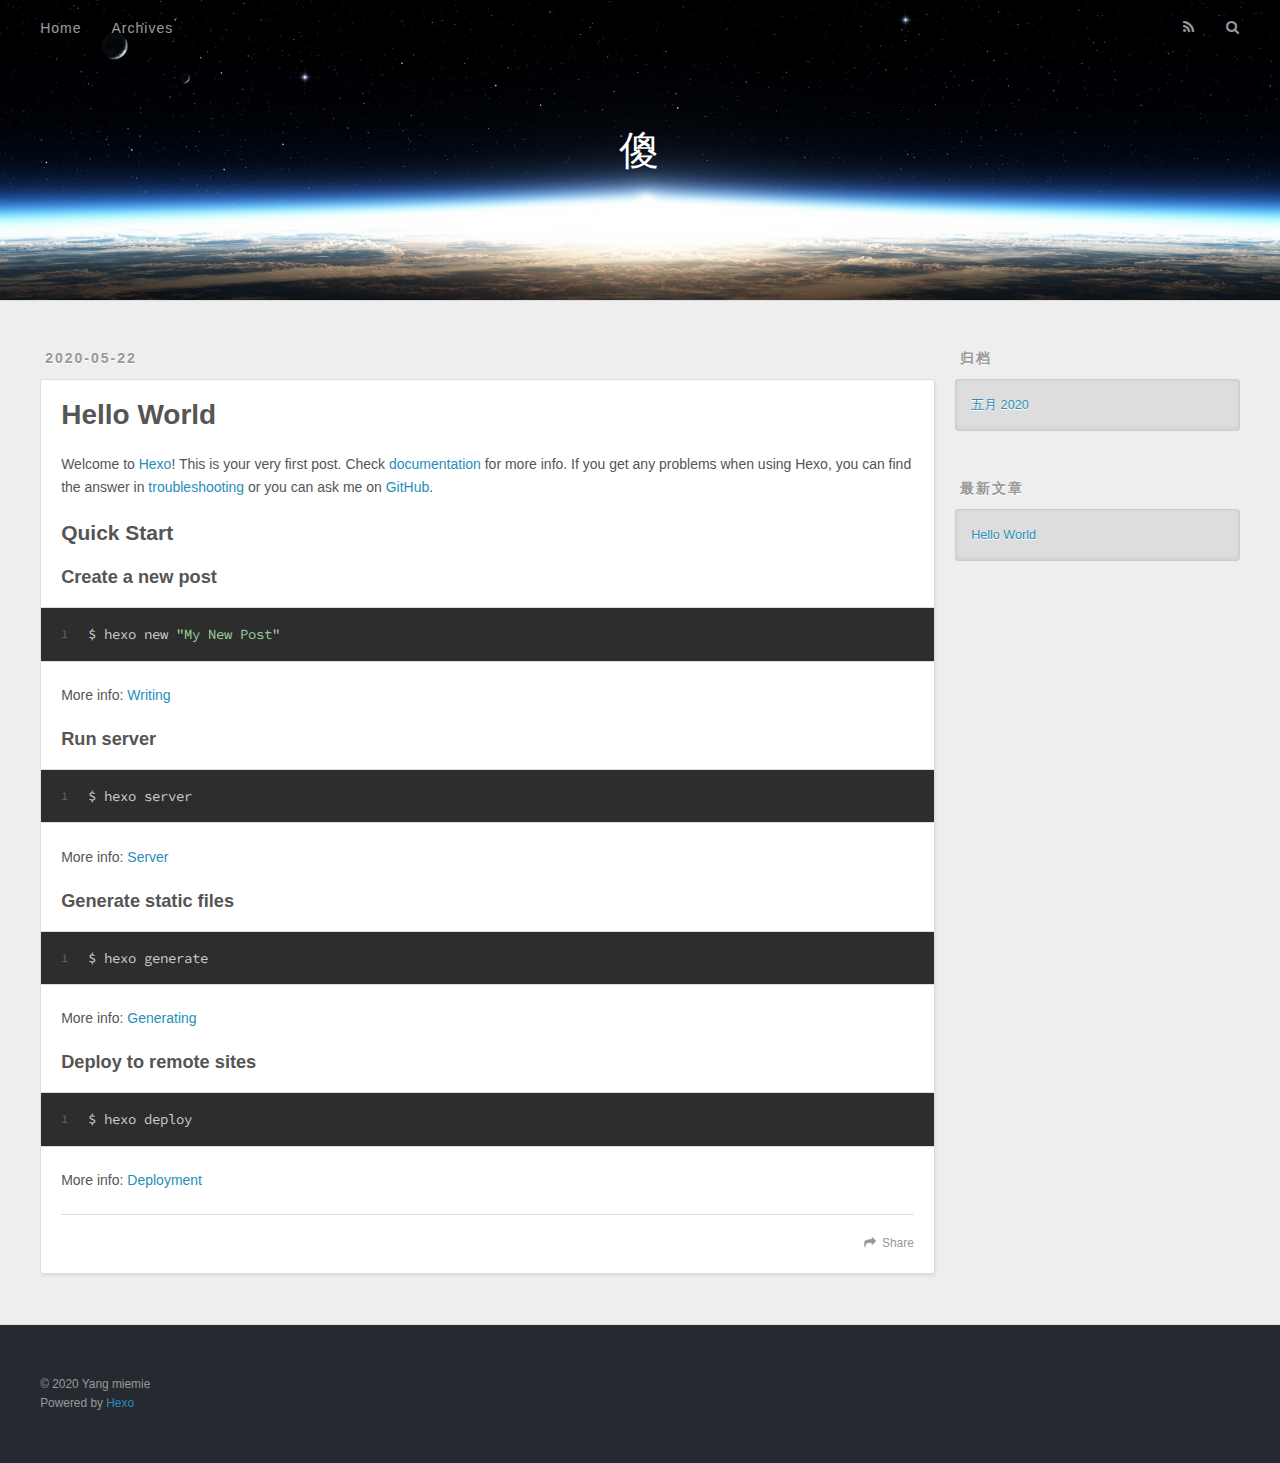
==== index.html @ d93b1b53 "Site updated: 2020-05-22 13:51:31" ====
<!DOCTYPE html>
<html>
<head>
  <meta charset="utf-8">
  

  
  <title>傻</title>
  <meta name="viewport" content="width=device-width, initial-scale=1, maximum-scale=1">
  <meta property="og:type" content="website">
<meta property="og:title" content="傻">
<meta property="og:url" content="http://yoursite.com/index.html">
<meta property="og:site_name" content="傻">
<meta property="og:locale" content="zh_CN">
<meta property="article:author" content="Yang miemie">
<meta name="twitter:card" content="summary">
  
    <link rel="alternate" href="/atom.xml" title="傻" type="application/atom+xml">
  
  
    <link rel="icon" href="/favicon.png">
  
  
    <link href="//fonts.googleapis.com/css?family=Source+Code+Pro" rel="stylesheet" type="text/css">
  
  
<link rel="stylesheet" href="/css/style.css">

<meta name="generator" content="Hexo 4.2.1"></head>

<body>
  <div id="container">
    <div id="wrap">
      <header id="header">
  <div id="banner"></div>
  <div id="header-outer" class="outer">
    <div id="header-title" class="inner">
      <h1 id="logo-wrap">
        <a href="/" id="logo">傻</a>
      </h1>
      
    </div>
    <div id="header-inner" class="inner">
      <nav id="main-nav">
        <a id="main-nav-toggle" class="nav-icon"></a>
        
          <a class="main-nav-link" href="/">Home</a>
        
          <a class="main-nav-link" href="/archives">Archives</a>
        
      </nav>
      <nav id="sub-nav">
        
          <a id="nav-rss-link" class="nav-icon" href="/atom.xml" title="RSS Feed"></a>
        
        <a id="nav-search-btn" class="nav-icon" title="搜索"></a>
      </nav>
      <div id="search-form-wrap">
        <form action="//google.com/search" method="get" accept-charset="UTF-8" class="search-form"><input type="search" name="q" class="search-form-input" placeholder="Search"><button type="submit" class="search-form-submit">&#xF002;</button><input type="hidden" name="sitesearch" value="http://yoursite.com"></form>
      </div>
    </div>
  </div>
</header>
      <div class="outer">
        <section id="main">
  
    <article id="post-hello-world" class="article article-type-post" itemscope itemprop="blogPost">
  <div class="article-meta">
    <a href="/2020/05/22/hello-world/" class="article-date">
  <time datetime="2020-05-22T03:23:15.752Z" itemprop="datePublished">2020-05-22</time>
</a>
    
  </div>
  <div class="article-inner">
    
    
      <header class="article-header">
        
  
    <h1 itemprop="name">
      <a class="article-title" href="/2020/05/22/hello-world/">Hello World</a>
    </h1>
  

      </header>
    
    <div class="article-entry" itemprop="articleBody">
      
        <p>Welcome to <a href="https://hexo.io/" target="_blank" rel="noopener">Hexo</a>! This is your very first post. Check <a href="https://hexo.io/docs/" target="_blank" rel="noopener">documentation</a> for more info. If you get any problems when using Hexo, you can find the answer in <a href="https://hexo.io/docs/troubleshooting.html" target="_blank" rel="noopener">troubleshooting</a> or you can ask me on <a href="https://github.com/hexojs/hexo/issues" target="_blank" rel="noopener">GitHub</a>.</p>
<h2 id="Quick-Start"><a href="#Quick-Start" class="headerlink" title="Quick Start"></a>Quick Start</h2><h3 id="Create-a-new-post"><a href="#Create-a-new-post" class="headerlink" title="Create a new post"></a>Create a new post</h3><figure class="highlight bash"><table><tr><td class="gutter"><pre><span class="line">1</span><br></pre></td><td class="code"><pre><span class="line">$ hexo new <span class="string">"My New Post"</span></span><br></pre></td></tr></table></figure>

<p>More info: <a href="https://hexo.io/docs/writing.html" target="_blank" rel="noopener">Writing</a></p>
<h3 id="Run-server"><a href="#Run-server" class="headerlink" title="Run server"></a>Run server</h3><figure class="highlight bash"><table><tr><td class="gutter"><pre><span class="line">1</span><br></pre></td><td class="code"><pre><span class="line">$ hexo server</span><br></pre></td></tr></table></figure>

<p>More info: <a href="https://hexo.io/docs/server.html" target="_blank" rel="noopener">Server</a></p>
<h3 id="Generate-static-files"><a href="#Generate-static-files" class="headerlink" title="Generate static files"></a>Generate static files</h3><figure class="highlight bash"><table><tr><td class="gutter"><pre><span class="line">1</span><br></pre></td><td class="code"><pre><span class="line">$ hexo generate</span><br></pre></td></tr></table></figure>

<p>More info: <a href="https://hexo.io/docs/generating.html" target="_blank" rel="noopener">Generating</a></p>
<h3 id="Deploy-to-remote-sites"><a href="#Deploy-to-remote-sites" class="headerlink" title="Deploy to remote sites"></a>Deploy to remote sites</h3><figure class="highlight bash"><table><tr><td class="gutter"><pre><span class="line">1</span><br></pre></td><td class="code"><pre><span class="line">$ hexo deploy</span><br></pre></td></tr></table></figure>

<p>More info: <a href="https://hexo.io/docs/one-command-deployment.html" target="_blank" rel="noopener">Deployment</a></p>

      
    </div>
    <footer class="article-footer">
      <a data-url="http://yoursite.com/2020/05/22/hello-world/" data-id="ckahsbbuy0000k4vd7rcf2i6j" class="article-share-link">Share</a>
      
      
    </footer>
  </div>
  
</article>


  


</section>
        
          <aside id="sidebar">
  
    

  
    

  
    
  
    
  <div class="widget-wrap">
    <h3 class="widget-title">归档</h3>
    <div class="widget">
      <ul class="archive-list"><li class="archive-list-item"><a class="archive-list-link" href="/archives/2020/05/">五月 2020</a></li></ul>
    </div>
  </div>


  
    
  <div class="widget-wrap">
    <h3 class="widget-title">最新文章</h3>
    <div class="widget">
      <ul>
        
          <li>
            <a href="/2020/05/22/hello-world/">Hello World</a>
          </li>
        
      </ul>
    </div>
  </div>

  
</aside>
        
      </div>
      <footer id="footer">
  
  <div class="outer">
    <div id="footer-info" class="inner">
      &copy; 2020 Yang miemie<br>
      Powered by <a href="http://hexo.io/" target="_blank">Hexo</a>
    </div>
  </div>
</footer>
    </div>
    <nav id="mobile-nav">
  
    <a href="/" class="mobile-nav-link">Home</a>
  
    <a href="/archives" class="mobile-nav-link">Archives</a>
  
</nav>
    

<script src="//ajax.googleapis.com/ajax/libs/jquery/2.0.3/jquery.min.js"></script>


  
<link rel="stylesheet" href="/fancybox/jquery.fancybox.css">

  
<script src="/fancybox/jquery.fancybox.pack.js"></script>




<script src="/js/script.js"></script>




  </div>
</body>
</html>
---- css/style.css ----
body {
  width: 100%;
}
body:before,
body:after {
  content: "";
  display: table;
}
body:after {
  clear: both;
}
html,
body,
div,
span,
applet,
object,
iframe,
h1,
h2,
h3,
h4,
h5,
h6,
p,
blockquote,
pre,
a,
abbr,
acronym,
address,
big,
cite,
code,
del,
dfn,
em,
img,
ins,
kbd,
q,
s,
samp,
small,
strike,
strong,
sub,
sup,
tt,
var,
dl,
dt,
dd,
ol,
ul,
li,
fieldset,
form,
label,
legend,
table,
caption,
tbody,
tfoot,
thead,
tr,
th,
td {
  margin: 0;
  padding: 0;
  border: 0;
  outline: 0;
  font-weight: inherit;
  font-style: inherit;
  font-family: inherit;
  font-size: 100%;
  vertical-align: baseline;
}
body {
  line-height: 1;
  color: #000;
  background: #fff;
}
ol,
ul {
  list-style: none;
}
table {
  border-collapse: separate;
  border-spacing: 0;
  vertical-align: middle;
}
caption,
th,
td {
  text-align: left;
  font-weight: normal;
  vertical-align: middle;
}
a img {
  border: none;
}
input,
button {
  margin: 0;
  padding: 0;
}
input::-moz-focus-inner,
button::-moz-focus-inner {
  border: 0;
  padding: 0;
}
@font-face {
  font-family: FontAwesome;
  font-style: normal;
  font-weight: normal;
  src: url("fonts/fontawesome-webfont.eot?v=#4.0.3");
  src: url("fonts/fontawesome-webfont.eot?#iefix&v=#4.0.3") format("embedded-opentype"), url("fonts/fontawesome-webfont.woff?v=#4.0.3") format("woff"), url("fonts/fontawesome-webfont.ttf?v=#4.0.3") format("truetype"), url("fonts/fontawesome-webfont.svg#fontawesomeregular?v=#4.0.3") format("svg");
}
html,
body,
#container {
  height: 100%;
}
body {
  background: #eee;
  font: 14px -apple-system, BlinkMacSystemFont, "Segoe UI", "Roboto", "Oxygen", "Ubuntu", "Cantarell", "Fira Sans", "Droid Sans", "Helvetica Neue", sans-serif;
  -webkit-text-size-adjust: 100%;
}
.outer {
  max-width: 1220px;
  margin: 0 auto;
  padding: 0 20px;
}
.outer:before,
.outer:after {
  content: "";
  display: table;
}
.outer:after {
  clear: both;
}
.inner {
  display: inline;
  float: left;
  width: 98.33333333333333%;
  margin: 0 0.833333333333333%;
}
.left,
.alignleft {
  float: left;
}
.right,
.alignright {
  float: right;
}
.clear {
  clear: both;
}
#container {
  position: relative;
}
.mobile-nav-on {
  overflow: hidden;
}
#wrap {
  height: 100%;
  width: 100%;
  position: absolute;
  top: 0;
  left: 0;
  -webkit-transition: 0.2s ease-out;
  -moz-transition: 0.2s ease-out;
  -ms-transition: 0.2s ease-out;
  transition: 0.2s ease-out;
  z-index: 1;
  background: #eee;
}
.mobile-nav-on #wrap {
  left: 280px;
}
@media screen and (min-width: 768px) {
  #main {
    display: inline;
    float: left;
    width: 73.33333333333333%;
    margin: 0 0.833333333333333%;
  }
}
.article-date,
.article-category-link,
.archive-year,
.widget-title {
  text-decoration: none;
  text-transform: uppercase;
  letter-spacing: 2px;
  color: #999;
  margin-bottom: 1em;
  margin-left: 5px;
  line-height: 1em;
  text-shadow: 0 1px #fff;
  font-weight: bold;
}
.article-inner,
.archive-article-inner {
  background: #fff;
  -webkit-box-shadow: 1px 2px 3px #ddd;
  box-shadow: 1px 2px 3px #ddd;
  border: 1px solid #ddd;
  border-radius: 3px;
}
.article-entry h1,
.widget h1 {
  font-size: 2em;
}
.article-entry h2,
.widget h2 {
  font-size: 1.5em;
}
.article-entry h3,
.widget h3 {
  font-size: 1.3em;
}
.article-entry h4,
.widget h4 {
  font-size: 1.2em;
}
.article-entry h5,
.widget h5 {
  font-size: 1em;
}
.article-entry h6,
.widget h6 {
  font-size: 1em;
  color: #999;
}
.article-entry hr,
.widget hr {
  border: 1px dashed #ddd;
}
.article-entry strong,
.widget strong {
  font-weight: bold;
}
.article-entry em,
.widget em,
.article-entry cite,
.widget cite {
  font-style: italic;
}
.article-entry sup,
.widget sup,
.article-entry sub,
.widget sub {
  font-size: 0.75em;
  line-height: 0;
  position: relative;
  vertical-align: baseline;
}
.article-entry sup,
.widget sup {
  top: -0.5em;
}
.article-entry sub,
.widget sub {
  bottom: -0.2em;
}
.article-entry small,
.widget small {
  font-size: 0.85em;
}
.article-entry acronym,
.widget acronym,
.article-entry abbr,
.widget abbr {
  border-bottom: 1px dotted;
}
.article-entry ul,
.widget ul,
.article-entry ol,
.widget ol,
.article-entry dl,
.widget dl {
  margin: 0 20px;
  line-height: 1.6em;
}
.article-entry ul ul,
.widget ul ul,
.article-entry ol ul,
.widget ol ul,
.article-entry ul ol,
.widget ul ol,
.article-entry ol ol,
.widget ol ol {
  margin-top: 0;
  margin-bottom: 0;
}
.article-entry ul,
.widget ul {
  list-style: disc;
}
.article-entry ol,
.widget ol {
  list-style: decimal;
}
.article-entry dt,
.widget dt {
  font-weight: bold;
}
#header {
  height: 300px;
  position: relative;
  border-bottom: 1px solid #ddd;
}
#header:before,
#header:after {
  content: "";
  position: absolute;
  left: 0;
  right: 0;
  height: 40px;
}
#header:before {
  top: 0;
  background: -webkit-linear-gradient(rgba(0,0,0,0.2), transparent);
  background: -moz-linear-gradient(rgba(0,0,0,0.2), transparent);
  background: -ms-linear-gradient(rgba(0,0,0,0.2), transparent);
  background: linear-gradient(rgba(0,0,0,0.2), transparent);
}
#header:after {
  bottom: 0;
  background: -webkit-linear-gradient(transparent, rgba(0,0,0,0.2));
  background: -moz-linear-gradient(transparent, rgba(0,0,0,0.2));
  background: -ms-linear-gradient(transparent, rgba(0,0,0,0.2));
  background: linear-gradient(transparent, rgba(0,0,0,0.2));
}
#header-outer {
  height: 100%;
  position: relative;
}
#header-inner {
  position: relative;
  overflow: hidden;
}
#banner {
  position: absolute;
  top: 0;
  left: 0;
  width: 100%;
  height: 100%;
  background: url("images/banner.jpg") center #000;
  -webkit-background-size: cover;
  -moz-background-size: cover;
  background-size: cover;
  z-index: -1;
}
#header-title {
  text-align: center;
  height: 40px;
  position: absolute;
  top: 50%;
  left: 0;
  margin-top: -20px;
}
#logo,
#subtitle {
  text-decoration: none;
  color: #fff;
  font-weight: 300;
  text-shadow: 0 1px 4px rgba(0,0,0,0.3);
}
#logo {
  font-size: 40px;
  line-height: 40px;
  letter-spacing: 2px;
}
#subtitle {
  font-size: 16px;
  line-height: 16px;
  letter-spacing: 1px;
}
#subtitle-wrap {
  margin-top: 16px;
}
#main-nav {
  float: left;
  margin-left: -15px;
}
.nav-icon,
.main-nav-link {
  float: left;
  color: #fff;
  opacity: 0.6;
  text-decoration: none;
  text-shadow: 0 1px rgba(0,0,0,0.2);
  -webkit-transition: opacity 0.2s;
  -moz-transition: opacity 0.2s;
  -ms-transition: opacity 0.2s;
  transition: opacity 0.2s;
  display: block;
  padding: 20px 15px;
}
.nav-icon:hover,
.main-nav-link:hover {
  opacity: 1;
}
.nav-icon {
  font-family: FontAwesome;
  text-align: center;
  font-size: 14px;
  width: 14px;
  height: 14px;
  padding: 20px 15px;
  position: relative;
  cursor: pointer;
}
.main-nav-link {
  font-weight: 300;
  letter-spacing: 1px;
}
@media screen and (max-width: 479px) {
  .main-nav-link {
    display: none;
  }
}
#main-nav-toggle {
  display: none;
}
#main-nav-toggle:before {
  content: "\f0c9";
}
@media screen and (max-width: 479px) {
  #main-nav-toggle {
    display: block;
  }
}
#sub-nav {
  float: right;
  margin-right: -15px;
}
#nav-rss-link:before {
  content: "\f09e";
}
#nav-search-btn:before {
  content: "\f002";
}
#search-form-wrap {
  position: absolute;
  top: 15px;
  width: 150px;
  height: 30px;
  right: -150px;
  opacity: 0;
  -webkit-transition: 0.2s ease-out;
  -moz-transition: 0.2s ease-out;
  -ms-transition: 0.2s ease-out;
  transition: 0.2s ease-out;
}
#search-form-wrap.on {
  opacity: 1;
  right: 0;
}
@media screen and (max-width: 479px) {
  #search-form-wrap {
    width: 100%;
    right: -100%;
  }
}
.search-form {
  position: absolute;
  top: 0;
  left: 0;
  right: 0;
  background: #fff;
  padding: 5px 15px;
  border-radius: 15px;
  -webkit-box-shadow: 0 0 10px rgba(0,0,0,0.3);
  box-shadow: 0 0 10px rgba(0,0,0,0.3);
}
.search-form-input {
  border: none;
  background: none;
  color: #555;
  width: 100%;
  font: 13px -apple-system, BlinkMacSystemFont, "Segoe UI", "Roboto", "Oxygen", "Ubuntu", "Cantarell", "Fira Sans", "Droid Sans", "Helvetica Neue", sans-serif;
  outline: none;
}
.search-form-input::-webkit-search-results-decoration,
.search-form-input::-webkit-search-cancel-button {
  -webkit-appearance: none;
}
.search-form-submit {
  position: absolute;
  top: 50%;
  right: 10px;
  margin-top: -7px;
  font: 13px FontAwesome;
  border: none;
  background: none;
  color: #bbb;
  cursor: pointer;
}
.search-form-submit:hover,
.search-form-submit:focus {
  color: #777;
}
.article {
  margin: 50px 0;
}
.article-inner {
  overflow: hidden;
}
.article-meta:before,
.article-meta:after {
  content: "";
  display: table;
}
.article-meta:after {
  clear: both;
}
.article-date {
  float: left;
}
.article-category {
  float: left;
  line-height: 1em;
  color: #ccc;
  text-shadow: 0 1px #fff;
  margin-left: 8px;
}
.article-category:before {
  content: "\2022";
}
.article-category-link {
  margin: 0 12px 1em;
}
.article-header {
  padding: 20px 20px 0;
}
.article-title {
  text-decoration: none;
  font-size: 2em;
  font-weight: bold;
  color: #555;
  line-height: 1.1em;
  -webkit-transition: color 0.2s;
  -moz-transition: color 0.2s;
  -ms-transition: color 0.2s;
  transition: color 0.2s;
}
a.article-title:hover {
  color: #258fb8;
}
.article-entry {
  color: #555;
  padding: 0 20px;
}
.article-entry:before,
.article-entry:after {
  content: "";
  display: table;
}
.article-entry:after {
  clear: both;
}
.article-entry p,
.article-entry table {
  line-height: 1.6em;
  margin: 1.6em 0;
}
.article-entry h1,
.article-entry h2,
.article-entry h3,
.article-entry h4,
.article-entry h5,
.article-entry h6 {
  font-weight: bold;
}
.article-entry h1,
.article-entry h2,
.article-entry h3,
.article-entry h4,
.article-entry h5,
.article-entry h6 {
  line-height: 1.1em;
  margin: 1.1em 0;
}
.article-entry a {
  color: #258fb8;
  text-decoration: none;
}
.article-entry a:hover {
  text-decoration: underline;
}
.article-entry ul,
.article-entry ol,
.article-entry dl {
  margin-top: 1.6em;
  margin-bottom: 1.6em;
}
.article-entry img,
.article-entry video {
  max-width: 100%;
  height: auto;
  display: block;
  margin: auto;
}
.article-entry iframe {
  border: none;
}
.article-entry table {
  width: 100%;
  border-collapse: collapse;
  border-spacing: 0;
}
.article-entry th {
  font-weight: bold;
  border-bottom: 3px solid #ddd;
  padding-bottom: 0.5em;
}
.article-entry td {
  border-bottom: 1px solid #ddd;
  padding: 10px 0;
}
.article-entry blockquote {
  font-family: Georgia, "Times New Roman", serif;
  font-size: 1.4em;
  margin: 1.6em 20px;
  text-align: center;
}
.article-entry blockquote footer {
  font-size: 14px;
  margin: 1.6em 0;
  font-family: -apple-system, BlinkMacSystemFont, "Segoe UI", "Roboto", "Oxygen", "Ubuntu", "Cantarell", "Fira Sans", "Droid Sans", "Helvetica Neue", sans-serif;
}
.article-entry blockquote footer cite:before {
  content: "—";
  padding: 0 0.5em;
}
.article-entry .pullquote {
  text-align: left;
  width: 45%;
  margin: 0;
}
.article-entry .pullquote.left {
  margin-left: 0.5em;
  margin-right: 1em;
}
.article-entry .pullquote.right {
  margin-right: 0.5em;
  margin-left: 1em;
}
.article-entry .caption {
  color: #999;
  display: block;
  font-size: 0.9em;
  margin-top: 0.5em;
  position: relative;
  text-align: center;
}
.article-entry .video-container {
  position: relative;
  padding-top: 56.25%;
  height: 0;
  overflow: hidden;
}
.article-entry .video-container iframe,
.article-entry .video-container object,
.article-entry .video-container embed {
  position: absolute;
  top: 0;
  left: 0;
  width: 100%;
  height: 100%;
  margin-top: 0;
}
.article-more-link a {
  display: inline-block;
  line-height: 1em;
  padding: 6px 15px;
  border-radius: 15px;
  background: #eee;
  color: #999;
  text-shadow: 0 1px #fff;
  text-decoration: none;
}
.article-more-link a:hover {
  background: #258fb8;
  color: #fff;
  text-decoration: none;
  text-shadow: 0 1px #1e7293;
}
.article-footer {
  font-size: 0.85em;
  line-height: 1.6em;
  border-top: 1px solid #ddd;
  padding-top: 1.6em;
  margin: 0 20px 20px;
}
.article-footer:before,
.article-footer:after {
  content: "";
  display: table;
}
.article-footer:after {
  clear: both;
}
.article-footer a {
  color: #999;
  text-decoration: none;
}
.article-footer a:hover {
  color: #555;
}
.article-tag-list-item {
  float: left;
  margin-right: 10px;
}
.article-tag-list-link:before {
  content: "#";
}
.article-comment-link {
  float: right;
}
.article-comment-link:before {
  content: "\f075";
  font-family: FontAwesome;
  padding-right: 8px;
}
.article-share-link {
  cursor: pointer;
  float: right;
  margin-left: 20px;
}
.article-share-link:before {
  content: "\f064";
  font-family: FontAwesome;
  padding-right: 6px;
}
#article-nav {
  position: relative;
}
#article-nav:before,
#article-nav:after {
  content: "";
  display: table;
}
#article-nav:after {
  clear: both;
}
@media screen and (min-width: 768px) {
  #article-nav {
    margin: 50px 0;
  }
  #article-nav:before {
    width: 8px;
    height: 8px;
    position: absolute;
    top: 50%;
    left: 50%;
    margin-top: -4px;
    margin-left: -4px;
    content: "";
    border-radius: 50%;
    background: #ddd;
    -webkit-box-shadow: 0 1px 2px #fff;
    box-shadow: 0 1px 2px #fff;
  }
}
.article-nav-link-wrap {
  text-decoration: none;
  text-shadow: 0 1px #fff;
  color: #999;
  -webkit-box-sizing: border-box;
  -moz-box-sizing: border-box;
  box-sizing: border-box;
  margin-top: 50px;
  text-align: center;
  display: block;
}
.article-nav-link-wrap:hover {
  color: #555;
}
@media screen and (min-width: 768px) {
  .article-nav-link-wrap {
    width: 50%;
    margin-top: 0;
  }
}
@media screen and (min-width: 768px) {
  #article-nav-newer {
    float: left;
    text-align: right;
    padding-right: 20px;
  }
}
@media screen and (min-width: 768px) {
  #article-nav-older {
    float: right;
    text-align: left;
    padding-left: 20px;
  }
}
.article-nav-caption {
  text-transform: uppercase;
  letter-spacing: 2px;
  color: #ddd;
  line-height: 1em;
  font-weight: bold;
}
#article-nav-newer .article-nav-caption {
  margin-right: -2px;
}
.article-nav-title {
  font-size: 0.85em;
  line-height: 1.6em;
  margin-top: 0.5em;
}
.article-share-box {
  position: absolute;
  display: none;
  background: #fff;
  -webkit-box-shadow: 1px 2px 10px rgba(0,0,0,0.2);
  box-shadow: 1px 2px 10px rgba(0,0,0,0.2);
  border-radius: 3px;
  margin-left: -145px;
  overflow: hidden;
  z-index: 1;
}
.article-share-box.on {
  display: block;
}
.article-share-input {
  width: 100%;
  background: none;
  -webkit-box-sizing: border-box;
  -moz-box-sizing: border-box;
  box-sizing: border-box;
  font: 14px -apple-system, BlinkMacSystemFont, "Segoe UI", "Roboto", "Oxygen", "Ubuntu", "Cantarell", "Fira Sans", "Droid Sans", "Helvetica Neue", sans-serif;
  padding: 0 15px;
  color: #555;
  outline: none;
  border: 1px solid #ddd;
  border-radius: 3px 3px 0 0;
  height: 36px;
  line-height: 36px;
}
.article-share-links {
  background: #eee;
}
.article-share-links:before,
.article-share-links:after {
  content: "";
  display: table;
}
.article-share-links:after {
  clear: both;
}
.article-share-twitter,
.article-share-facebook,
.article-share-pinterest,
.article-share-google {
  width: 50px;
  height: 36px;
  display: block;
  float: left;
  position: relative;
  color: #999;
  text-shadow: 0 1px #fff;
}
.article-share-twitter:before,
.article-share-facebook:before,
.article-share-pinterest:before,
.article-share-google:before {
  font-size: 20px;
  font-family: FontAwesome;
  width: 20px;
  height: 20px;
  position: absolute;
  top: 50%;
  left: 50%;
  margin-top: -10px;
  margin-left: -10px;
  text-align: center;
}
.article-share-twitter:hover,
.article-share-facebook:hover,
.article-share-pinterest:hover,
.article-share-google:hover {
  color: #fff;
}
.article-share-twitter:before {
  content: "\f099";
}
.article-share-twitter:hover {
  background: #00aced;
  text-shadow: 0 1px #008abe;
}
.article-share-facebook:before {
  content: "\f09a";
}
.article-share-facebook:hover {
  background: #3b5998;
  text-shadow: 0 1px #2f477a;
}
.article-share-pinterest:before {
  content: "\f0d2";
}
.article-share-pinterest:hover {
  background: #cb2027;
  text-shadow: 0 1px #a21a1f;
}
.article-share-google:before {
  content: "\f0d5";
}
.article-share-google:hover {
  background: #dd4b39;
  text-shadow: 0 1px #be3221;
}
.article-gallery {
  background: #000;
  position: relative;
}
.article-gallery-photos {
  position: relative;
  overflow: hidden;
}
.article-gallery-img {
  display: none;
  max-width: 100%;
}
.article-gallery-img:first-child {
  display: block;
}
.article-gallery-img.loaded {
  position: absolute;
  display: block;
}
.article-gallery-img img {
  display: block;
  max-width: 100%;
  margin: 0 auto;
}
#comments {
  background: #fff;
  -webkit-box-shadow: 1px 2px 3px #ddd;
  box-shadow: 1px 2px 3px #ddd;
  padding: 20px;
  border: 1px solid #ddd;
  border-radius: 3px;
  margin: 50px 0;
}
#comments a {
  color: #258fb8;
}
.archives-wrap {
  margin: 50px 0;
}
.archives:before,
.archives:after {
  content: "";
  display: table;
}
.archives:after {
  clear: both;
}
.archive-year-wrap {
  margin-bottom: 1em;
}
.archives {
  -webkit-column-gap: 10px;
  -moz-column-gap: 10px;
  column-gap: 10px;
}
@media screen and (min-width: 480px) and (max-width: 767px) {
  .archives {
    -webkit-column-count: 2;
    -moz-column-count: 2;
    column-count: 2;
  }
}
@media screen and (min-width: 768px) {
  .archives {
    -webkit-column-count: 3;
    -moz-column-count: 3;
    column-count: 3;
  }
}
.archive-article {
  -webkit-column-break-inside: avoid;
  page-break-inside: avoid;
  overflow: hidden;
  break-inside: avoid-column;
}
.archive-article-inner {
  padding: 10px;
  margin-bottom: 15px;
}
.archive-article-title {
  text-decoration: none;
  font-weight: bold;
  color: #555;
  -webkit-transition: color 0.2s;
  -moz-transition: color 0.2s;
  -ms-transition: color 0.2s;
  transition: color 0.2s;
  line-height: 1.6em;
}
.archive-article-title:hover {
  color: #258fb8;
}
.archive-article-footer {
  margin-top: 1em;
}
.archive-article-date {
  color: #999;
  text-decoration: none;
  font-size: 0.85em;
  line-height: 1em;
  margin-bottom: 0.5em;
  display: block;
}
#page-nav {
  margin: 50px auto;
  background: #fff;
  -webkit-box-shadow: 1px 2px 3px #ddd;
  box-shadow: 1px 2px 3px #ddd;
  border: 1px solid #ddd;
  border-radius: 3px;
  text-align: center;
  color: #999;
  overflow: hidden;
}
#page-nav:before,
#page-nav:after {
  content: "";
  display: table;
}
#page-nav:after {
  clear: both;
}
#page-nav a,
#page-nav span {
  padding: 10px 20px;
  line-height: 1;
  height: 2ex;
}
#page-nav a {
  color: #999;
  text-decoration: none;
}
#page-nav a:hover {
  background: #999;
  color: #fff;
}
#page-nav .prev {
  float: left;
}
#page-nav .next {
  float: right;
}
#page-nav .page-number {
  display: inline-block;
}
@media screen and (max-width: 479px) {
  #page-nav .page-number {
    display: none;
  }
}
#page-nav .current {
  color: #555;
  font-weight: bold;
}
#page-nav .space {
  color: #ddd;
}
#footer {
  background: #262a30;
  padding: 50px 0;
  border-top: 1px solid #ddd;
  color: #999;
}
#footer a {
  color: #258fb8;
  text-decoration: none;
}
#footer a:hover {
  text-decoration: underline;
}
#footer-info {
  line-height: 1.6em;
  font-size: 0.85em;
}
.article-entry pre,
.article-entry .highlight {
  background: #2d2d2d;
  margin: 0 -20px;
  padding: 15px 20px;
  border-style: solid;
  border-color: #ddd;
  border-width: 1px 0;
  overflow: auto;
  color: #ccc;
  line-height: 22.400000000000002px;
}
.article-entry .highlight .gutter pre,
.article-entry .gist .gist-file .gist-data .line-numbers {
  color: #666;
  font-size: 0.85em;
}
.article-entry pre,
.article-entry code {
  font-family: "Source Code Pro", Consolas, Monaco, Menlo, Consolas, monospace;
}
.article-entry code {
  background: #eee;
  text-shadow: 0 1px #fff;
  padding: 0 0.3em;
}
.article-entry pre code {
  background: none;
  text-shadow: none;
  padding: 0;
}
.article-entry .highlight pre {
  border: none;
  margin: 0;
  padding: 0;
}
.article-entry .highlight table {
  margin: 0;
  width: auto;
}
.article-entry .highlight td {
  border: none;
  padding: 0;
}
.article-entry .highlight figcaption {
  font-size: 0.85em;
  color: #999;
  line-height: 1em;
  margin-bottom: 1em;
}
.article-entry .highlight figcaption:before,
.article-entry .highlight figcaption:after {
  content: "";
  display: table;
}
.article-entry .highlight figcaption:after {
  clear: both;
}
.article-entry .highlight figcaption a {
  float: right;
}
.article-entry .highlight .gutter pre {
  text-align: right;
  padding-right: 20px;
}
.article-entry .highlight .line {
  height: 22.400000000000002px;
}
.article-entry .highlight .line.marked {
  background: #515151;
}
.article-entry .gist {
  margin: 0 -20px;
  border-style: solid;
  border-color: #ddd;
  border-width: 1px 0;
  background: #2d2d2d;
  padding: 15px 20px 15px 0;
}
.article-entry .gist .gist-file {
  border: none;
  font-family: "Source Code Pro", Consolas, Monaco, Menlo, Consolas, monospace;
  margin: 0;
}
.article-entry .gist .gist-file .gist-data {
  background: none;
  border: none;
}
.article-entry .gist .gist-file .gist-data .line-numbers {
  background: none;
  border: none;
  padding: 0 20px 0 0;
}
.article-entry .gist .gist-file .gist-data .line-data {
  padding: 0 !important;
}
.article-entry .gist .gist-file .highlight {
  margin: 0;
  padding: 0;
  border: none;
}
.article-entry .gist .gist-file .gist-meta {
  background: #2d2d2d;
  color: #999;
  font: 0.85em -apple-system, BlinkMacSystemFont, "Segoe UI", "Roboto", "Oxygen", "Ubuntu", "Cantarell", "Fira Sans", "Droid Sans", "Helvetica Neue", sans-serif;
  text-shadow: 0 0;
  padding: 0;
  margin-top: 1em;
  margin-left: 20px;
}
.article-entry .gist .gist-file .gist-meta a {
  color: #258fb8;
  font-weight: normal;
}
.article-entry .gist .gist-file .gist-meta a:hover {
  text-decoration: underline;
}
pre .comment,
pre .title {
  color: #999;
}
pre .variable,
pre .attribute,
pre .tag,
pre .regexp,
pre .ruby .constant,
pre .xml .tag .title,
pre .xml .pi,
pre .xml .doctype,
pre .html .doctype,
pre .css .id,
pre .css .class,
pre .css .pseudo {
  color: #f2777a;
}
pre .number,
pre .preprocessor,
pre .built_in,
pre .literal,
pre .params,
pre .constant {
  color: #f99157;
}
pre .class,
pre .ruby .class .title,
pre .css .rules .attribute {
  color: #9c9;
}
pre .string,
pre .value,
pre .inheritance,
pre .header,
pre .ruby .symbol,
pre .xml .cdata {
  color: #9c9;
}
pre .css .hexcolor {
  color: #6cc;
}
pre .function,
pre .python .decorator,
pre .python .title,
pre .ruby .function .title,
pre .ruby .title .keyword,
pre .perl .sub,
pre .javascript .title,
pre .coffeescript .title {
  color: #69c;
}
pre .keyword,
pre .javascript .function {
  color: #c9c;
}
@media screen and (max-width: 479px) {
  #mobile-nav {
    position: absolute;
    top: 0;
    left: 0;
    width: 280px;
    height: 100%;
    background: #191919;
    border-right: 1px solid #fff;
  }
}
@media screen and (max-width: 479px) {
  .mobile-nav-link {
    display: block;
    color: #999;
    text-decoration: none;
    padding: 15px 20px;
    font-weight: bold;
  }
  .mobile-nav-link:hover {
    color: #fff;
  }
}
@media screen and (min-width: 768px) {
  #sidebar {
    display: inline;
    float: left;
    width: 23.333333333333332%;
    margin: 0 0.833333333333333%;
  }
}
.widget-wrap {
  margin: 50px 0;
}
.widget {
  color: #777;
  text-shadow: 0 1px #fff;
  background: #ddd;
  -webkit-box-shadow: 0 -1px 4px #ccc inset;
  box-shadow: 0 -1px 4px #ccc inset;
  border: 1px solid #ccc;
  padding: 15px;
  border-radius: 3px;
}
.widget a {
  color: #258fb8;
  text-decoration: none;
}
.widget a:hover {
  text-decoration: underline;
}
.widget ul ul,
.widget ol ul,
.widget dl ul,
.widget ul ol,
.widget ol ol,
.widget dl ol,
.widget ul dl,
.widget ol dl,
.widget dl dl {
  margin-left: 15px;
  list-style: disc;
}
.widget {
  line-height: 1.6em;
  word-wrap: break-word;
  font-size: 0.9em;
}
.widget ul,
.widget ol {
  list-style: none;
  margin: 0;
}
.widget ul ul,
.widget ol ul,
.widget ul ol,
.widget ol ol {
  margin: 0 20px;
}
.widget ul ul,
.widget ol ul {
  list-style: disc;
}
.widget ul ol,
.widget ol ol {
  list-style: decimal;
}
.category-list-count,
.tag-list-count,
.archive-list-count {
  padding-left: 5px;
  color: #999;
  font-size: 0.85em;
}
.category-list-count:before,
.tag-list-count:before,
.archive-list-count:before {
  content: "(";
}
.category-list-count:after,
.tag-list-count:after,
.archive-list-count:after {
  content: ")";
}
.tagcloud a {
  margin-right: 5px;
  display: inline-block;
}
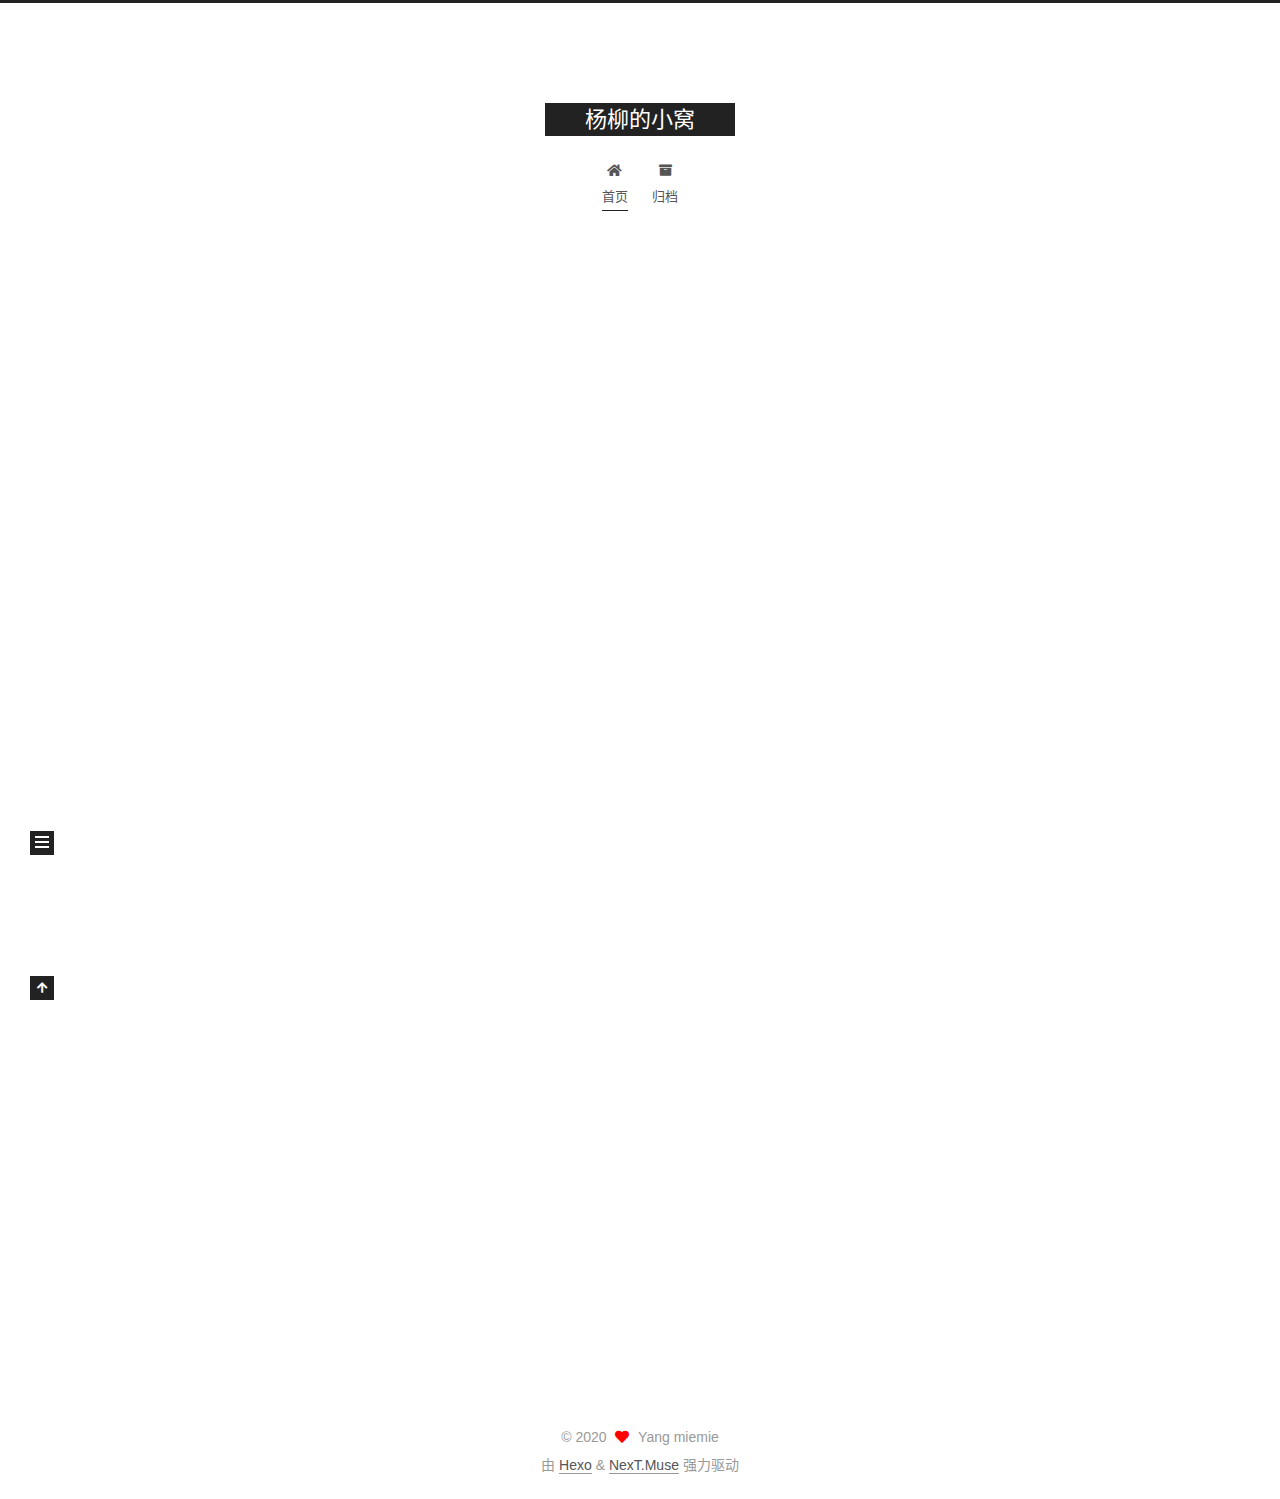
==== commit 0d769707: "Site updated: 2020-05-22 17:26:17" ====
--- a/index.html
+++ b/index.html
@@ -1,196 +1,369 @@
 <!DOCTYPE html>
-<html>
+<html lang="zh-CN">
 <head>
-  <meta charset="utf-8">
-  
-
-  
-  <title>傻</title>
-  <meta name="viewport" content="width=device-width, initial-scale=1, maximum-scale=1">
+  <meta charset="UTF-8">
+<meta name="viewport" content="width=device-width, initial-scale=1, maximum-scale=2">
+<meta name="theme-color" content="#222">
+<meta name="generator" content="Hexo 4.2.1">
+  <link rel="apple-touch-icon" sizes="180x180" href="/images/apple-touch-icon-next.png">
+  <link rel="icon" type="image/png" sizes="32x32" href="/images/favicon-32x32-next.png">
+  <link rel="icon" type="image/png" sizes="16x16" href="/images/favicon-16x16-next.png">
+  <link rel="mask-icon" href="/images/logo.svg" color="#222">
+
+<link rel="stylesheet" href="/css/main.css">
+
+
+<link rel="stylesheet" href="/lib/font-awesome/css/all.min.css">
+
+<script id="hexo-configurations">
+    var NexT = window.NexT || {};
+    var CONFIG = {"hostname":"yoursite.com","root":"/","scheme":"Muse","version":"7.8.0","exturl":false,"sidebar":{"position":"left","display":"post","padding":18,"offset":12,"onmobile":false},"copycode":{"enable":false,"show_result":false,"style":null},"back2top":{"enable":true,"sidebar":false,"scrollpercent":false},"bookmark":{"enable":false,"color":"#222","save":"auto"},"fancybox":false,"mediumzoom":false,"lazyload":false,"pangu":false,"comments":{"style":"tabs","active":null,"storage":true,"lazyload":false,"nav":null},"algolia":{"hits":{"per_page":10},"labels":{"input_placeholder":"Search for Posts","hits_empty":"We didn't find any results for the search: ${query}","hits_stats":"${hits} results found in ${time} ms"}},"localsearch":{"enable":false,"trigger":"auto","top_n_per_article":1,"unescape":false,"preload":false},"motion":{"enable":true,"async":false,"transition":{"post_block":"fadeIn","post_header":"slideDownIn","post_body":"slideDownIn","coll_header":"slideLeftIn","sidebar":"slideUpIn"}}};
+  </script>
+
   <meta property="og:type" content="website">
-<meta property="og:title" content="傻">
+<meta property="og:title" content="杨柳的小窝">
 <meta property="og:url" content="http://yoursite.com/index.html">
-<meta property="og:site_name" content="傻">
+<meta property="og:site_name" content="杨柳的小窝">
 <meta property="og:locale" content="zh_CN">
 <meta property="article:author" content="Yang miemie">
 <meta name="twitter:card" content="summary">
-  
-    <link rel="alternate" href="/atom.xml" title="傻" type="application/atom+xml">
-  
-  
-    <link rel="icon" href="/favicon.png">
-  
-  
-    <link href="//fonts.googleapis.com/css?family=Source+Code+Pro" rel="stylesheet" type="text/css">
-  
-  
-<link rel="stylesheet" href="/css/style.css">
-
-<meta name="generator" content="Hexo 4.2.1"></head>
-
-<body>
-  <div id="container">
-    <div id="wrap">
-      <header id="header">
-  <div id="banner"></div>
-  <div id="header-outer" class="outer">
-    <div id="header-title" class="inner">
-      <h1 id="logo-wrap">
-        <a href="/" id="logo">傻</a>
-      </h1>
+
+<link rel="canonical" href="http://yoursite.com/">
+
+
+<script id="page-configurations">
+  // https://hexo.io/docs/variables.html
+  CONFIG.page = {
+    sidebar: "",
+    isHome : true,
+    isPost : false,
+    lang   : 'zh-CN'
+  };
+</script>
+
+  <title>杨柳的小窝</title>
+  
+
+
+
+
+
+
+  <noscript>
+  <style>
+  .use-motion .brand,
+  .use-motion .menu-item,
+  .sidebar-inner,
+  .use-motion .post-block,
+  .use-motion .pagination,
+  .use-motion .comments,
+  .use-motion .post-header,
+  .use-motion .post-body,
+  .use-motion .collection-header { opacity: initial; }
+
+  .use-motion .site-title,
+  .use-motion .site-subtitle {
+    opacity: initial;
+    top: initial;
+  }
+
+  .use-motion .logo-line-before i { left: initial; }
+  .use-motion .logo-line-after i { right: initial; }
+  </style>
+</noscript>
+
+</head>
+
+<body itemscope itemtype="http://schema.org/WebPage">
+  <div class="container use-motion">
+    <div class="headband"></div>
+
+    <header class="header" itemscope itemtype="http://schema.org/WPHeader">
+      <div class="header-inner"><div class="site-brand-container">
+  <div class="site-nav-toggle">
+    <div class="toggle" aria-label="切换导航栏">
+      <span class="toggle-line toggle-line-first"></span>
+      <span class="toggle-line toggle-line-middle"></span>
+      <span class="toggle-line toggle-line-last"></span>
+    </div>
+  </div>
+
+  <div class="site-meta">
+
+    <a href="/" class="brand" rel="start">
+      <span class="logo-line-before"><i></i></span>
+      <h1 class="site-title">杨柳的小窝</h1>
+      <span class="logo-line-after"><i></i></span>
+    </a>
+  </div>
+
+  <div class="site-nav-right">
+    <div class="toggle popup-trigger">
+    </div>
+  </div>
+</div>
+
+
+
+
+<nav class="site-nav">
+  <ul id="menu" class="main-menu menu">
+        <li class="menu-item menu-item-home">
+
+    <a href="/" rel="section"><i class="fa fa-home fa-fw"></i>首页</a>
+
+  </li>
+        <li class="menu-item menu-item-archives">
+
+    <a href="/archives/" rel="section"><i class="fa fa-archive fa-fw"></i>归档</a>
+
+  </li>
+  </ul>
+</nav>
+
+
+
+
+</div>
+    </header>
+
+    
+  <div class="back-to-top">
+    <i class="fa fa-arrow-up"></i>
+    <span>0%</span>
+  </div>
+
+
+    <main class="main">
+      <div class="main-inner">
+        <div class="content-wrap">
+          
+
+          <div class="content index posts-expand">
+            
+      
+  
+  
+  <article itemscope itemtype="http://schema.org/Article" class="post-block" lang="zh-CN">
+    <link itemprop="mainEntityOfPage" href="http://yoursite.com/2020/05/22/hello-world/">
+
+    <span hidden itemprop="author" itemscope itemtype="http://schema.org/Person">
+      <meta itemprop="image" content="/images/avatar.gif">
+      <meta itemprop="name" content="Yang miemie">
+      <meta itemprop="description" content="">
+    </span>
+
+    <span hidden itemprop="publisher" itemscope itemtype="http://schema.org/Organization">
+      <meta itemprop="name" content="杨柳的小窝">
+    </span>
+      <header class="post-header">
+        <h2 class="post-title" itemprop="name headline">
+          
+            <a href="/2020/05/22/hello-world/" class="post-title-link" itemprop="url">Hello World</a>
+        </h2>
+
+        <div class="post-meta">
+            <span class="post-meta-item">
+              <span class="post-meta-item-icon">
+                <i class="far fa-calendar"></i>
+              </span>
+              <span class="post-meta-item-text">发表于</span>
+
+              <time title="创建时间：2020-05-22 11:23:15" itemprop="dateCreated datePublished" datetime="2020-05-22T11:23:15+08:00">2020-05-22</time>
+            </span>
+
+          
+
+        </div>
+      </header>
+
+    
+    
+    
+    <div class="post-body" itemprop="articleBody">
+
+      
+          <p>Welcome to <a href="https://hexo.io/" target="_blank" rel="noopener">Hexo</a>! This is your very first post. Check <a href="https://hexo.io/docs/" target="_blank" rel="noopener">documentation</a> for more info. If you get any problems when using Hexo, you can find the answer in <a href="https://hexo.io/docs/troubleshooting.html" target="_blank" rel="noopener">troubleshooting</a> or you can ask me on <a href="https://github.com/hexojs/hexo/issues" target="_blank" rel="noopener">GitHub</a>.</p>
+<h2 id="Quick-Start"><a href="#Quick-Start" class="headerlink" title="Quick Start"></a>Quick Start</h2><h3 id="Create-a-new-post"><a href="#Create-a-new-post" class="headerlink" title="Create a new post"></a>Create a new post</h3><figure class="highlight bash"><table><tr><td class="gutter"><pre><span class="line">1</span><br></pre></td><td class="code"><pre><span class="line">$ hexo new <span class="string">"My New Post"</span></span><br></pre></td></tr></table></figure>
+
+<p>More info: <a href="https://hexo.io/docs/writing.html" target="_blank" rel="noopener">Writing</a></p>
+<h3 id="Run-server"><a href="#Run-server" class="headerlink" title="Run server"></a>Run server</h3><figure class="highlight bash"><table><tr><td class="gutter"><pre><span class="line">1</span><br></pre></td><td class="code"><pre><span class="line">$ hexo server</span><br></pre></td></tr></table></figure>
+
+<p>More info: <a href="https://hexo.io/docs/server.html" target="_blank" rel="noopener">Server</a></p>
+<h3 id="Generate-static-files"><a href="#Generate-static-files" class="headerlink" title="Generate static files"></a>Generate static files</h3><figure class="highlight bash"><table><tr><td class="gutter"><pre><span class="line">1</span><br></pre></td><td class="code"><pre><span class="line">$ hexo generate</span><br></pre></td></tr></table></figure>
+
+<p>More info: <a href="https://hexo.io/docs/generating.html" target="_blank" rel="noopener">Generating</a></p>
+<h3 id="Deploy-to-remote-sites"><a href="#Deploy-to-remote-sites" class="headerlink" title="Deploy to remote sites"></a>Deploy to remote sites</h3><figure class="highlight bash"><table><tr><td class="gutter"><pre><span class="line">1</span><br></pre></td><td class="code"><pre><span class="line">$ hexo deploy</span><br></pre></td></tr></table></figure>
+
+<p>More info: <a href="https://hexo.io/docs/one-command-deployment.html" target="_blank" rel="noopener">Deployment</a></p>
+
       
     </div>
-    <div id="header-inner" class="inner">
-      <nav id="main-nav">
-        <a id="main-nav-toggle" class="nav-icon"></a>
+
+    
+    
+    
+      <footer class="post-footer">
+        <div class="post-eof"></div>
+      </footer>
+  </article>
+  
+  
+  
+
+
+  
+
+
+
+          </div>
+          
+
+<script>
+  window.addEventListener('tabs:register', () => {
+    let { activeClass } = CONFIG.comments;
+    if (CONFIG.comments.storage) {
+      activeClass = localStorage.getItem('comments_active') || activeClass;
+    }
+    if (activeClass) {
+      let activeTab = document.querySelector(`a[href="#comment-${activeClass}"]`);
+      if (activeTab) {
+        activeTab.click();
+      }
+    }
+  });
+  if (CONFIG.comments.storage) {
+    window.addEventListener('tabs:click', event => {
+      if (!event.target.matches('.tabs-comment .tab-content .tab-pane')) return;
+      let commentClass = event.target.classList[1];
+      localStorage.setItem('comments_active', commentClass);
+    });
+  }
+</script>
+
+        </div>
+          
+  
+  <div class="toggle sidebar-toggle">
+    <span class="toggle-line toggle-line-first"></span>
+    <span class="toggle-line toggle-line-middle"></span>
+    <span class="toggle-line toggle-line-last"></span>
+  </div>
+
+  <aside class="sidebar">
+    <div class="sidebar-inner">
+
+      <ul class="sidebar-nav motion-element">
+        <li class="sidebar-nav-toc">
+          文章目录
+        </li>
+        <li class="sidebar-nav-overview">
+          站点概览
+        </li>
+      </ul>
+
+      <!--noindex-->
+      <div class="post-toc-wrap sidebar-panel">
+      </div>
+      <!--/noindex-->
+
+      <div class="site-overview-wrap sidebar-panel">
+        <div class="site-author motion-element" itemprop="author" itemscope itemtype="http://schema.org/Person">
+  <p class="site-author-name" itemprop="name">Yang miemie</p>
+  <div class="site-description" itemprop="description"></div>
+</div>
+<div class="site-state-wrap motion-element">
+  <nav class="site-state">
+      <div class="site-state-item site-state-posts">
+          <a href="/archives/">
         
-          <a class="main-nav-link" href="/">Home</a>
+          <span class="site-state-item-count">1</span>
+          <span class="site-state-item-name">日志</span>
+        </a>
+      </div>
+  </nav>
+</div>
+
+
+
+      </div>
+
+    </div>
+  </aside>
+  <div id="sidebar-dimmer"></div>
+
+
+      </div>
+    </main>
+
+    <footer class="footer">
+      <div class="footer-inner">
         
-          <a class="main-nav-link" href="/archives">Archives</a>
+
         
-      </nav>
-      <nav id="sub-nav">
+
+<div class="copyright">
+  
+  &copy; 
+  <span itemprop="copyrightYear">2020</span>
+  <span class="with-love">
+    <i class="fa fa-heart"></i>
+  </span>
+  <span class="author" itemprop="copyrightHolder">Yang miemie</span>
+</div>
+  <div class="powered-by">由 <a href="https://hexo.io/" class="theme-link" rel="noopener" target="_blank">Hexo</a> & <a href="https://muse.theme-next.org/" class="theme-link" rel="noopener" target="_blank">NexT.Muse</a> 强力驱动
+  </div>
+
         
-          <a id="nav-rss-link" class="nav-icon" href="/atom.xml" title="RSS Feed"></a>
-        
-        <a id="nav-search-btn" class="nav-icon" title="搜索"></a>
-      </nav>
-      <div id="search-form-wrap">
-        <form action="//google.com/search" method="get" accept-charset="UTF-8" class="search-form"><input type="search" name="q" class="search-form-input" placeholder="Search"><button type="submit" class="search-form-submit">&#xF002;</button><input type="hidden" name="sitesearch" value="http://yoursite.com"></form>
-      </div>
-    </div>
-  </div>
-</header>
-      <div class="outer">
-        <section id="main">
-  
-    <article id="post-hello-world" class="article article-type-post" itemscope itemprop="blogPost">
-  <div class="article-meta">
-    <a href="/2020/05/22/hello-world/" class="article-date">
-  <time datetime="2020-05-22T03:23:15.752Z" itemprop="datePublished">2020-05-22</time>
-</a>
-    
-  </div>
-  <div class="article-inner">
-    
-    
-      <header class="article-header">
-        
-  
-    <h1 itemprop="name">
-      <a class="article-title" href="/2020/05/22/hello-world/">Hello World</a>
-    </h1>
-  
-
-      </header>
-    
-    <div class="article-entry" itemprop="articleBody">
-      
-        <p>Welcome to <a href="https://hexo.io/" target="_blank" rel="noopener">Hexo</a>! This is your very first post. Check <a href="https://hexo.io/docs/" target="_blank" rel="noopener">documentation</a> for more info. If you get any problems when using Hexo, you can find the answer in <a href="https://hexo.io/docs/troubleshooting.html" target="_blank" rel="noopener">troubleshooting</a> or you can ask me on <a href="https://github.com/hexojs/hexo/issues" target="_blank" rel="noopener">GitHub</a>.</p>
-<h2 id="Quick-Start"><a href="#Quick-Start" class="headerlink" title="Quick Start"></a>Quick Start</h2><h3 id="Create-a-new-post"><a href="#Create-a-new-post" class="headerlink" title="Create a new post"></a>Create a new post</h3><figure class="highlight bash"><table><tr><td class="gutter"><pre><span class="line">1</span><br></pre></td><td class="code"><pre><span class="line">$ hexo new <span class="string">"My New Post"</span></span><br></pre></td></tr></table></figure>
-
-<p>More info: <a href="https://hexo.io/docs/writing.html" target="_blank" rel="noopener">Writing</a></p>
-<h3 id="Run-server"><a href="#Run-server" class="headerlink" title="Run server"></a>Run server</h3><figure class="highlight bash"><table><tr><td class="gutter"><pre><span class="line">1</span><br></pre></td><td class="code"><pre><span class="line">$ hexo server</span><br></pre></td></tr></table></figure>
-
-<p>More info: <a href="https://hexo.io/docs/server.html" target="_blank" rel="noopener">Server</a></p>
-<h3 id="Generate-static-files"><a href="#Generate-static-files" class="headerlink" title="Generate static files"></a>Generate static files</h3><figure class="highlight bash"><table><tr><td class="gutter"><pre><span class="line">1</span><br></pre></td><td class="code"><pre><span class="line">$ hexo generate</span><br></pre></td></tr></table></figure>
-
-<p>More info: <a href="https://hexo.io/docs/generating.html" target="_blank" rel="noopener">Generating</a></p>
-<h3 id="Deploy-to-remote-sites"><a href="#Deploy-to-remote-sites" class="headerlink" title="Deploy to remote sites"></a>Deploy to remote sites</h3><figure class="highlight bash"><table><tr><td class="gutter"><pre><span class="line">1</span><br></pre></td><td class="code"><pre><span class="line">$ hexo deploy</span><br></pre></td></tr></table></figure>
-
-<p>More info: <a href="https://hexo.io/docs/one-command-deployment.html" target="_blank" rel="noopener">Deployment</a></p>
-
-      
-    </div>
-    <footer class="article-footer">
-      <a data-url="http://yoursite.com/2020/05/22/hello-world/" data-id="ckahsbbuy0000k4vd7rcf2i6j" class="article-share-link">Share</a>
-      
-      
+
+
+
+
+
+
+
+
+      </div>
     </footer>
   </div>
-  
-</article>
-
-
-  
-
-
-</section>
-        
-          <aside id="sidebar">
-  
-    
-
-  
-    
-
-  
-    
-  
-    
-  <div class="widget-wrap">
-    <h3 class="widget-title">归档</h3>
-    <div class="widget">
-      <ul class="archive-list"><li class="archive-list-item"><a class="archive-list-link" href="/archives/2020/05/">五月 2020</a></li></ul>
-    </div>
-  </div>
-
-
-  
-    
-  <div class="widget-wrap">
-    <h3 class="widget-title">最新文章</h3>
-    <div class="widget">
-      <ul>
-        
-          <li>
-            <a href="/2020/05/22/hello-world/">Hello World</a>
-          </li>
-        
-      </ul>
-    </div>
-  </div>
-
-  
-</aside>
-        
-      </div>
-      <footer id="footer">
-  
-  <div class="outer">
-    <div id="footer-info" class="inner">
-      &copy; 2020 Yang miemie<br>
-      Powered by <a href="http://hexo.io/" target="_blank">Hexo</a>
-    </div>
-  </div>
-</footer>
-    </div>
-    <nav id="mobile-nav">
-  
-    <a href="/" class="mobile-nav-link">Home</a>
-  
-    <a href="/archives" class="mobile-nav-link">Archives</a>
-  
-</nav>
-    
-
-<script src="//ajax.googleapis.com/ajax/libs/jquery/2.0.3/jquery.min.js"></script>
-
-
-  
-<link rel="stylesheet" href="/fancybox/jquery.fancybox.css">
-
-  
-<script src="/fancybox/jquery.fancybox.pack.js"></script>
-
-
-
-
-<script src="/js/script.js"></script>
-
-
-
-
-  </div>
+
+  
+  <script src="/lib/anime.min.js"></script>
+  <script src="/lib/velocity/velocity.min.js"></script>
+  <script src="/lib/velocity/velocity.ui.min.js"></script>
+
+<script src="/js/utils.js"></script>
+
+<script src="/js/motion.js"></script>
+
+
+<script src="/js/schemes/muse.js"></script>
+
+
+<script src="/js/next-boot.js"></script>
+
+
+
+
+  
+
+
+
+
+
+
+
+
+
+
+
+
+
+
+
+  
+
+  
+
 </body>
-</html>+</html>
--- a/css/main.css
+++ b/css/main.css
@@ -0,0 +1,2291 @@
+:root {
+  --body-bg-color: #fff;
+  --content-bg-color: #fff;
+  --card-bg-color: #f5f5f5;
+  --text-color: #555;
+  --blockquote-color: #666;
+  --link-color: #555;
+  --link-hover-color: #222;
+  --brand-color: #fff;
+  --brand-hover-color: #fff;
+  --table-row-odd-bg-color: #f9f9f9;
+  --table-row-hover-bg-color: #f5f5f5;
+  --menu-item-bg-color: #f5f5f5;
+  --btn-default-bg: #222;
+  --btn-default-color: #fff;
+  --btn-default-border-color: #222;
+  --btn-default-hover-bg: #fff;
+  --btn-default-hover-color: #222;
+  --btn-default-hover-border-color: #222;
+}
+html {
+  line-height: 1.15; /* 1 */
+  -webkit-text-size-adjust: 100%; /* 2 */
+}
+body {
+  margin: 0;
+}
+main {
+  display: block;
+}
+h1 {
+  font-size: 2em;
+  margin: 0.67em 0;
+}
+hr {
+  box-sizing: content-box; /* 1 */
+  height: 0; /* 1 */
+  overflow: visible; /* 2 */
+}
+pre {
+  font-family: monospace, monospace; /* 1 */
+  font-size: 1em; /* 2 */
+}
+a {
+  background: transparent;
+}
+abbr[title] {
+  border-bottom: none; /* 1 */
+  text-decoration: underline; /* 2 */
+  text-decoration: underline dotted; /* 2 */
+}
+b,
+strong {
+  font-weight: bolder;
+}
+code,
+kbd,
+samp {
+  font-family: monospace, monospace; /* 1 */
+  font-size: 1em; /* 2 */
+}
+small {
+  font-size: 80%;
+}
+sub,
+sup {
+  font-size: 75%;
+  line-height: 0;
+  position: relative;
+  vertical-align: baseline;
+}
+sub {
+  bottom: -0.25em;
+}
+sup {
+  top: -0.5em;
+}
+img {
+  border-style: none;
+}
+button,
+input,
+optgroup,
+select,
+textarea {
+  font-family: inherit; /* 1 */
+  font-size: 100%; /* 1 */
+  line-height: 1.15; /* 1 */
+  margin: 0; /* 2 */
+}
+button,
+input {
+/* 1 */
+  overflow: visible;
+}
+button,
+select {
+/* 1 */
+  text-transform: none;
+}
+button,
+[type='button'],
+[type='reset'],
+[type='submit'] {
+  -webkit-appearance: button;
+}
+button::-moz-focus-inner,
+[type='button']::-moz-focus-inner,
+[type='reset']::-moz-focus-inner,
+[type='submit']::-moz-focus-inner {
+  border-style: none;
+  padding: 0;
+}
+button:-moz-focusring,
+[type='button']:-moz-focusring,
+[type='reset']:-moz-focusring,
+[type='submit']:-moz-focusring {
+  outline: 1px dotted ButtonText;
+}
+fieldset {
+  padding: 0.35em 0.75em 0.625em;
+}
+legend {
+  box-sizing: border-box; /* 1 */
+  color: inherit; /* 2 */
+  display: table; /* 1 */
+  max-width: 100%; /* 1 */
+  padding: 0; /* 3 */
+  white-space: normal; /* 1 */
+}
+progress {
+  vertical-align: baseline;
+}
+textarea {
+  overflow: auto;
+}
+[type='checkbox'],
+[type='radio'] {
+  box-sizing: border-box; /* 1 */
+  padding: 0; /* 2 */
+}
+[type='number']::-webkit-inner-spin-button,
+[type='number']::-webkit-outer-spin-button {
+  height: auto;
+}
+[type='search'] {
+  outline-offset: -2px; /* 2 */
+  -webkit-appearance: textfield; /* 1 */
+}
+[type='search']::-webkit-search-decoration {
+  -webkit-appearance: none;
+}
+::-webkit-file-upload-button {
+  font: inherit; /* 2 */
+  -webkit-appearance: button; /* 1 */
+}
+details {
+  display: block;
+}
+summary {
+  display: list-item;
+}
+template {
+  display: none;
+}
+[hidden] {
+  display: none;
+}
+::selection {
+  background: #262a30;
+  color: #eee;
+}
+html,
+body {
+  height: 100%;
+}
+body {
+  background: var(--body-bg-color);
+  color: var(--text-color);
+  font-family: 'Lato', "PingFang SC", "Microsoft YaHei", sans-serif;
+  font-size: 1em;
+  line-height: 2;
+}
+@media (max-width: 991px) {
+  body {
+    padding-left: 0 !important;
+    padding-right: 0 !important;
+  }
+}
+h1,
+h2,
+h3,
+h4,
+h5,
+h6 {
+  font-family: 'Lato', "PingFang SC", "Microsoft YaHei", sans-serif;
+  font-weight: bold;
+  line-height: 1.5;
+  margin: 20px 0 15px;
+}
+h1 {
+  font-size: 1.5em;
+}
+h2 {
+  font-size: 1.375em;
+}
+h3 {
+  font-size: 1.25em;
+}
+h4 {
+  font-size: 1.125em;
+}
+h5 {
+  font-size: 1em;
+}
+h6 {
+  font-size: 0.875em;
+}
+p {
+  margin: 0 0 20px 0;
+}
+a,
+span.exturl {
+  border-bottom: 1px solid #999;
+  color: var(--link-color);
+  outline: 0;
+  text-decoration: none;
+  overflow-wrap: break-word;
+  word-wrap: break-word;
+  cursor: pointer;
+}
+a:hover,
+span.exturl:hover {
+  border-bottom-color: var(--link-hover-color);
+  color: var(--link-hover-color);
+}
+iframe,
+img,
+video {
+  display: block;
+  margin-left: auto;
+  margin-right: auto;
+  max-width: 100%;
+}
+hr {
+  background-image: repeating-linear-gradient(-45deg, #ddd, #ddd 4px, transparent 4px, transparent 8px);
+  border: 0;
+  height: 3px;
+  margin: 40px 0;
+}
+blockquote {
+  border-left: 4px solid #ddd;
+  color: var(--blockquote-color);
+  margin: 0;
+  padding: 0 15px;
+}
+blockquote cite::before {
+  content: '-';
+  padding: 0 5px;
+}
+dt {
+  font-weight: bold;
+}
+dd {
+  margin: 0;
+  padding: 0;
+}
+kbd {
+  background-color: #f5f5f5;
+  background-image: linear-gradient(#eee, #fff, #eee);
+  border: 1px solid #ccc;
+  border-radius: 0.2em;
+  box-shadow: 0.1em 0.1em 0.2em rgba(0,0,0,0.1);
+  color: #555;
+  font-family: inherit;
+  padding: 0.1em 0.3em;
+  white-space: nowrap;
+}
+.table-container {
+  overflow: auto;
+}
+table {
+  border-collapse: collapse;
+  border-spacing: 0;
+  font-size: 0.875em;
+  margin: 0 0 20px 0;
+  width: 100%;
+}
+tbody tr:nth-of-type(odd) {
+  background: var(--table-row-odd-bg-color);
+}
+tbody tr:hover {
+  background: var(--table-row-hover-bg-color);
+}
+caption,
+th,
+td {
+  font-weight: normal;
+  padding: 8px;
+  vertical-align: middle;
+}
+th,
+td {
+  border: 1px solid #ddd;
+  border-bottom: 3px solid #ddd;
+}
+th {
+  font-weight: 700;
+  padding-bottom: 10px;
+}
+td {
+  border-bottom-width: 1px;
+}
+.btn {
+  background: var(--btn-default-bg);
+  border: 2px solid var(--btn-default-border-color);
+  border-radius: 0;
+  color: var(--btn-default-color);
+  display: inline-block;
+  font-size: 0.875em;
+  line-height: 2;
+  padding: 0 20px;
+  text-decoration: none;
+  transition-property: background-color;
+  transition-delay: 0s;
+  transition-duration: 0.2s;
+  transition-timing-function: ease-in-out;
+}
+.btn:hover {
+  background: var(--btn-default-hover-bg);
+  border-color: var(--btn-default-hover-border-color);
+  color: var(--btn-default-hover-color);
+}
+.btn + .btn {
+  margin: 0 0 8px 8px;
+}
+.btn .fa-fw {
+  text-align: left;
+  width: 1.285714285714286em;
+}
+.toggle {
+  line-height: 0;
+}
+.toggle .toggle-line {
+  background: #fff;
+  display: inline-block;
+  height: 2px;
+  left: 0;
+  position: relative;
+  top: 0;
+  transition: all 0.4s;
+  vertical-align: top;
+  width: 100%;
+}
+.toggle .toggle-line:not(:first-child) {
+  margin-top: 3px;
+}
+.toggle.toggle-arrow .toggle-line-first {
+  left: 50%;
+  top: 2px;
+  transform: rotate(45deg);
+  width: 50%;
+}
+.toggle.toggle-arrow .toggle-line-middle {
+  left: 2px;
+  width: 90%;
+}
+.toggle.toggle-arrow .toggle-line-last {
+  left: 50%;
+  top: -2px;
+  transform: rotate(-45deg);
+  width: 50%;
+}
+.toggle.toggle-close .toggle-line-first {
+  transform: rotate(-45deg);
+  top: 5px;
+}
+.toggle.toggle-close .toggle-line-middle {
+  opacity: 0;
+}
+.toggle.toggle-close .toggle-line-last {
+  transform: rotate(45deg);
+  top: -5px;
+}
+.highlight,
+pre {
+  background: #f7f7f7;
+  color: #4d4d4c;
+  line-height: 1.6;
+  margin: 0 auto 20px;
+}
+pre,
+code {
+  font-family: consolas, Menlo, monospace, "PingFang SC", "Microsoft YaHei";
+}
+code {
+  background: #eee;
+  border-radius: 3px;
+  color: #555;
+  padding: 2px 4px;
+  overflow-wrap: break-word;
+  word-wrap: break-word;
+}
+.highlight *::selection {
+  background: #d6d6d6;
+}
+.highlight pre {
+  border: 0;
+  margin: 0;
+  padding: 10px 0;
+}
+.highlight table {
+  border: 0;
+  margin: 0;
+  width: auto;
+}
+.highlight td {
+  border: 0;
+  padding: 0;
+}
+.highlight figcaption {
+  background: #eff2f3;
+  color: #4d4d4c;
+  display: flex;
+  font-size: 0.875em;
+  justify-content: space-between;
+  line-height: 1.2;
+  padding: 0.5em;
+}
+.highlight figcaption a {
+  color: #4d4d4c;
+}
+.highlight figcaption a:hover {
+  border-bottom-color: #4d4d4c;
+}
+.highlight .gutter {
+  -moz-user-select: none;
+  -ms-user-select: none;
+  -webkit-user-select: none;
+  user-select: none;
+}
+.highlight .gutter pre {
+  background: #eff2f3;
+  color: #869194;
+  padding-left: 10px;
+  padding-right: 10px;
+  text-align: right;
+}
+.highlight .code pre {
+  background: #f7f7f7;
+  padding-left: 10px;
+  width: 100%;
+}
+.gist table {
+  width: auto;
+}
+.gist table td {
+  border: 0;
+}
+pre {
+  overflow: auto;
+  padding: 10px;
+}
+pre code {
+  background: none;
+  color: #4d4d4c;
+  font-size: 0.875em;
+  padding: 0;
+  text-shadow: none;
+}
+pre .deletion {
+  background: #fdd;
+}
+pre .addition {
+  background: #dfd;
+}
+pre .meta {
+  color: #eab700;
+  -moz-user-select: none;
+  -ms-user-select: none;
+  -webkit-user-select: none;
+  user-select: none;
+}
+pre .comment {
+  color: #8e908c;
+}
+pre .variable,
+pre .attribute,
+pre .tag,
+pre .name,
+pre .regexp,
+pre .ruby .constant,
+pre .xml .tag .title,
+pre .xml .pi,
+pre .xml .doctype,
+pre .html .doctype,
+pre .css .id,
+pre .css .class,
+pre .css .pseudo {
+  color: #c82829;
+}
+pre .number,
+pre .preprocessor,
+pre .built_in,
+pre .builtin-name,
+pre .literal,
+pre .params,
+pre .constant,
+pre .command {
+  color: #f5871f;
+}
+pre .ruby .class .title,
+pre .css .rules .attribute,
+pre .string,
+pre .symbol,
+pre .value,
+pre .inheritance,
+pre .header,
+pre .ruby .symbol,
+pre .xml .cdata,
+pre .special,
+pre .formula {
+  color: #718c00;
+}
+pre .title,
+pre .css .hexcolor {
+  color: #3e999f;
+}
+pre .function,
+pre .python .decorator,
+pre .python .title,
+pre .ruby .function .title,
+pre .ruby .title .keyword,
+pre .perl .sub,
+pre .javascript .title,
+pre .coffeescript .title {
+  color: #4271ae;
+}
+pre .keyword,
+pre .javascript .function {
+  color: #8959a8;
+}
+.blockquote-center {
+  border-left: none;
+  margin: 40px 0;
+  padding: 0;
+  position: relative;
+  text-align: center;
+}
+.blockquote-center .fa {
+  display: block;
+  opacity: 0.6;
+  position: absolute;
+  width: 100%;
+}
+.blockquote-center .fa-quote-left {
+  border-top: 1px solid #ccc;
+  text-align: left;
+  top: -20px;
+}
+.blockquote-center .fa-quote-right {
+  border-bottom: 1px solid #ccc;
+  text-align: right;
+  bottom: -20px;
+}
+.blockquote-center p,
+.blockquote-center div {
+  text-align: center;
+}
+.post-body .group-picture img {
+  margin: 0 auto;
+  padding: 0 3px;
+}
+.group-picture-row {
+  margin-bottom: 6px;
+  overflow: hidden;
+}
+.group-picture-column {
+  float: left;
+  margin-bottom: 10px;
+}
+.post-body .label {
+  color: #555;
+  display: inline;
+  padding: 0 2px;
+}
+.post-body .label.default {
+  background: #f0f0f0;
+}
+.post-body .label.primary {
+  background: #efe6f7;
+}
+.post-body .label.info {
+  background: #e5f2f8;
+}
+.post-body .label.success {
+  background: #e7f4e9;
+}
+.post-body .label.warning {
+  background: #fcf6e1;
+}
+.post-body .label.danger {
+  background: #fae8eb;
+}
+.post-body .tabs {
+  margin-bottom: 20px;
+}
+.post-body .tabs,
+.tabs-comment {
+  display: block;
+  padding-top: 10px;
+  position: relative;
+}
+.post-body .tabs ul.nav-tabs,
+.tabs-comment ul.nav-tabs {
+  display: flex;
+  flex-wrap: wrap;
+  margin: 0;
+  margin-bottom: -1px;
+  padding: 0;
+}
+@media (max-width: 413px) {
+  .post-body .tabs ul.nav-tabs,
+  .tabs-comment ul.nav-tabs {
+    display: block;
+    margin-bottom: 5px;
+  }
+}
+.post-body .tabs ul.nav-tabs li.tab,
+.tabs-comment ul.nav-tabs li.tab {
+  border-bottom: 1px solid #ddd;
+  border-left: 1px solid transparent;
+  border-right: 1px solid transparent;
+  border-top: 3px solid transparent;
+  flex-grow: 1;
+  list-style-type: none;
+  border-radius: 0 0 0 0;
+}
+@media (max-width: 413px) {
+  .post-body .tabs ul.nav-tabs li.tab,
+  .tabs-comment ul.nav-tabs li.tab {
+    border-bottom: 1px solid transparent;
+    border-left: 3px solid transparent;
+    border-right: 1px solid transparent;
+    border-top: 1px solid transparent;
+  }
+}
+@media (max-width: 413px) {
+  .post-body .tabs ul.nav-tabs li.tab,
+  .tabs-comment ul.nav-tabs li.tab {
+    border-radius: 0;
+  }
+}
+.post-body .tabs ul.nav-tabs li.tab a,
+.tabs-comment ul.nav-tabs li.tab a {
+  border-bottom: initial;
+  display: block;
+  line-height: 1.8;
+  outline: 0;
+  padding: 0.25em 0.75em;
+  text-align: center;
+  transition-delay: 0s;
+  transition-duration: 0.2s;
+  transition-timing-function: ease-out;
+}
+.post-body .tabs ul.nav-tabs li.tab a i,
+.tabs-comment ul.nav-tabs li.tab a i {
+  width: 1.285714285714286em;
+}
+.post-body .tabs ul.nav-tabs li.tab.active,
+.tabs-comment ul.nav-tabs li.tab.active {
+  border-bottom: 1px solid transparent;
+  border-left: 1px solid #ddd;
+  border-right: 1px solid #ddd;
+  border-top: 3px solid #fc6423;
+}
+@media (max-width: 413px) {
+  .post-body .tabs ul.nav-tabs li.tab.active,
+  .tabs-comment ul.nav-tabs li.tab.active {
+    border-bottom: 1px solid #ddd;
+    border-left: 3px solid #fc6423;
+    border-right: 1px solid #ddd;
+    border-top: 1px solid #ddd;
+  }
+}
+.post-body .tabs ul.nav-tabs li.tab.active a,
+.tabs-comment ul.nav-tabs li.tab.active a {
+  color: var(--link-color);
+  cursor: default;
+}
+.post-body .tabs .tab-content .tab-pane,
+.tabs-comment .tab-content .tab-pane {
+  border: 1px solid #ddd;
+  border-top: 0;
+  padding: 20px 20px 0 20px;
+  border-radius: 0;
+}
+.post-body .tabs .tab-content .tab-pane:not(.active),
+.tabs-comment .tab-content .tab-pane:not(.active) {
+  display: none;
+}
+.post-body .tabs .tab-content .tab-pane.active,
+.tabs-comment .tab-content .tab-pane.active {
+  display: block;
+}
+.post-body .tabs .tab-content .tab-pane.active:nth-of-type(1),
+.tabs-comment .tab-content .tab-pane.active:nth-of-type(1) {
+  border-radius: 0 0 0 0;
+}
+@media (max-width: 413px) {
+  .post-body .tabs .tab-content .tab-pane.active:nth-of-type(1),
+  .tabs-comment .tab-content .tab-pane.active:nth-of-type(1) {
+    border-radius: 0;
+  }
+}
+.post-body .note {
+  border-radius: 3px;
+  margin-bottom: 20px;
+  padding: 1em;
+  position: relative;
+  border: 1px solid #eee;
+  border-left-width: 5px;
+}
+.post-body .note h2,
+.post-body .note h3,
+.post-body .note h4,
+.post-body .note h5,
+.post-body .note h6 {
+  margin-top: 0;
+  border-bottom: initial;
+  margin-bottom: 0;
+  padding-top: 0;
+}
+.post-body .note p:first-child,
+.post-body .note ul:first-child,
+.post-body .note ol:first-child,
+.post-body .note table:first-child,
+.post-body .note pre:first-child,
+.post-body .note blockquote:first-child,
+.post-body .note img:first-child {
+  margin-top: 0;
+}
+.post-body .note p:last-child,
+.post-body .note ul:last-child,
+.post-body .note ol:last-child,
+.post-body .note table:last-child,
+.post-body .note pre:last-child,
+.post-body .note blockquote:last-child,
+.post-body .note img:last-child {
+  margin-bottom: 0;
+}
+.post-body .note.default {
+  border-left-color: #777;
+}
+.post-body .note.default h2,
+.post-body .note.default h3,
+.post-body .note.default h4,
+.post-body .note.default h5,
+.post-body .note.default h6 {
+  color: #777;
+}
+.post-body .note.primary {
+  border-left-color: #6f42c1;
+}
+.post-body .note.primary h2,
+.post-body .note.primary h3,
+.post-body .note.primary h4,
+.post-body .note.primary h5,
+.post-body .note.primary h6 {
+  color: #6f42c1;
+}
+.post-body .note.info {
+  border-left-color: #428bca;
+}
+.post-body .note.info h2,
+.post-body .note.info h3,
+.post-body .note.info h4,
+.post-body .note.info h5,
+.post-body .note.info h6 {
+  color: #428bca;
+}
+.post-body .note.success {
+  border-left-color: #5cb85c;
+}
+.post-body .note.success h2,
+.post-body .note.success h3,
+.post-body .note.success h4,
+.post-body .note.success h5,
+.post-body .note.success h6 {
+  color: #5cb85c;
+}
+.post-body .note.warning {
+  border-left-color: #f0ad4e;
+}
+.post-body .note.warning h2,
+.post-body .note.warning h3,
+.post-body .note.warning h4,
+.post-body .note.warning h5,
+.post-body .note.warning h6 {
+  color: #f0ad4e;
+}
+.post-body .note.danger {
+  border-left-color: #d9534f;
+}
+.post-body .note.danger h2,
+.post-body .note.danger h3,
+.post-body .note.danger h4,
+.post-body .note.danger h5,
+.post-body .note.danger h6 {
+  color: #d9534f;
+}
+.pagination .prev,
+.pagination .next,
+.pagination .page-number,
+.pagination .space {
+  display: inline-block;
+  margin: 0 10px;
+  padding: 0 11px;
+  position: relative;
+  top: -1px;
+}
+@media (max-width: 767px) {
+  .pagination .prev,
+  .pagination .next,
+  .pagination .page-number,
+  .pagination .space {
+    margin: 0 5px;
+  }
+}
+.pagination {
+  border-top: 1px solid #eee;
+  margin: 120px 0 0;
+  text-align: center;
+}
+.pagination .prev,
+.pagination .next,
+.pagination .page-number {
+  border-bottom: 0;
+  border-top: 1px solid #eee;
+  transition-property: border-color;
+  transition-delay: 0s;
+  transition-duration: 0.2s;
+  transition-timing-function: ease-in-out;
+}
+.pagination .prev:hover,
+.pagination .next:hover,
+.pagination .page-number:hover {
+  border-top-color: #222;
+}
+.pagination .space {
+  margin: 0;
+  padding: 0;
+}
+.pagination .prev {
+  margin-left: 0;
+}
+.pagination .next {
+  margin-right: 0;
+}
+.pagination .page-number.current {
+  background: #ccc;
+  border-top-color: #ccc;
+  color: #fff;
+}
+@media (max-width: 767px) {
+  .pagination {
+    border-top: none;
+  }
+  .pagination .prev,
+  .pagination .next,
+  .pagination .page-number {
+    border-bottom: 1px solid #eee;
+    border-top: 0;
+    margin-bottom: 10px;
+    padding: 0 10px;
+  }
+  .pagination .prev:hover,
+  .pagination .next:hover,
+  .pagination .page-number:hover {
+    border-bottom-color: #222;
+  }
+}
+.comments {
+  margin-top: 60px;
+  overflow: hidden;
+}
+.comment-button-group {
+  display: flex;
+  flex-wrap: wrap-reverse;
+  justify-content: center;
+  margin: 1em 0;
+}
+.comment-button-group .comment-button {
+  margin: 0.1em 0.2em;
+}
+.comment-button-group .comment-button.active {
+  background: var(--btn-default-hover-bg);
+  border-color: var(--btn-default-hover-border-color);
+  color: var(--btn-default-hover-color);
+}
+.comment-position {
+  display: none;
+}
+.comment-position.active {
+  display: block;
+}
+.tabs-comment {
+  background: var(--content-bg-color);
+  margin-top: 4em;
+  padding-top: 0;
+}
+.tabs-comment .comments {
+  border: 0;
+  box-shadow: none;
+  margin-top: 0;
+  padding-top: 0;
+}
+.container {
+  min-height: 100%;
+  position: relative;
+}
+.main-inner {
+  margin: 0 auto;
+  width: 700px;
+}
+@media (min-width: 1200px) {
+  .main-inner {
+    width: 800px;
+  }
+}
+@media (min-width: 1600px) {
+  .main-inner {
+    width: 900px;
+  }
+}
+@media (max-width: 767px) {
+  .content-wrap {
+    padding: 0 20px;
+  }
+}
+.header {
+  background: transparent;
+}
+.header-inner {
+  margin: 0 auto;
+  width: 700px;
+}
+@media (min-width: 1200px) {
+  .header-inner {
+    width: 800px;
+  }
+}
+@media (min-width: 1600px) {
+  .header-inner {
+    width: 900px;
+  }
+}
+.site-brand-container {
+  display: flex;
+  flex-shrink: 0;
+  padding: 0 10px;
+}
+.headband {
+  background: #222;
+  height: 3px;
+}
+.site-meta {
+  flex-grow: 1;
+  text-align: center;
+}
+@media (max-width: 767px) {
+  .site-meta {
+    text-align: center;
+  }
+}
+.brand {
+  border-bottom: none;
+  color: var(--brand-color);
+  display: inline-block;
+  line-height: 1.375em;
+  padding: 0 40px;
+  position: relative;
+}
+.brand:hover {
+  color: var(--brand-hover-color);
+}
+.site-title {
+  font-family: 'Lato', "PingFang SC", "Microsoft YaHei", sans-serif;
+  font-size: 1.375em;
+  font-weight: normal;
+  margin: 0;
+}
+.site-subtitle {
+  color: #999;
+  font-size: 0.8125em;
+  margin: 10px 0;
+}
+.use-motion .brand {
+  opacity: 0;
+}
+.use-motion .site-title,
+.use-motion .site-subtitle,
+.use-motion .custom-logo-image {
+  opacity: 0;
+  position: relative;
+  top: -10px;
+}
+.site-nav-toggle,
+.site-nav-right {
+  display: none;
+}
+@media (max-width: 767px) {
+  .site-nav-toggle,
+  .site-nav-right {
+    display: flex;
+    flex-direction: column;
+    justify-content: center;
+  }
+}
+.site-nav-toggle .toggle,
+.site-nav-right .toggle {
+  color: var(--text-color);
+  padding: 10px;
+  width: 22px;
+}
+.site-nav-toggle .toggle .toggle-line,
+.site-nav-right .toggle .toggle-line {
+  background: var(--text-color);
+  border-radius: 1px;
+}
+.site-nav {
+  display: block;
+}
+@media (max-width: 767px) {
+  .site-nav {
+    clear: both;
+    display: none;
+  }
+}
+.site-nav.site-nav-on {
+  display: block;
+}
+.menu {
+  margin-top: 20px;
+  padding-left: 0;
+  text-align: center;
+}
+.menu-item {
+  display: inline-block;
+  list-style: none;
+  margin: 0 10px;
+}
+@media (max-width: 767px) {
+  .menu-item {
+    display: block;
+    margin-top: 10px;
+  }
+  .menu-item.menu-item-search {
+    display: none;
+  }
+}
+.menu-item a,
+.menu-item span.exturl {
+  border-bottom: 0;
+  display: block;
+  font-size: 0.8125em;
+  transition-property: border-color;
+  transition-delay: 0s;
+  transition-duration: 0.2s;
+  transition-timing-function: ease-in-out;
+}
+@media (hover: none) {
+  .menu-item a:hover,
+  .menu-item span.exturl:hover {
+    border-bottom-color: transparent !important;
+  }
+}
+.menu-item .fa,
+.menu-item .fab,
+.menu-item .far,
+.menu-item .fas {
+  margin-right: 8px;
+}
+.menu-item .badge {
+  display: inline-block;
+  font-weight: bold;
+  line-height: 1;
+  margin-left: 0.35em;
+  margin-top: 0.35em;
+  text-align: center;
+  white-space: nowrap;
+}
+@media (max-width: 767px) {
+  .menu-item .badge {
+    float: right;
+    margin-left: 0;
+  }
+}
+.menu-item-active a,
+.menu .menu-item a:hover,
+.menu .menu-item span.exturl:hover {
+  background: var(--menu-item-bg-color);
+}
+.use-motion .menu-item {
+  opacity: 0;
+}
+.sidebar {
+  background: #222;
+  bottom: 0;
+  box-shadow: inset 0 2px 6px #000;
+  position: fixed;
+  top: 0;
+}
+@media (max-width: 991px) {
+  .sidebar {
+    display: none;
+  }
+}
+.sidebar-inner {
+  color: #999;
+  padding: 18px 10px;
+  text-align: center;
+}
+.cc-license {
+  margin-top: 10px;
+  text-align: center;
+}
+.cc-license .cc-opacity {
+  border-bottom: none;
+  opacity: 0.7;
+}
+.cc-license .cc-opacity:hover {
+  opacity: 0.9;
+}
+.cc-license img {
+  display: inline-block;
+}
+.site-author-image {
+  border: 2px solid #333;
+  display: block;
+  margin: 0 auto;
+  max-width: 96px;
+  padding: 2px;
+}
+.site-author-name {
+  color: #f5f5f5;
+  font-weight: normal;
+  margin: 5px 0 0;
+  text-align: center;
+}
+.site-description {
+  color: #999;
+  font-size: 1em;
+  margin-top: 5px;
+  text-align: center;
+}
+.links-of-author {
+  margin-top: 15px;
+}
+.links-of-author a,
+.links-of-author span.exturl {
+  border-bottom-color: #555;
+  display: inline-block;
+  font-size: 0.8125em;
+  margin-bottom: 10px;
+  margin-right: 10px;
+  vertical-align: middle;
+}
+.links-of-author a::before,
+.links-of-author span.exturl::before {
+  background: #33260d;
+  border-radius: 50%;
+  content: ' ';
+  display: inline-block;
+  height: 4px;
+  margin-right: 3px;
+  vertical-align: middle;
+  width: 4px;
+}
+.sidebar-button {
+  margin-top: 15px;
+}
+.sidebar-button a {
+  border: 1px solid #fc6423;
+  border-radius: 4px;
+  color: #fc6423;
+  display: inline-block;
+  padding: 0 15px;
+}
+.sidebar-button a .fa,
+.sidebar-button a .fab,
+.sidebar-button a .far,
+.sidebar-button a .fas {
+  margin-right: 5px;
+}
+.sidebar-button a:hover {
+  background: #fc6423;
+  border: 1px solid #fc6423;
+  color: #fff;
+}
+.sidebar-button a:hover .fa,
+.sidebar-button a:hover .fab,
+.sidebar-button a:hover .far,
+.sidebar-button a:hover .fas {
+  color: #fff;
+}
+.links-of-blogroll {
+  font-size: 0.8125em;
+  margin-top: 10px;
+}
+.links-of-blogroll-title {
+  font-size: 0.875em;
+  font-weight: 600;
+  margin-top: 0;
+}
+.links-of-blogroll-list {
+  list-style: none;
+  margin: 0;
+  padding: 0;
+}
+#sidebar-dimmer {
+  display: none;
+}
+@media (max-width: 767px) {
+  #sidebar-dimmer {
+    background: #000;
+    display: block;
+    height: 100%;
+    left: 100%;
+    opacity: 0;
+    position: fixed;
+    top: 0;
+    width: 100%;
+    z-index: 1100;
+  }
+  .sidebar-active + #sidebar-dimmer {
+    opacity: 0.7;
+    transform: translateX(-100%);
+    transition: opacity 0.5s;
+  }
+}
+.sidebar-nav {
+  margin: 0;
+  padding-bottom: 20px;
+  padding-left: 0;
+}
+.sidebar-nav li {
+  border-bottom: 1px solid transparent;
+  color: #666;
+  cursor: pointer;
+  display: inline-block;
+  font-size: 0.875em;
+}
+.sidebar-nav li.sidebar-nav-overview {
+  margin-left: 10px;
+}
+.sidebar-nav li:hover {
+  color: #f5f5f5;
+}
+.sidebar-nav .sidebar-nav-active {
+  border-bottom-color: #87daff;
+  color: #87daff;
+}
+.sidebar-nav .sidebar-nav-active:hover {
+  color: #87daff;
+}
+.sidebar-panel {
+  display: none;
+  overflow-x: hidden;
+  overflow-y: auto;
+}
+.sidebar-panel-active {
+  display: block;
+}
+.sidebar-toggle {
+  background: #222;
+  bottom: 45px;
+  cursor: pointer;
+  height: 14px;
+  left: 30px;
+  padding: 5px;
+  position: fixed;
+  width: 14px;
+  z-index: 1300;
+}
+@media (max-width: 991px) {
+  .sidebar-toggle {
+    left: 20px;
+    opacity: 0.8;
+    display: none;
+  }
+}
+.sidebar-toggle:hover .toggle-line {
+  background: #87daff;
+}
+.post-toc {
+  font-size: 0.875em;
+}
+.post-toc ol {
+  list-style: none;
+  margin: 0;
+  padding: 0 2px 5px 10px;
+  text-align: left;
+}
+.post-toc ol > ol {
+  padding-left: 0;
+}
+.post-toc ol a {
+  transition-property: all;
+  transition-delay: 0s;
+  transition-duration: 0.2s;
+  transition-timing-function: ease-in-out;
+}
+.post-toc .nav-item {
+  line-height: 1.8;
+  overflow: hidden;
+  text-overflow: ellipsis;
+  white-space: nowrap;
+}
+.post-toc .nav .nav-child {
+  display: none;
+}
+.post-toc .nav .active > .nav-child {
+  display: block;
+}
+.post-toc .nav .active-current > .nav-child {
+  display: block;
+}
+.post-toc .nav .active-current > .nav-child > .nav-item {
+  display: block;
+}
+.post-toc .nav .active > a {
+  border-bottom-color: #87daff;
+  color: #87daff;
+}
+.post-toc .nav .active-current > a {
+  color: #87daff;
+}
+.post-toc .nav .active-current > a:hover {
+  color: #87daff;
+}
+.site-state {
+  display: flex;
+  justify-content: center;
+  line-height: 1.4;
+  margin-top: 10px;
+  overflow: hidden;
+  text-align: center;
+  white-space: nowrap;
+}
+.site-state-item {
+  padding: 0 15px;
+}
+.site-state-item:not(:first-child) {
+  border-left: 1px solid #333;
+}
+.site-state-item a {
+  border-bottom: none;
+}
+.site-state-item-count {
+  display: block;
+  font-size: 1.25em;
+  font-weight: 600;
+  text-align: center;
+}
+.site-state-item-name {
+  color: inherit;
+  font-size: 0.875em;
+}
+.footer {
+  color: #999;
+  font-size: 0.875em;
+  padding: 20px 0;
+}
+.footer.footer-fixed {
+  bottom: 0;
+  left: 0;
+  position: absolute;
+  right: 0;
+}
+.footer-inner {
+  box-sizing: border-box;
+  margin: 0 auto;
+  text-align: center;
+  width: 700px;
+}
+@media (min-width: 1200px) {
+  .footer-inner {
+    width: 800px;
+  }
+}
+@media (min-width: 1600px) {
+  .footer-inner {
+    width: 900px;
+  }
+}
+.languages {
+  display: inline-block;
+  font-size: 1.125em;
+  position: relative;
+}
+.languages .lang-select-label span {
+  margin: 0 0.5em;
+}
+.languages .lang-select {
+  height: 100%;
+  left: 0;
+  opacity: 0;
+  position: absolute;
+  top: 0;
+  width: 100%;
+}
+.with-love {
+  color: #ff0000;
+  display: inline-block;
+  margin: 0 5px;
+}
+.powered-by,
+.theme-info {
+  display: inline-block;
+}
+@-moz-keyframes iconAnimate {
+  0%, 100% {
+    transform: scale(1);
+  }
+  10%, 30% {
+    transform: scale(0.9);
+  }
+  20%, 40%, 60%, 80% {
+    transform: scale(1.1);
+  }
+  50%, 70% {
+    transform: scale(1.1);
+  }
+}
+@-webkit-keyframes iconAnimate {
+  0%, 100% {
+    transform: scale(1);
+  }
+  10%, 30% {
+    transform: scale(0.9);
+  }
+  20%, 40%, 60%, 80% {
+    transform: scale(1.1);
+  }
+  50%, 70% {
+    transform: scale(1.1);
+  }
+}
+@-o-keyframes iconAnimate {
+  0%, 100% {
+    transform: scale(1);
+  }
+  10%, 30% {
+    transform: scale(0.9);
+  }
+  20%, 40%, 60%, 80% {
+    transform: scale(1.1);
+  }
+  50%, 70% {
+    transform: scale(1.1);
+  }
+}
+@keyframes iconAnimate {
+  0%, 100% {
+    transform: scale(1);
+  }
+  10%, 30% {
+    transform: scale(0.9);
+  }
+  20%, 40%, 60%, 80% {
+    transform: scale(1.1);
+  }
+  50%, 70% {
+    transform: scale(1.1);
+  }
+}
+.back-to-top {
+  font-size: 12px;
+  text-align: center;
+  transition-delay: 0s;
+  transition-duration: 0.2s;
+  transition-timing-function: ease-in-out;
+}
+.back-to-top {
+  background: #222;
+  bottom: -100px;
+  box-sizing: border-box;
+  color: #fff;
+  cursor: pointer;
+  left: 30px;
+  opacity: 1;
+  padding: 0 6px;
+  position: fixed;
+  transition-property: bottom;
+  z-index: 1300;
+  width: 24px;
+}
+.back-to-top span {
+  display: none;
+}
+.back-to-top:hover {
+  color: #87daff;
+}
+.back-to-top.back-to-top-on {
+  bottom: 19px;
+}
+@media (max-width: 991px) {
+  .back-to-top {
+    left: 20px;
+    opacity: 0.8;
+  }
+}
+.post-body {
+  font-family: 'Lato', "PingFang SC", "Microsoft YaHei", sans-serif;
+  overflow-wrap: break-word;
+  word-wrap: break-word;
+}
+@media (min-width: 1200px) {
+  .post-body {
+    font-size: 1.125em;
+  }
+}
+.post-body .exturl .fa {
+  font-size: 0.875em;
+  margin-left: 4px;
+}
+.post-body .image-caption,
+.post-body .figure .caption {
+  color: #999;
+  font-size: 0.875em;
+  font-weight: bold;
+  line-height: 1;
+  margin: -20px auto 15px;
+  text-align: center;
+}
+.post-sticky-flag {
+  display: inline-block;
+  transform: rotate(30deg);
+}
+.post-button {
+  margin-top: 40px;
+  text-align: center;
+}
+.use-motion .post-block,
+.use-motion .pagination,
+.use-motion .comments {
+  opacity: 0;
+}
+.use-motion .post-header {
+  opacity: 0;
+}
+.use-motion .post-body {
+  opacity: 0;
+}
+.use-motion .collection-header {
+  opacity: 0;
+}
+.posts-collapse {
+  margin-left: 35px;
+  position: relative;
+}
+@media (max-width: 767px) {
+  .posts-collapse {
+    margin-left: 0px;
+    margin-right: 0px;
+  }
+}
+.posts-collapse .collection-title {
+  font-size: 1.125em;
+  position: relative;
+}
+.posts-collapse .collection-title::before {
+  background: #999;
+  border: 1px solid #fff;
+  border-radius: 50%;
+  content: ' ';
+  height: 10px;
+  left: 0;
+  margin-left: -6px;
+  margin-top: -4px;
+  position: absolute;
+  top: 50%;
+  width: 10px;
+}
+.posts-collapse .collection-year {
+  font-size: 1.5em;
+  font-weight: bold;
+  margin: 60px 0;
+  position: relative;
+}
+.posts-collapse .collection-year::before {
+  background: #bbb;
+  border-radius: 50%;
+  content: ' ';
+  height: 8px;
+  left: 0;
+  margin-left: -4px;
+  margin-top: -4px;
+  position: absolute;
+  top: 50%;
+  width: 8px;
+}
+.posts-collapse .collection-header {
+  display: block;
+  margin: 0 0 0 20px;
+}
+.posts-collapse .collection-header small {
+  color: #bbb;
+  margin-left: 5px;
+}
+.posts-collapse .post-header {
+  border-bottom: 1px dashed #ccc;
+  margin: 30px 0;
+  padding-left: 15px;
+  position: relative;
+  transition-property: border;
+  transition-delay: 0s;
+  transition-duration: 0.2s;
+  transition-timing-function: ease-in-out;
+}
+.posts-collapse .post-header::before {
+  background: #bbb;
+  border: 1px solid #fff;
+  border-radius: 50%;
+  content: ' ';
+  height: 6px;
+  left: 0;
+  margin-left: -4px;
+  position: absolute;
+  top: 0.75em;
+  transition-property: background;
+  width: 6px;
+  transition-delay: 0s;
+  transition-duration: 0.2s;
+  transition-timing-function: ease-in-out;
+}
+.posts-collapse .post-header:hover {
+  border-bottom-color: #666;
+}
+.posts-collapse .post-header:hover::before {
+  background: #222;
+}
+.posts-collapse .post-meta {
+  display: inline;
+  font-size: 0.75em;
+  margin-right: 10px;
+}
+.posts-collapse .post-title {
+  display: inline;
+}
+.posts-collapse .post-title a,
+.posts-collapse .post-title span.exturl {
+  border-bottom: none;
+  color: var(--link-color);
+}
+.posts-collapse .post-title .fa-external-link-alt {
+  font-size: 0.875em;
+  margin-left: 5px;
+}
+.posts-collapse::before {
+  background: #f5f5f5;
+  content: ' ';
+  height: 100%;
+  left: 0;
+  margin-left: -2px;
+  position: absolute;
+  top: 1.25em;
+  width: 4px;
+}
+.post-eof {
+  background: #ccc;
+  height: 1px;
+  margin: 80px auto 60px;
+  text-align: center;
+  width: 8%;
+}
+.post-block:last-of-type .post-eof {
+  display: none;
+}
+.content {
+  padding-top: 40px;
+}
+@media (min-width: 992px) {
+  .post-body {
+    text-align: justify;
+  }
+}
+@media (max-width: 991px) {
+  .post-body {
+    text-align: justify;
+  }
+}
+.post-body h1,
+.post-body h2,
+.post-body h3,
+.post-body h4,
+.post-body h5,
+.post-body h6 {
+  padding-top: 10px;
+}
+.post-body h1 .header-anchor,
+.post-body h2 .header-anchor,
+.post-body h3 .header-anchor,
+.post-body h4 .header-anchor,
+.post-body h5 .header-anchor,
+.post-body h6 .header-anchor {
+  border-bottom-style: none;
+  color: #ccc;
+  float: right;
+  margin-left: 10px;
+  visibility: hidden;
+}
+.post-body h1 .header-anchor:hover,
+.post-body h2 .header-anchor:hover,
+.post-body h3 .header-anchor:hover,
+.post-body h4 .header-anchor:hover,
+.post-body h5 .header-anchor:hover,
+.post-body h6 .header-anchor:hover {
+  color: inherit;
+}
+.post-body h1:hover .header-anchor,
+.post-body h2:hover .header-anchor,
+.post-body h3:hover .header-anchor,
+.post-body h4:hover .header-anchor,
+.post-body h5:hover .header-anchor,
+.post-body h6:hover .header-anchor {
+  visibility: visible;
+}
+.post-body iframe,
+.post-body img,
+.post-body video {
+  margin-bottom: 20px;
+}
+.post-body .video-container {
+  height: 0;
+  margin-bottom: 20px;
+  overflow: hidden;
+  padding-top: 75%;
+  position: relative;
+  width: 100%;
+}
+.post-body .video-container iframe,
+.post-body .video-container object,
+.post-body .video-container embed {
+  height: 100%;
+  left: 0;
+  margin: 0;
+  position: absolute;
+  top: 0;
+  width: 100%;
+}
+.post-gallery {
+  align-items: center;
+  display: grid;
+  grid-gap: 10px;
+  grid-template-columns: 1fr 1fr 1fr;
+  margin-bottom: 20px;
+}
+@media (max-width: 767px) {
+  .post-gallery {
+    grid-template-columns: 1fr 1fr;
+  }
+}
+.post-gallery a {
+  border: 0;
+}
+.post-gallery img {
+  margin: 0;
+}
+.posts-expand .post-header {
+  font-size: 1.125em;
+}
+.posts-expand .post-title {
+  font-size: 1.5em;
+  font-weight: normal;
+  margin: initial;
+  text-align: center;
+  overflow-wrap: break-word;
+  word-wrap: break-word;
+}
+.posts-expand .post-title-link {
+  border-bottom: none;
+  color: var(--link-color);
+  display: inline-block;
+  position: relative;
+  vertical-align: top;
+}
+.posts-expand .post-title-link::before {
+  background: var(--link-color);
+  bottom: 0;
+  content: '';
+  height: 2px;
+  left: 0;
+  position: absolute;
+  transform: scaleX(0);
+  visibility: hidden;
+  width: 100%;
+  transition-delay: 0s;
+  transition-duration: 0.2s;
+  transition-timing-function: ease-in-out;
+}
+.posts-expand .post-title-link:hover::before {
+  transform: scaleX(1);
+  visibility: visible;
+}
+.posts-expand .post-title-link .fa-external-link-alt {
+  font-size: 0.875em;
+  margin-left: 5px;
+}
+.posts-expand .post-meta {
+  color: #999;
+  font-family: 'Lato', "PingFang SC", "Microsoft YaHei", sans-serif;
+  font-size: 0.75em;
+  margin: 3px 0 60px 0;
+  text-align: center;
+}
+.posts-expand .post-meta .post-description {
+  font-size: 0.875em;
+  margin-top: 2px;
+}
+.posts-expand .post-meta time {
+  border-bottom: 1px dashed #999;
+  cursor: pointer;
+}
+.post-meta .post-meta-item + .post-meta-item::before {
+  content: '|';
+  margin: 0 0.5em;
+}
+.post-meta-divider {
+  margin: 0 0.5em;
+}
+.post-meta-item-icon {
+  margin-right: 3px;
+}
+@media (max-width: 991px) {
+  .post-meta-item-icon {
+    display: inline-block;
+  }
+}
+@media (max-width: 991px) {
+  .post-meta-item-text {
+    display: none;
+  }
+}
+.post-nav {
+  border-top: 1px solid #eee;
+  display: flex;
+  justify-content: space-between;
+  margin-top: 15px;
+  padding: 10px 5px 0;
+}
+.post-nav-item {
+  flex: 1;
+}
+.post-nav-item a {
+  border-bottom: none;
+  display: block;
+  font-size: 0.875em;
+  line-height: 1.6;
+  position: relative;
+}
+.post-nav-item a:active {
+  top: 2px;
+}
+.post-nav-item .fa {
+  font-size: 0.75em;
+}
+.post-nav-item:first-child {
+  margin-right: 15px;
+}
+.post-nav-item:first-child .fa {
+  margin-right: 5px;
+}
+.post-nav-item:last-child {
+  margin-left: 15px;
+  text-align: right;
+}
+.post-nav-item:last-child .fa {
+  margin-left: 5px;
+}
+.rtl.post-body p,
+.rtl.post-body a,
+.rtl.post-body h1,
+.rtl.post-body h2,
+.rtl.post-body h3,
+.rtl.post-body h4,
+.rtl.post-body h5,
+.rtl.post-body h6,
+.rtl.post-body li,
+.rtl.post-body ul,
+.rtl.post-body ol {
+  direction: rtl;
+  font-family: UKIJ Ekran;
+}
+.rtl.post-title {
+  font-family: UKIJ Ekran;
+}
+.post-tags {
+  margin-top: 40px;
+  text-align: center;
+}
+.post-tags a {
+  display: inline-block;
+  font-size: 0.8125em;
+}
+.post-tags a:not(:last-child) {
+  margin-right: 10px;
+}
+.post-widgets {
+  border-top: 1px solid #eee;
+  margin-top: 15px;
+  text-align: center;
+}
+.wp_rating {
+  height: 20px;
+  line-height: 20px;
+  margin-top: 10px;
+  padding-top: 6px;
+  text-align: center;
+}
+.social-like {
+  display: flex;
+  font-size: 0.875em;
+  justify-content: center;
+  text-align: center;
+}
+.reward-container {
+  margin: 20px auto;
+  padding: 10px 0;
+  text-align: center;
+  width: 90%;
+}
+.reward-container button {
+  background: transparent;
+  border: 1px solid #fc6423;
+  border-radius: 0;
+  color: #fc6423;
+  cursor: pointer;
+  line-height: 2;
+  outline: 0;
+  padding: 0 15px;
+  vertical-align: text-top;
+}
+.reward-container button:hover {
+  background: #fc6423;
+  border: 1px solid transparent;
+  color: #fa9366;
+}
+#qr {
+  padding-top: 20px;
+}
+#qr a {
+  border: 0;
+}
+#qr img {
+  display: inline-block;
+  margin: 0.8em 2em 0 2em;
+  max-width: 100%;
+  width: 180px;
+}
+#qr p {
+  text-align: center;
+}
+.category-all-page .category-all-title {
+  text-align: center;
+}
+.category-all-page .category-all {
+  margin-top: 20px;
+}
+.category-all-page .category-list {
+  list-style: none;
+  margin: 0;
+  padding: 0;
+}
+.category-all-page .category-list-item {
+  margin: 5px 10px;
+}
+.category-all-page .category-list-count {
+  color: #bbb;
+}
+.category-all-page .category-list-count::before {
+  content: ' (';
+  display: inline;
+}
+.category-all-page .category-list-count::after {
+  content: ') ';
+  display: inline;
+}
+.category-all-page .category-list-child {
+  padding-left: 10px;
+}
+.event-list {
+  padding: 0;
+}
+.event-list hr {
+  background: #222;
+  margin: 20px 0 45px 0;
+}
+.event-list hr::after {
+  background: #222;
+  color: #fff;
+  content: 'NOW';
+  display: inline-block;
+  font-weight: bold;
+  padding: 0 5px;
+  text-align: right;
+}
+.event-list .event {
+  background: #222;
+  margin: 20px 0;
+  min-height: 40px;
+  padding: 15px 0 15px 10px;
+}
+.event-list .event .event-summary {
+  color: #fff;
+  margin: 0;
+  padding-bottom: 3px;
+}
+.event-list .event .event-summary::before {
+  animation: dot-flash 1s alternate infinite ease-in-out;
+  color: #fff;
+  content: '\f111';
+  display: inline-block;
+  font-size: 10px;
+  margin-right: 25px;
+  vertical-align: middle;
+  font-family: 'Font Awesome 5 Free';
+  font-weight: 900;
+}
+.event-list .event .event-relative-time {
+  color: #bbb;
+  display: inline-block;
+  font-size: 12px;
+  font-weight: normal;
+  padding-left: 12px;
+}
+.event-list .event .event-details {
+  color: #fff;
+  display: block;
+  line-height: 18px;
+  margin-left: 56px;
+  padding-bottom: 6px;
+  padding-top: 3px;
+  text-indent: -24px;
+}
+.event-list .event .event-details::before {
+  color: #fff;
+  display: inline-block;
+  margin-right: 9px;
+  text-align: center;
+  text-indent: 0;
+  width: 14px;
+  font-family: 'Font Awesome 5 Free';
+  font-weight: 900;
+}
+.event-list .event .event-details.event-location::before {
+  content: '\f041';
+}
+.event-list .event .event-details.event-duration::before {
+  content: '\f017';
+}
+.event-list .event-past {
+  background: #f5f5f5;
+}
+.event-list .event-past .event-summary,
+.event-list .event-past .event-details {
+  color: #bbb;
+  opacity: 0.9;
+}
+.event-list .event-past .event-summary::before,
+.event-list .event-past .event-details::before {
+  animation: none;
+  color: #bbb;
+}
+@-moz-keyframes dot-flash {
+  from {
+    opacity: 1;
+    transform: scale(1);
+  }
+  to {
+    opacity: 0;
+    transform: scale(0.8);
+  }
+}
+@-webkit-keyframes dot-flash {
+  from {
+    opacity: 1;
+    transform: scale(1);
+  }
+  to {
+    opacity: 0;
+    transform: scale(0.8);
+  }
+}
+@-o-keyframes dot-flash {
+  from {
+    opacity: 1;
+    transform: scale(1);
+  }
+  to {
+    opacity: 0;
+    transform: scale(0.8);
+  }
+}
+@keyframes dot-flash {
+  from {
+    opacity: 1;
+    transform: scale(1);
+  }
+  to {
+    opacity: 0;
+    transform: scale(0.8);
+  }
+}
+ul.breadcrumb {
+  font-size: 0.75em;
+  list-style: none;
+  margin: 1em 0;
+  padding: 0 2em;
+  text-align: center;
+}
+ul.breadcrumb li {
+  display: inline;
+}
+ul.breadcrumb li + li::before {
+  content: '/\00a0';
+  font-weight: normal;
+  padding: 0.5em;
+}
+ul.breadcrumb li + li:last-child {
+  font-weight: bold;
+}
+.tag-cloud {
+  text-align: center;
+}
+.tag-cloud a {
+  display: inline-block;
+  margin: 10px;
+}
+.tag-cloud a:hover {
+  color: var(--link-hover-color) !important;
+}
+@media (max-width: 767px) {
+  .header-inner,
+  .main-inner,
+  .footer-inner {
+    width: auto;
+  }
+}
+.header-inner {
+  padding-top: 100px;
+}
+@media (max-width: 767px) {
+  .header-inner {
+    padding-top: 50px;
+  }
+}
+.main-inner {
+  padding-bottom: 60px;
+}
+.content {
+  padding-top: 70px;
+}
+@media (max-width: 767px) {
+  .content {
+    padding-top: 35px;
+  }
+}
+embed {
+  display: block;
+  margin: 0 auto 25px auto;
+}
+.custom-logo .site-meta-headline {
+  text-align: center;
+}
+.custom-logo .site-title {
+  color: #222;
+  margin: 10px auto 0;
+}
+.custom-logo .site-title a {
+  border: 0;
+}
+.custom-logo-image {
+  background: #fff;
+  margin: 0 auto;
+  max-width: 150px;
+  padding: 5px;
+}
+.brand {
+  background: var(--btn-default-bg);
+}
+@media (max-width: 767px) {
+  .site-nav {
+    border-bottom: 1px solid #ddd;
+    border-top: 1px solid #ddd;
+    left: 0;
+    margin: 0;
+    padding: 0;
+    width: 100%;
+  }
+}
+@media (max-width: 767px) {
+  .menu {
+    text-align: left;
+  }
+}
+.menu-item-active a,
+.menu .menu-item a:hover,
+.menu .menu-item span.exturl:hover {
+  background: transparent;
+  border-bottom: 1px solid var(--link-hover-color) !important;
+}
+@media (max-width: 767px) {
+  .menu-item-active a,
+  .menu .menu-item a:hover,
+  .menu .menu-item span.exturl:hover {
+    border-bottom: 1px dotted #ddd !important;
+  }
+}
+@media (max-width: 767px) {
+  .menu .menu-item {
+    margin: 0 10px;
+  }
+}
+.menu .menu-item a,
+.menu .menu-item span.exturl {
+  border-bottom: 1px solid transparent;
+}
+@media (max-width: 767px) {
+  .menu .menu-item a,
+  .menu .menu-item span.exturl {
+    padding: 5px 10px;
+  }
+}
+@media (min-width: 768px) {
+  .menu .menu-item .fa,
+  .menu .menu-item .fab,
+  .menu .menu-item .far,
+  .menu .menu-item .fas {
+    display: block;
+    line-height: 2;
+    margin-right: 0;
+    width: 100%;
+  }
+}
+.menu .menu-item .badge {
+  background: #eee;
+  padding: 1px 4px;
+}
+.sub-menu {
+  margin: 10px 0;
+}
+.sub-menu .menu-item {
+  display: inline-block;
+}
+.sidebar {
+  left: -320px;
+}
+.sidebar.sidebar-active {
+  left: 0;
+}
+.sidebar {
+  width: 320px;
+  z-index: 1200;
+  transition-delay: 0s;
+  transition-duration: 0.2s;
+  transition-timing-function: ease-out;
+}
+.sidebar a,
+.sidebar span.exturl {
+  border-bottom-color: #555;
+  color: #999;
+}
+.sidebar a:hover,
+.sidebar span.exturl:hover {
+  border-bottom-color: #eee;
+  color: #eee;
+}
+.links-of-blogroll-item {
+  padding: 2px 10px;
+}
+.links-of-blogroll-item a,
+.links-of-blogroll-item span.exturl {
+  box-sizing: border-box;
+  display: inline-block;
+  max-width: 280px;
+  overflow: hidden;
+  text-overflow: ellipsis;
+  white-space: nowrap;
+}
--- a/lib/font-awesome/css/all.min.css
+++ b/lib/font-awesome/css/all.min.css
@@ -0,0 +1,5 @@
+/*!
+ * Font Awesome Free 5.13.0 by @fontawesome - https://fontawesome.com
+ * License - https://fontawesome.com/license/free (Icons: CC BY 4.0, Fonts: SIL OFL 1.1, Code: MIT License)
+ */
+.fa,.fab,.fad,.fal,.far,.fas{-moz-osx-font-smoothing:grayscale;-webkit-font-smoothing:antialiased;display:inline-block;font-style:normal;font-variant:normal;text-rendering:auto;line-height:1}.fa-lg{font-size:1.33333em;line-height:.75em;vertical-align:-.0667em}.fa-xs{font-size:.75em}.fa-sm{font-size:.875em}.fa-1x{font-size:1em}.fa-2x{font-size:2em}.fa-3x{font-size:3em}.fa-4x{font-size:4em}.fa-5x{font-size:5em}.fa-6x{font-size:6em}.fa-7x{font-size:7em}.fa-8x{font-size:8em}.fa-9x{font-size:9em}.fa-10x{font-size:10em}.fa-fw{text-align:center;width:1.25em}.fa-ul{list-style-type:none;margin-left:2.5em;padding-left:0}.fa-ul>li{position:relative}.fa-li{left:-2em;position:absolute;text-align:center;width:2em;line-height:inherit}.fa-border{border:.08em solid #eee;border-radius:.1em;padding:.2em .25em .15em}.fa-pull-left{float:left}.fa-pull-right{float:right}.fa.fa-pull-left,.fab.fa-pull-left,.fal.fa-pull-left,.far.fa-pull-left,.fas.fa-pull-left{margin-right:.3em}.fa.fa-pull-right,.fab.fa-pull-right,.fal.fa-pull-right,.far.fa-pull-right,.fas.fa-pull-right{margin-left:.3em}.fa-spin{-webkit-animation:fa-spin 2s linear infinite;animation:fa-spin 2s linear infinite}.fa-pulse{-webkit-animation:fa-spin 1s steps(8) infinite;animation:fa-spin 1s steps(8) infinite}@-webkit-keyframes fa-spin{0%{-webkit-transform:rotate(0deg);transform:rotate(0deg)}to{-webkit-transform:rotate(1turn);transform:rotate(1turn)}}@keyframes fa-spin{0%{-webkit-transform:rotate(0deg);transform:rotate(0deg)}to{-webkit-transform:rotate(1turn);transform:rotate(1turn)}}.fa-rotate-90{-ms-filter:"progid:DXImageTransform.Microsoft.BasicImage(rotation=1)";-webkit-transform:rotate(90deg);transform:rotate(90deg)}.fa-rotate-180{-ms-filter:"progid:DXImageTransform.Microsoft.BasicImage(rotation=2)";-webkit-transform:rotate(180deg);transform:rotate(180deg)}.fa-rotate-270{-ms-filter:"progid:DXImageTransform.Microsoft.BasicImage(rotation=3)";-webkit-transform:rotate(270deg);transform:rotate(270deg)}.fa-flip-horizontal{-ms-filter:"progid:DXImageTransform.Microsoft.BasicImage(rotation=0, mirror=1)";-webkit-transform:scaleX(-1);transform:scaleX(-1)}.fa-flip-vertical{-webkit-transform:scaleY(-1);transform:scaleY(-1)}.fa-flip-both,.fa-flip-horizontal.fa-flip-vertical,.fa-flip-vertical{-ms-filter:"progid:DXImageTransform.Microsoft.BasicImage(rotation=2, mirror=1)"}.fa-flip-both,.fa-flip-horizontal.fa-flip-vertical{-webkit-transform:scale(-1);transform:scale(-1)}:root .fa-flip-both,:root .fa-flip-horizontal,:root .fa-flip-vertical,:root .fa-rotate-90,:root .fa-rotate-180,:root .fa-rotate-270{-webkit-filter:none;filter:none}.fa-stack{display:inline-block;height:2em;line-height:2em;position:relative;vertical-align:middle;width:2.5em}.fa-stack-1x,.fa-stack-2x{left:0;position:absolute;text-align:center;width:100%}.fa-stack-1x{line-height:inherit}.fa-stack-2x{font-size:2em}.fa-inverse{color:#fff}.fa-500px:before{content:"\f26e"}.fa-accessible-icon:before{content:"\f368"}.fa-accusoft:before{content:"\f369"}.fa-acquisitions-incorporated:before{content:"\f6af"}.fa-ad:before{content:"\f641"}.fa-address-book:before{content:"\f2b9"}.fa-address-card:before{content:"\f2bb"}.fa-adjust:before{content:"\f042"}.fa-adn:before{content:"\f170"}.fa-adobe:before{content:"\f778"}.fa-adversal:before{content:"\f36a"}.fa-affiliatetheme:before{content:"\f36b"}.fa-air-freshener:before{content:"\f5d0"}.fa-airbnb:before{content:"\f834"}.fa-algolia:before{content:"\f36c"}.fa-align-center:before{content:"\f037"}.fa-align-justify:before{content:"\f039"}.fa-align-left:before{content:"\f036"}.fa-align-right:before{content:"\f038"}.fa-alipay:before{content:"\f642"}.fa-allergies:before{content:"\f461"}.fa-amazon:before{content:"\f270"}.fa-amazon-pay:before{content:"\f42c"}.fa-ambulance:before{content:"\f0f9"}.fa-american-sign-language-interpreting:before{content:"\f2a3"}.fa-amilia:before{content:"\f36d"}.fa-anchor:before{content:"\f13d"}.fa-android:before{content:"\f17b"}.fa-angellist:before{content:"\f209"}.fa-angle-double-down:before{content:"\f103"}.fa-angle-double-left:before{content:"\f100"}.fa-angle-double-right:before{content:"\f101"}.fa-angle-double-up:before{content:"\f102"}.fa-angle-down:before{content:"\f107"}.fa-angle-left:before{content:"\f104"}.fa-angle-right:before{content:"\f105"}.fa-angle-up:before{content:"\f106"}.fa-angry:before{content:"\f556"}.fa-angrycreative:before{content:"\f36e"}.fa-angular:before{content:"\f420"}.fa-ankh:before{content:"\f644"}.fa-app-store:before{content:"\f36f"}.fa-app-store-ios:before{content:"\f370"}.fa-apper:before{content:"\f371"}.fa-apple:before{content:"\f179"}.fa-apple-alt:before{content:"\f5d1"}.fa-apple-pay:before{content:"\f415"}.fa-archive:before{content:"\f187"}.fa-archway:before{content:"\f557"}.fa-arrow-alt-circle-down:before{content:"\f358"}.fa-arrow-alt-circle-left:before{content:"\f359"}.fa-arrow-alt-circle-right:before{content:"\f35a"}.fa-arrow-alt-circle-up:before{content:"\f35b"}.fa-arrow-circle-down:before{content:"\f0ab"}.fa-arrow-circle-left:before{content:"\f0a8"}.fa-arrow-circle-right:before{content:"\f0a9"}.fa-arrow-circle-up:before{content:"\f0aa"}.fa-arrow-down:before{content:"\f063"}.fa-arrow-left:before{content:"\f060"}.fa-arrow-right:before{content:"\f061"}.fa-arrow-up:before{content:"\f062"}.fa-arrows-alt:before{content:"\f0b2"}.fa-arrows-alt-h:before{content:"\f337"}.fa-arrows-alt-v:before{content:"\f338"}.fa-artstation:before{content:"\f77a"}.fa-assistive-listening-systems:before{content:"\f2a2"}.fa-asterisk:before{content:"\f069"}.fa-asymmetrik:before{content:"\f372"}.fa-at:before{content:"\f1fa"}.fa-atlas:before{content:"\f558"}.fa-atlassian:before{content:"\f77b"}.fa-atom:before{content:"\f5d2"}.fa-audible:before{content:"\f373"}.fa-audio-description:before{content:"\f29e"}.fa-autoprefixer:before{content:"\f41c"}.fa-avianex:before{content:"\f374"}.fa-aviato:before{content:"\f421"}.fa-award:before{content:"\f559"}.fa-aws:before{content:"\f375"}.fa-baby:before{content:"\f77c"}.fa-baby-carriage:before{content:"\f77d"}.fa-backspace:before{content:"\f55a"}.fa-backward:before{content:"\f04a"}.fa-bacon:before{content:"\f7e5"}.fa-bahai:before{content:"\f666"}.fa-balance-scale:before{content:"\f24e"}.fa-balance-scale-left:before{content:"\f515"}.fa-balance-scale-right:before{content:"\f516"}.fa-ban:before{content:"\f05e"}.fa-band-aid:before{content:"\f462"}.fa-bandcamp:before{content:"\f2d5"}.fa-barcode:before{content:"\f02a"}.fa-bars:before{content:"\f0c9"}.fa-baseball-ball:before{content:"\f433"}.fa-basketball-ball:before{content:"\f434"}.fa-bath:before{content:"\f2cd"}.fa-battery-empty:before{content:"\f244"}.fa-battery-full:before{content:"\f240"}.fa-battery-half:before{content:"\f242"}.fa-battery-quarter:before{content:"\f243"}.fa-battery-three-quarters:before{content:"\f241"}.fa-battle-net:before{content:"\f835"}.fa-bed:before{content:"\f236"}.fa-beer:before{content:"\f0fc"}.fa-behance:before{content:"\f1b4"}.fa-behance-square:before{content:"\f1b5"}.fa-bell:before{content:"\f0f3"}.fa-bell-slash:before{content:"\f1f6"}.fa-bezier-curve:before{content:"\f55b"}.fa-bible:before{content:"\f647"}.fa-bicycle:before{content:"\f206"}.fa-biking:before{content:"\f84a"}.fa-bimobject:before{content:"\f378"}.fa-binoculars:before{content:"\f1e5"}.fa-biohazard:before{content:"\f780"}.fa-birthday-cake:before{content:"\f1fd"}.fa-bitbucket:before{content:"\f171"}.fa-bitcoin:before{content:"\f379"}.fa-bity:before{content:"\f37a"}.fa-black-tie:before{content:"\f27e"}.fa-blackberry:before{content:"\f37b"}.fa-blender:before{content:"\f517"}.fa-blender-phone:before{content:"\f6b6"}.fa-blind:before{content:"\f29d"}.fa-blog:before{content:"\f781"}.fa-blogger:before{content:"\f37c"}.fa-blogger-b:before{content:"\f37d"}.fa-bluetooth:before{content:"\f293"}.fa-bluetooth-b:before{content:"\f294"}.fa-bold:before{content:"\f032"}.fa-bolt:before{content:"\f0e7"}.fa-bomb:before{content:"\f1e2"}.fa-bone:before{content:"\f5d7"}.fa-bong:before{content:"\f55c"}.fa-book:before{content:"\f02d"}.fa-book-dead:before{content:"\f6b7"}.fa-book-medical:before{content:"\f7e6"}.fa-book-open:before{content:"\f518"}.fa-book-reader:before{content:"\f5da"}.fa-bookmark:before{content:"\f02e"}.fa-bootstrap:before{content:"\f836"}.fa-border-all:before{content:"\f84c"}.fa-border-none:before{content:"\f850"}.fa-border-style:before{content:"\f853"}.fa-bowling-ball:before{content:"\f436"}.fa-box:before{content:"\f466"}.fa-box-open:before{content:"\f49e"}.fa-box-tissue:before{content:"\f95b"}.fa-boxes:before{content:"\f468"}.fa-braille:before{content:"\f2a1"}.fa-brain:before{content:"\f5dc"}.fa-bread-slice:before{content:"\f7ec"}.fa-briefcase:before{content:"\f0b1"}.fa-briefcase-medical:before{content:"\f469"}.fa-broadcast-tower:before{content:"\f519"}.fa-broom:before{content:"\f51a"}.fa-brush:before{content:"\f55d"}.fa-btc:before{content:"\f15a"}.fa-buffer:before{content:"\f837"}.fa-bug:before{content:"\f188"}.fa-building:before{content:"\f1ad"}.fa-bullhorn:before{content:"\f0a1"}.fa-bullseye:before{content:"\f140"}.fa-burn:before{content:"\f46a"}.fa-buromobelexperte:before{content:"\f37f"}.fa-bus:before{content:"\f207"}.fa-bus-alt:before{content:"\f55e"}.fa-business-time:before{content:"\f64a"}.fa-buy-n-large:before{content:"\f8a6"}.fa-buysellads:before{content:"\f20d"}.fa-calculator:before{content:"\f1ec"}.fa-calendar:before{content:"\f133"}.fa-calendar-alt:before{content:"\f073"}.fa-calendar-check:before{content:"\f274"}.fa-calendar-day:before{content:"\f783"}.fa-calendar-minus:before{content:"\f272"}.fa-calendar-plus:before{content:"\f271"}.fa-calendar-times:before{content:"\f273"}.fa-calendar-week:before{content:"\f784"}.fa-camera:before{content:"\f030"}.fa-camera-retro:before{content:"\f083"}.fa-campground:before{content:"\f6bb"}.fa-canadian-maple-leaf:before{content:"\f785"}.fa-candy-cane:before{content:"\f786"}.fa-cannabis:before{content:"\f55f"}.fa-capsules:before{content:"\f46b"}.fa-car:before{content:"\f1b9"}.fa-car-alt:before{content:"\f5de"}.fa-car-battery:before{content:"\f5df"}.fa-car-crash:before{content:"\f5e1"}.fa-car-side:before{content:"\f5e4"}.fa-caravan:before{content:"\f8ff"}.fa-caret-down:before{content:"\f0d7"}.fa-caret-left:before{content:"\f0d9"}.fa-caret-right:before{content:"\f0da"}.fa-caret-square-down:before{content:"\f150"}.fa-caret-square-left:before{content:"\f191"}.fa-caret-square-right:before{content:"\f152"}.fa-caret-square-up:before{content:"\f151"}.fa-caret-up:before{content:"\f0d8"}.fa-carrot:before{content:"\f787"}.fa-cart-arrow-down:before{content:"\f218"}.fa-cart-plus:before{content:"\f217"}.fa-cash-register:before{content:"\f788"}.fa-cat:before{content:"\f6be"}.fa-cc-amazon-pay:before{content:"\f42d"}.fa-cc-amex:before{content:"\f1f3"}.fa-cc-apple-pay:before{content:"\f416"}.fa-cc-diners-club:before{content:"\f24c"}.fa-cc-discover:before{content:"\f1f2"}.fa-cc-jcb:before{content:"\f24b"}.fa-cc-mastercard:before{content:"\f1f1"}.fa-cc-paypal:before{content:"\f1f4"}.fa-cc-stripe:before{content:"\f1f5"}.fa-cc-visa:before{content:"\f1f0"}.fa-centercode:before{content:"\f380"}.fa-centos:before{content:"\f789"}.fa-certificate:before{content:"\f0a3"}.fa-chair:before{content:"\f6c0"}.fa-chalkboard:before{content:"\f51b"}.fa-chalkboard-teacher:before{content:"\f51c"}.fa-charging-station:before{content:"\f5e7"}.fa-chart-area:before{content:"\f1fe"}.fa-chart-bar:before{content:"\f080"}.fa-chart-line:before{content:"\f201"}.fa-chart-pie:before{content:"\f200"}.fa-check:before{content:"\f00c"}.fa-check-circle:before{content:"\f058"}.fa-check-double:before{content:"\f560"}.fa-check-square:before{content:"\f14a"}.fa-cheese:before{content:"\f7ef"}.fa-chess:before{content:"\f439"}.fa-chess-bishop:before{content:"\f43a"}.fa-chess-board:before{content:"\f43c"}.fa-chess-king:before{content:"\f43f"}.fa-chess-knight:before{content:"\f441"}.fa-chess-pawn:before{content:"\f443"}.fa-chess-queen:before{content:"\f445"}.fa-chess-rook:before{content:"\f447"}.fa-chevron-circle-down:before{content:"\f13a"}.fa-chevron-circle-left:before{content:"\f137"}.fa-chevron-circle-right:before{content:"\f138"}.fa-chevron-circle-up:before{content:"\f139"}.fa-chevron-down:before{content:"\f078"}.fa-chevron-left:before{content:"\f053"}.fa-chevron-right:before{content:"\f054"}.fa-chevron-up:before{content:"\f077"}.fa-child:before{content:"\f1ae"}.fa-chrome:before{content:"\f268"}.fa-chromecast:before{content:"\f838"}.fa-church:before{content:"\f51d"}.fa-circle:before{content:"\f111"}.fa-circle-notch:before{content:"\f1ce"}.fa-city:before{content:"\f64f"}.fa-clinic-medical:before{content:"\f7f2"}.fa-clipboard:before{content:"\f328"}.fa-clipboard-check:before{content:"\f46c"}.fa-clipboard-list:before{content:"\f46d"}.fa-clock:before{content:"\f017"}.fa-clone:before{content:"\f24d"}.fa-closed-captioning:before{content:"\f20a"}.fa-cloud:before{content:"\f0c2"}.fa-cloud-download-alt:before{content:"\f381"}.fa-cloud-meatball:before{content:"\f73b"}.fa-cloud-moon:before{content:"\f6c3"}.fa-cloud-moon-rain:before{content:"\f73c"}.fa-cloud-rain:before{content:"\f73d"}.fa-cloud-showers-heavy:before{content:"\f740"}.fa-cloud-sun:before{content:"\f6c4"}.fa-cloud-sun-rain:before{content:"\f743"}.fa-cloud-upload-alt:before{content:"\f382"}.fa-cloudscale:before{content:"\f383"}.fa-cloudsmith:before{content:"\f384"}.fa-cloudversify:before{content:"\f385"}.fa-cocktail:before{content:"\f561"}.fa-code:before{content:"\f121"}.fa-code-branch:before{content:"\f126"}.fa-codepen:before{content:"\f1cb"}.fa-codiepie:before{content:"\f284"}.fa-coffee:before{content:"\f0f4"}.fa-cog:before{content:"\f013"}.fa-cogs:before{content:"\f085"}.fa-coins:before{content:"\f51e"}.fa-columns:before{content:"\f0db"}.fa-comment:before{content:"\f075"}.fa-comment-alt:before{content:"\f27a"}.fa-comment-dollar:before{content:"\f651"}.fa-comment-dots:before{content:"\f4ad"}.fa-comment-medical:before{content:"\f7f5"}.fa-comment-slash:before{content:"\f4b3"}.fa-comments:before{content:"\f086"}.fa-comments-dollar:before{content:"\f653"}.fa-compact-disc:before{content:"\f51f"}.fa-compass:before{content:"\f14e"}.fa-compress:before{content:"\f066"}.fa-compress-alt:before{content:"\f422"}.fa-compress-arrows-alt:before{content:"\f78c"}.fa-concierge-bell:before{content:"\f562"}.fa-confluence:before{content:"\f78d"}.fa-connectdevelop:before{content:"\f20e"}.fa-contao:before{content:"\f26d"}.fa-cookie:before{content:"\f563"}.fa-cookie-bite:before{content:"\f564"}.fa-copy:before{content:"\f0c5"}.fa-copyright:before{content:"\f1f9"}.fa-cotton-bureau:before{content:"\f89e"}.fa-couch:before{content:"\f4b8"}.fa-cpanel:before{content:"\f388"}.fa-creative-commons:before{content:"\f25e"}.fa-creative-commons-by:before{content:"\f4e7"}.fa-creative-commons-nc:before{content:"\f4e8"}.fa-creative-commons-nc-eu:before{content:"\f4e9"}.fa-creative-commons-nc-jp:before{content:"\f4ea"}.fa-creative-commons-nd:before{content:"\f4eb"}.fa-creative-commons-pd:before{content:"\f4ec"}.fa-creative-commons-pd-alt:before{content:"\f4ed"}.fa-creative-commons-remix:before{content:"\f4ee"}.fa-creative-commons-sa:before{content:"\f4ef"}.fa-creative-commons-sampling:before{content:"\f4f0"}.fa-creative-commons-sampling-plus:before{content:"\f4f1"}.fa-creative-commons-share:before{content:"\f4f2"}.fa-creative-commons-zero:before{content:"\f4f3"}.fa-credit-card:before{content:"\f09d"}.fa-critical-role:before{content:"\f6c9"}.fa-crop:before{content:"\f125"}.fa-crop-alt:before{content:"\f565"}.fa-cross:before{content:"\f654"}.fa-crosshairs:before{content:"\f05b"}.fa-crow:before{content:"\f520"}.fa-crown:before{content:"\f521"}.fa-crutch:before{content:"\f7f7"}.fa-css3:before{content:"\f13c"}.fa-css3-alt:before{content:"\f38b"}.fa-cube:before{content:"\f1b2"}.fa-cubes:before{content:"\f1b3"}.fa-cut:before{content:"\f0c4"}.fa-cuttlefish:before{content:"\f38c"}.fa-d-and-d:before{content:"\f38d"}.fa-d-and-d-beyond:before{content:"\f6ca"}.fa-dailymotion:before{content:"\f952"}.fa-dashcube:before{content:"\f210"}.fa-database:before{content:"\f1c0"}.fa-deaf:before{content:"\f2a4"}.fa-delicious:before{content:"\f1a5"}.fa-democrat:before{content:"\f747"}.fa-deploydog:before{content:"\f38e"}.fa-deskpro:before{content:"\f38f"}.fa-desktop:before{content:"\f108"}.fa-dev:before{content:"\f6cc"}.fa-deviantart:before{content:"\f1bd"}.fa-dharmachakra:before{content:"\f655"}.fa-dhl:before{content:"\f790"}.fa-diagnoses:before{content:"\f470"}.fa-diaspora:before{content:"\f791"}.fa-dice:before{content:"\f522"}.fa-dice-d20:before{content:"\f6cf"}.fa-dice-d6:before{content:"\f6d1"}.fa-dice-five:before{content:"\f523"}.fa-dice-four:before{content:"\f524"}.fa-dice-one:before{content:"\f525"}.fa-dice-six:before{content:"\f526"}.fa-dice-three:before{content:"\f527"}.fa-dice-two:before{content:"\f528"}.fa-digg:before{content:"\f1a6"}.fa-digital-ocean:before{content:"\f391"}.fa-digital-tachograph:before{content:"\f566"}.fa-directions:before{content:"\f5eb"}.fa-discord:before{content:"\f392"}.fa-discourse:before{content:"\f393"}.fa-disease:before{content:"\f7fa"}.fa-divide:before{content:"\f529"}.fa-dizzy:before{content:"\f567"}.fa-dna:before{content:"\f471"}.fa-dochub:before{content:"\f394"}.fa-docker:before{content:"\f395"}.fa-dog:before{content:"\f6d3"}.fa-dollar-sign:before{content:"\f155"}.fa-dolly:before{content:"\f472"}.fa-dolly-flatbed:before{content:"\f474"}.fa-donate:before{content:"\f4b9"}.fa-door-closed:before{content:"\f52a"}.fa-door-open:before{content:"\f52b"}.fa-dot-circle:before{content:"\f192"}.fa-dove:before{content:"\f4ba"}.fa-download:before{content:"\f019"}.fa-draft2digital:before{content:"\f396"}.fa-drafting-compass:before{content:"\f568"}.fa-dragon:before{content:"\f6d5"}.fa-draw-polygon:before{content:"\f5ee"}.fa-dribbble:before{content:"\f17d"}.fa-dribbble-square:before{content:"\f397"}.fa-dropbox:before{content:"\f16b"}.fa-drum:before{content:"\f569"}.fa-drum-steelpan:before{content:"\f56a"}.fa-drumstick-bite:before{content:"\f6d7"}.fa-drupal:before{content:"\f1a9"}.fa-dumbbell:before{content:"\f44b"}.fa-dumpster:before{content:"\f793"}.fa-dumpster-fire:before{content:"\f794"}.fa-dungeon:before{content:"\f6d9"}.fa-dyalog:before{content:"\f399"}.fa-earlybirds:before{content:"\f39a"}.fa-ebay:before{content:"\f4f4"}.fa-edge:before{content:"\f282"}.fa-edit:before{content:"\f044"}.fa-egg:before{content:"\f7fb"}.fa-eject:before{content:"\f052"}.fa-elementor:before{content:"\f430"}.fa-ellipsis-h:before{content:"\f141"}.fa-ellipsis-v:before{content:"\f142"}.fa-ello:before{content:"\f5f1"}.fa-ember:before{content:"\f423"}.fa-empire:before{content:"\f1d1"}.fa-envelope:before{content:"\f0e0"}.fa-envelope-open:before{content:"\f2b6"}.fa-envelope-open-text:before{content:"\f658"}.fa-envelope-square:before{content:"\f199"}.fa-envira:before{content:"\f299"}.fa-equals:before{content:"\f52c"}.fa-eraser:before{content:"\f12d"}.fa-erlang:before{content:"\f39d"}.fa-ethereum:before{content:"\f42e"}.fa-ethernet:before{content:"\f796"}.fa-etsy:before{content:"\f2d7"}.fa-euro-sign:before{content:"\f153"}.fa-evernote:before{content:"\f839"}.fa-exchange-alt:before{content:"\f362"}.fa-exclamation:before{content:"\f12a"}.fa-exclamation-circle:before{content:"\f06a"}.fa-exclamation-triangle:before{content:"\f071"}.fa-expand:before{content:"\f065"}.fa-expand-alt:before{content:"\f424"}.fa-expand-arrows-alt:before{content:"\f31e"}.fa-expeditedssl:before{content:"\f23e"}.fa-external-link-alt:before{content:"\f35d"}.fa-external-link-square-alt:before{content:"\f360"}.fa-eye:before{content:"\f06e"}.fa-eye-dropper:before{content:"\f1fb"}.fa-eye-slash:before{content:"\f070"}.fa-facebook:before{content:"\f09a"}.fa-facebook-f:before{content:"\f39e"}.fa-facebook-messenger:before{content:"\f39f"}.fa-facebook-square:before{content:"\f082"}.fa-fan:before{content:"\f863"}.fa-fantasy-flight-games:before{content:"\f6dc"}.fa-fast-backward:before{content:"\f049"}.fa-fast-forward:before{content:"\f050"}.fa-faucet:before{content:"\f905"}.fa-fax:before{content:"\f1ac"}.fa-feather:before{content:"\f52d"}.fa-feather-alt:before{content:"\f56b"}.fa-fedex:before{content:"\f797"}.fa-fedora:before{content:"\f798"}.fa-female:before{content:"\f182"}.fa-fighter-jet:before{content:"\f0fb"}.fa-figma:before{content:"\f799"}.fa-file:before{content:"\f15b"}.fa-file-alt:before{content:"\f15c"}.fa-file-archive:before{content:"\f1c6"}.fa-file-audio:before{content:"\f1c7"}.fa-file-code:before{content:"\f1c9"}.fa-file-contract:before{content:"\f56c"}.fa-file-csv:before{content:"\f6dd"}.fa-file-download:before{content:"\f56d"}.fa-file-excel:before{content:"\f1c3"}.fa-file-export:before{content:"\f56e"}.fa-file-image:before{content:"\f1c5"}.fa-file-import:before{content:"\f56f"}.fa-file-invoice:before{content:"\f570"}.fa-file-invoice-dollar:before{content:"\f571"}.fa-file-medical:before{content:"\f477"}.fa-file-medical-alt:before{content:"\f478"}.fa-file-pdf:before{content:"\f1c1"}.fa-file-powerpoint:before{content:"\f1c4"}.fa-file-prescription:before{content:"\f572"}.fa-file-signature:before{content:"\f573"}.fa-file-upload:before{content:"\f574"}.fa-file-video:before{content:"\f1c8"}.fa-file-word:before{content:"\f1c2"}.fa-fill:before{content:"\f575"}.fa-fill-drip:before{content:"\f576"}.fa-film:before{content:"\f008"}.fa-filter:before{content:"\f0b0"}.fa-fingerprint:before{content:"\f577"}.fa-fire:before{content:"\f06d"}.fa-fire-alt:before{content:"\f7e4"}.fa-fire-extinguisher:before{content:"\f134"}.fa-firefox:before{content:"\f269"}.fa-firefox-browser:before{content:"\f907"}.fa-first-aid:before{content:"\f479"}.fa-first-order:before{content:"\f2b0"}.fa-first-order-alt:before{content:"\f50a"}.fa-firstdraft:before{content:"\f3a1"}.fa-fish:before{content:"\f578"}.fa-fist-raised:before{content:"\f6de"}.fa-flag:before{content:"\f024"}.fa-flag-checkered:before{content:"\f11e"}.fa-flag-usa:before{content:"\f74d"}.fa-flask:before{content:"\f0c3"}.fa-flickr:before{content:"\f16e"}.fa-flipboard:before{content:"\f44d"}.fa-flushed:before{content:"\f579"}.fa-fly:before{content:"\f417"}.fa-folder:before{content:"\f07b"}.fa-folder-minus:before{content:"\f65d"}.fa-folder-open:before{content:"\f07c"}.fa-folder-plus:before{content:"\f65e"}.fa-font:before{content:"\f031"}.fa-font-awesome:before{content:"\f2b4"}.fa-font-awesome-alt:before{content:"\f35c"}.fa-font-awesome-flag:before{content:"\f425"}.fa-font-awesome-logo-full:before{content:"\f4e6"}.fa-fonticons:before{content:"\f280"}.fa-fonticons-fi:before{content:"\f3a2"}.fa-football-ball:before{content:"\f44e"}.fa-fort-awesome:before{content:"\f286"}.fa-fort-awesome-alt:before{content:"\f3a3"}.fa-forumbee:before{content:"\f211"}.fa-forward:before{content:"\f04e"}.fa-foursquare:before{content:"\f180"}.fa-free-code-camp:before{content:"\f2c5"}.fa-freebsd:before{content:"\f3a4"}.fa-frog:before{content:"\f52e"}.fa-frown:before{content:"\f119"}.fa-frown-open:before{content:"\f57a"}.fa-fulcrum:before{content:"\f50b"}.fa-funnel-dollar:before{content:"\f662"}.fa-futbol:before{content:"\f1e3"}.fa-galactic-republic:before{content:"\f50c"}.fa-galactic-senate:before{content:"\f50d"}.fa-gamepad:before{content:"\f11b"}.fa-gas-pump:before{content:"\f52f"}.fa-gavel:before{content:"\f0e3"}.fa-gem:before{content:"\f3a5"}.fa-genderless:before{content:"\f22d"}.fa-get-pocket:before{content:"\f265"}.fa-gg:before{content:"\f260"}.fa-gg-circle:before{content:"\f261"}.fa-ghost:before{content:"\f6e2"}.fa-gift:before{content:"\f06b"}.fa-gifts:before{content:"\f79c"}.fa-git:before{content:"\f1d3"}.fa-git-alt:before{content:"\f841"}.fa-git-square:before{content:"\f1d2"}.fa-github:before{content:"\f09b"}.fa-github-alt:before{content:"\f113"}.fa-github-square:before{content:"\f092"}.fa-gitkraken:before{content:"\f3a6"}.fa-gitlab:before{content:"\f296"}.fa-gitter:before{content:"\f426"}.fa-glass-cheers:before{content:"\f79f"}.fa-glass-martini:before{content:"\f000"}.fa-glass-martini-alt:before{content:"\f57b"}.fa-glass-whiskey:before{content:"\f7a0"}.fa-glasses:before{content:"\f530"}.fa-glide:before{content:"\f2a5"}.fa-glide-g:before{content:"\f2a6"}.fa-globe:before{content:"\f0ac"}.fa-globe-africa:before{content:"\f57c"}.fa-globe-americas:before{content:"\f57d"}.fa-globe-asia:before{content:"\f57e"}.fa-globe-europe:before{content:"\f7a2"}.fa-gofore:before{content:"\f3a7"}.fa-golf-ball:before{content:"\f450"}.fa-goodreads:before{content:"\f3a8"}.fa-goodreads-g:before{content:"\f3a9"}.fa-google:before{content:"\f1a0"}.fa-google-drive:before{content:"\f3aa"}.fa-google-play:before{content:"\f3ab"}.fa-google-plus:before{content:"\f2b3"}.fa-google-plus-g:before{content:"\f0d5"}.fa-google-plus-square:before{content:"\f0d4"}.fa-google-wallet:before{content:"\f1ee"}.fa-gopuram:before{content:"\f664"}.fa-graduation-cap:before{content:"\f19d"}.fa-gratipay:before{content:"\f184"}.fa-grav:before{content:"\f2d6"}.fa-greater-than:before{content:"\f531"}.fa-greater-than-equal:before{content:"\f532"}.fa-grimace:before{content:"\f57f"}.fa-grin:before{content:"\f580"}.fa-grin-alt:before{content:"\f581"}.fa-grin-beam:before{content:"\f582"}.fa-grin-beam-sweat:before{content:"\f583"}.fa-grin-hearts:before{content:"\f584"}.fa-grin-squint:before{content:"\f585"}.fa-grin-squint-tears:before{content:"\f586"}.fa-grin-stars:before{content:"\f587"}.fa-grin-tears:before{content:"\f588"}.fa-grin-tongue:before{content:"\f589"}.fa-grin-tongue-squint:before{content:"\f58a"}.fa-grin-tongue-wink:before{content:"\f58b"}.fa-grin-wink:before{content:"\f58c"}.fa-grip-horizontal:before{content:"\f58d"}.fa-grip-lines:before{content:"\f7a4"}.fa-grip-lines-vertical:before{content:"\f7a5"}.fa-grip-vertical:before{content:"\f58e"}.fa-gripfire:before{content:"\f3ac"}.fa-grunt:before{content:"\f3ad"}.fa-guitar:before{content:"\f7a6"}.fa-gulp:before{content:"\f3ae"}.fa-h-square:before{content:"\f0fd"}.fa-hacker-news:before{content:"\f1d4"}.fa-hacker-news-square:before{content:"\f3af"}.fa-hackerrank:before{content:"\f5f7"}.fa-hamburger:before{content:"\f805"}.fa-hammer:before{content:"\f6e3"}.fa-hamsa:before{content:"\f665"}.fa-hand-holding:before{content:"\f4bd"}.fa-hand-holding-heart:before{content:"\f4be"}.fa-hand-holding-medical:before{content:"\f95c"}.fa-hand-holding-usd:before{content:"\f4c0"}.fa-hand-holding-water:before{content:"\f4c1"}.fa-hand-lizard:before{content:"\f258"}.fa-hand-middle-finger:before{content:"\f806"}.fa-hand-paper:before{content:"\f256"}.fa-hand-peace:before{content:"\f25b"}.fa-hand-point-down:before{content:"\f0a7"}.fa-hand-point-left:before{content:"\f0a5"}.fa-hand-point-right:before{content:"\f0a4"}.fa-hand-point-up:before{content:"\f0a6"}.fa-hand-pointer:before{content:"\f25a"}.fa-hand-rock:before{content:"\f255"}.fa-hand-scissors:before{content:"\f257"}.fa-hand-sparkles:before{content:"\f95d"}.fa-hand-spock:before{content:"\f259"}.fa-hands:before{content:"\f4c2"}.fa-hands-helping:before{content:"\f4c4"}.fa-hands-wash:before{content:"\f95e"}.fa-handshake:before{content:"\f2b5"}.fa-handshake-alt-slash:before{content:"\f95f"}.fa-handshake-slash:before{content:"\f960"}.fa-hanukiah:before{content:"\f6e6"}.fa-hard-hat:before{content:"\f807"}.fa-hashtag:before{content:"\f292"}.fa-hat-cowboy:before{content:"\f8c0"}.fa-hat-cowboy-side:before{content:"\f8c1"}.fa-hat-wizard:before{content:"\f6e8"}.fa-hdd:before{content:"\f0a0"}.fa-head-side-cough:before{content:"\f961"}.fa-head-side-cough-slash:before{content:"\f962"}.fa-head-side-mask:before{content:"\f963"}.fa-head-side-virus:before{content:"\f964"}.fa-heading:before{content:"\f1dc"}.fa-headphones:before{content:"\f025"}.fa-headphones-alt:before{content:"\f58f"}.fa-headset:before{content:"\f590"}.fa-heart:before{content:"\f004"}.fa-heart-broken:before{content:"\f7a9"}.fa-heartbeat:before{content:"\f21e"}.fa-helicopter:before{content:"\f533"}.fa-highlighter:before{content:"\f591"}.fa-hiking:before{content:"\f6ec"}.fa-hippo:before{content:"\f6ed"}.fa-hips:before{content:"\f452"}.fa-hire-a-helper:before{content:"\f3b0"}.fa-history:before{content:"\f1da"}.fa-hockey-puck:before{content:"\f453"}.fa-holly-berry:before{content:"\f7aa"}.fa-home:before{content:"\f015"}.fa-hooli:before{content:"\f427"}.fa-hornbill:before{content:"\f592"}.fa-horse:before{content:"\f6f0"}.fa-horse-head:before{content:"\f7ab"}.fa-hospital:before{content:"\f0f8"}.fa-hospital-alt:before{content:"\f47d"}.fa-hospital-symbol:before{content:"\f47e"}.fa-hospital-user:before{content:"\f80d"}.fa-hot-tub:before{content:"\f593"}.fa-hotdog:before{content:"\f80f"}.fa-hotel:before{content:"\f594"}.fa-hotjar:before{content:"\f3b1"}.fa-hourglass:before{content:"\f254"}.fa-hourglass-end:before{content:"\f253"}.fa-hourglass-half:before{content:"\f252"}.fa-hourglass-start:before{content:"\f251"}.fa-house-damage:before{content:"\f6f1"}.fa-house-user:before{content:"\f965"}.fa-houzz:before{content:"\f27c"}.fa-hryvnia:before{content:"\f6f2"}.fa-html5:before{content:"\f13b"}.fa-hubspot:before{content:"\f3b2"}.fa-i-cursor:before{content:"\f246"}.fa-ice-cream:before{content:"\f810"}.fa-icicles:before{content:"\f7ad"}.fa-icons:before{content:"\f86d"}.fa-id-badge:before{content:"\f2c1"}.fa-id-card:before{content:"\f2c2"}.fa-id-card-alt:before{content:"\f47f"}.fa-ideal:before{content:"\f913"}.fa-igloo:before{content:"\f7ae"}.fa-image:before{content:"\f03e"}.fa-images:before{content:"\f302"}.fa-imdb:before{content:"\f2d8"}.fa-inbox:before{content:"\f01c"}.fa-indent:before{content:"\f03c"}.fa-industry:before{content:"\f275"}.fa-infinity:before{content:"\f534"}.fa-info:before{content:"\f129"}.fa-info-circle:before{content:"\f05a"}.fa-instagram:before{content:"\f16d"}.fa-instagram-square:before{content:"\f955"}.fa-intercom:before{content:"\f7af"}.fa-internet-explorer:before{content:"\f26b"}.fa-invision:before{content:"\f7b0"}.fa-ioxhost:before{content:"\f208"}.fa-italic:before{content:"\f033"}.fa-itch-io:before{content:"\f83a"}.fa-itunes:before{content:"\f3b4"}.fa-itunes-note:before{content:"\f3b5"}.fa-java:before{content:"\f4e4"}.fa-jedi:before{content:"\f669"}.fa-jedi-order:before{content:"\f50e"}.fa-jenkins:before{content:"\f3b6"}.fa-jira:before{content:"\f7b1"}.fa-joget:before{content:"\f3b7"}.fa-joint:before{content:"\f595"}.fa-joomla:before{content:"\f1aa"}.fa-journal-whills:before{content:"\f66a"}.fa-js:before{content:"\f3b8"}.fa-js-square:before{content:"\f3b9"}.fa-jsfiddle:before{content:"\f1cc"}.fa-kaaba:before{content:"\f66b"}.fa-kaggle:before{content:"\f5fa"}.fa-key:before{content:"\f084"}.fa-keybase:before{content:"\f4f5"}.fa-keyboard:before{content:"\f11c"}.fa-keycdn:before{content:"\f3ba"}.fa-khanda:before{content:"\f66d"}.fa-kickstarter:before{content:"\f3bb"}.fa-kickstarter-k:before{content:"\f3bc"}.fa-kiss:before{content:"\f596"}.fa-kiss-beam:before{content:"\f597"}.fa-kiss-wink-heart:before{content:"\f598"}.fa-kiwi-bird:before{content:"\f535"}.fa-korvue:before{content:"\f42f"}.fa-landmark:before{content:"\f66f"}.fa-language:before{content:"\f1ab"}.fa-laptop:before{content:"\f109"}.fa-laptop-code:before{content:"\f5fc"}.fa-laptop-house:before{content:"\f966"}.fa-laptop-medical:before{content:"\f812"}.fa-laravel:before{content:"\f3bd"}.fa-lastfm:before{content:"\f202"}.fa-lastfm-square:before{content:"\f203"}.fa-laugh:before{content:"\f599"}.fa-laugh-beam:before{content:"\f59a"}.fa-laugh-squint:before{content:"\f59b"}.fa-laugh-wink:before{content:"\f59c"}.fa-layer-group:before{content:"\f5fd"}.fa-leaf:before{content:"\f06c"}.fa-leanpub:before{content:"\f212"}.fa-lemon:before{content:"\f094"}.fa-less:before{content:"\f41d"}.fa-less-than:before{content:"\f536"}.fa-less-than-equal:before{content:"\f537"}.fa-level-down-alt:before{content:"\f3be"}.fa-level-up-alt:before{content:"\f3bf"}.fa-life-ring:before{content:"\f1cd"}.fa-lightbulb:before{content:"\f0eb"}.fa-line:before{content:"\f3c0"}.fa-link:before{content:"\f0c1"}.fa-linkedin:before{content:"\f08c"}.fa-linkedin-in:before{content:"\f0e1"}.fa-linode:before{content:"\f2b8"}.fa-linux:before{content:"\f17c"}.fa-lira-sign:before{content:"\f195"}.fa-list:before{content:"\f03a"}.fa-list-alt:before{content:"\f022"}.fa-list-ol:before{content:"\f0cb"}.fa-list-ul:before{content:"\f0ca"}.fa-location-arrow:before{content:"\f124"}.fa-lock:before{content:"\f023"}.fa-lock-open:before{content:"\f3c1"}.fa-long-arrow-alt-down:before{content:"\f309"}.fa-long-arrow-alt-left:before{content:"\f30a"}.fa-long-arrow-alt-right:before{content:"\f30b"}.fa-long-arrow-alt-up:before{content:"\f30c"}.fa-low-vision:before{content:"\f2a8"}.fa-luggage-cart:before{content:"\f59d"}.fa-lungs:before{content:"\f604"}.fa-lungs-virus:before{content:"\f967"}.fa-lyft:before{content:"\f3c3"}.fa-magento:before{content:"\f3c4"}.fa-magic:before{content:"\f0d0"}.fa-magnet:before{content:"\f076"}.fa-mail-bulk:before{content:"\f674"}.fa-mailchimp:before{content:"\f59e"}.fa-male:before{content:"\f183"}.fa-mandalorian:before{content:"\f50f"}.fa-map:before{content:"\f279"}.fa-map-marked:before{content:"\f59f"}.fa-map-marked-alt:before{content:"\f5a0"}.fa-map-marker:before{content:"\f041"}.fa-map-marker-alt:before{content:"\f3c5"}.fa-map-pin:before{content:"\f276"}.fa-map-signs:before{content:"\f277"}.fa-markdown:before{content:"\f60f"}.fa-marker:before{content:"\f5a1"}.fa-mars:before{content:"\f222"}.fa-mars-double:before{content:"\f227"}.fa-mars-stroke:before{content:"\f229"}.fa-mars-stroke-h:before{content:"\f22b"}.fa-mars-stroke-v:before{content:"\f22a"}.fa-mask:before{content:"\f6fa"}.fa-mastodon:before{content:"\f4f6"}.fa-maxcdn:before{content:"\f136"}.fa-mdb:before{content:"\f8ca"}.fa-medal:before{content:"\f5a2"}.fa-medapps:before{content:"\f3c6"}.fa-medium:before{content:"\f23a"}.fa-medium-m:before{content:"\f3c7"}.fa-medkit:before{content:"\f0fa"}.fa-medrt:before{content:"\f3c8"}.fa-meetup:before{content:"\f2e0"}.fa-megaport:before{content:"\f5a3"}.fa-meh:before{content:"\f11a"}.fa-meh-blank:before{content:"\f5a4"}.fa-meh-rolling-eyes:before{content:"\f5a5"}.fa-memory:before{content:"\f538"}.fa-mendeley:before{content:"\f7b3"}.fa-menorah:before{content:"\f676"}.fa-mercury:before{content:"\f223"}.fa-meteor:before{content:"\f753"}.fa-microblog:before{content:"\f91a"}.fa-microchip:before{content:"\f2db"}.fa-microphone:before{content:"\f130"}.fa-microphone-alt:before{content:"\f3c9"}.fa-microphone-alt-slash:before{content:"\f539"}.fa-microphone-slash:before{content:"\f131"}.fa-microscope:before{content:"\f610"}.fa-microsoft:before{content:"\f3ca"}.fa-minus:before{content:"\f068"}.fa-minus-circle:before{content:"\f056"}.fa-minus-square:before{content:"\f146"}.fa-mitten:before{content:"\f7b5"}.fa-mix:before{content:"\f3cb"}.fa-mixcloud:before{content:"\f289"}.fa-mixer:before{content:"\f956"}.fa-mizuni:before{content:"\f3cc"}.fa-mobile:before{content:"\f10b"}.fa-mobile-alt:before{content:"\f3cd"}.fa-modx:before{content:"\f285"}.fa-monero:before{content:"\f3d0"}.fa-money-bill:before{content:"\f0d6"}.fa-money-bill-alt:before{content:"\f3d1"}.fa-money-bill-wave:before{content:"\f53a"}.fa-money-bill-wave-alt:before{content:"\f53b"}.fa-money-check:before{content:"\f53c"}.fa-money-check-alt:before{content:"\f53d"}.fa-monument:before{content:"\f5a6"}.fa-moon:before{content:"\f186"}.fa-mortar-pestle:before{content:"\f5a7"}.fa-mosque:before{content:"\f678"}.fa-motorcycle:before{content:"\f21c"}.fa-mountain:before{content:"\f6fc"}.fa-mouse:before{content:"\f8cc"}.fa-mouse-pointer:before{content:"\f245"}.fa-mug-hot:before{content:"\f7b6"}.fa-music:before{content:"\f001"}.fa-napster:before{content:"\f3d2"}.fa-neos:before{content:"\f612"}.fa-network-wired:before{content:"\f6ff"}.fa-neuter:before{content:"\f22c"}.fa-newspaper:before{content:"\f1ea"}.fa-nimblr:before{content:"\f5a8"}.fa-node:before{content:"\f419"}.fa-node-js:before{content:"\f3d3"}.fa-not-equal:before{content:"\f53e"}.fa-notes-medical:before{content:"\f481"}.fa-npm:before{content:"\f3d4"}.fa-ns8:before{content:"\f3d5"}.fa-nutritionix:before{content:"\f3d6"}.fa-object-group:before{content:"\f247"}.fa-object-ungroup:before{content:"\f248"}.fa-odnoklassniki:before{content:"\f263"}.fa-odnoklassniki-square:before{content:"\f264"}.fa-oil-can:before{content:"\f613"}.fa-old-republic:before{content:"\f510"}.fa-om:before{content:"\f679"}.fa-opencart:before{content:"\f23d"}.fa-openid:before{content:"\f19b"}.fa-opera:before{content:"\f26a"}.fa-optin-monster:before{content:"\f23c"}.fa-orcid:before{content:"\f8d2"}.fa-osi:before{content:"\f41a"}.fa-otter:before{content:"\f700"}.fa-outdent:before{content:"\f03b"}.fa-page4:before{content:"\f3d7"}.fa-pagelines:before{content:"\f18c"}.fa-pager:before{content:"\f815"}.fa-paint-brush:before{content:"\f1fc"}.fa-paint-roller:before{content:"\f5aa"}.fa-palette:before{content:"\f53f"}.fa-palfed:before{content:"\f3d8"}.fa-pallet:before{content:"\f482"}.fa-paper-plane:before{content:"\f1d8"}.fa-paperclip:before{content:"\f0c6"}.fa-parachute-box:before{content:"\f4cd"}.fa-paragraph:before{content:"\f1dd"}.fa-parking:before{content:"\f540"}.fa-passport:before{content:"\f5ab"}.fa-pastafarianism:before{content:"\f67b"}.fa-paste:before{content:"\f0ea"}.fa-patreon:before{content:"\f3d9"}.fa-pause:before{content:"\f04c"}.fa-pause-circle:before{content:"\f28b"}.fa-paw:before{content:"\f1b0"}.fa-paypal:before{content:"\f1ed"}.fa-peace:before{content:"\f67c"}.fa-pen:before{content:"\f304"}.fa-pen-alt:before{content:"\f305"}.fa-pen-fancy:before{content:"\f5ac"}.fa-pen-nib:before{content:"\f5ad"}.fa-pen-square:before{content:"\f14b"}.fa-pencil-alt:before{content:"\f303"}.fa-pencil-ruler:before{content:"\f5ae"}.fa-penny-arcade:before{content:"\f704"}.fa-people-arrows:before{content:"\f968"}.fa-people-carry:before{content:"\f4ce"}.fa-pepper-hot:before{content:"\f816"}.fa-percent:before{content:"\f295"}.fa-percentage:before{content:"\f541"}.fa-periscope:before{content:"\f3da"}.fa-person-booth:before{content:"\f756"}.fa-phabricator:before{content:"\f3db"}.fa-phoenix-framework:before{content:"\f3dc"}.fa-phoenix-squadron:before{content:"\f511"}.fa-phone:before{content:"\f095"}.fa-phone-alt:before{content:"\f879"}.fa-phone-slash:before{content:"\f3dd"}.fa-phone-square:before{content:"\f098"}.fa-phone-square-alt:before{content:"\f87b"}.fa-phone-volume:before{content:"\f2a0"}.fa-photo-video:before{content:"\f87c"}.fa-php:before{content:"\f457"}.fa-pied-piper:before{content:"\f2ae"}.fa-pied-piper-alt:before{content:"\f1a8"}.fa-pied-piper-hat:before{content:"\f4e5"}.fa-pied-piper-pp:before{content:"\f1a7"}.fa-pied-piper-square:before{content:"\f91e"}.fa-piggy-bank:before{content:"\f4d3"}.fa-pills:before{content:"\f484"}.fa-pinterest:before{content:"\f0d2"}.fa-pinterest-p:before{content:"\f231"}.fa-pinterest-square:before{content:"\f0d3"}.fa-pizza-slice:before{content:"\f818"}.fa-place-of-worship:before{content:"\f67f"}.fa-plane:before{content:"\f072"}.fa-plane-arrival:before{content:"\f5af"}.fa-plane-departure:before{content:"\f5b0"}.fa-plane-slash:before{content:"\f969"}.fa-play:before{content:"\f04b"}.fa-play-circle:before{content:"\f144"}.fa-playstation:before{content:"\f3df"}.fa-plug:before{content:"\f1e6"}.fa-plus:before{content:"\f067"}.fa-plus-circle:before{content:"\f055"}.fa-plus-square:before{content:"\f0fe"}.fa-podcast:before{content:"\f2ce"}.fa-poll:before{content:"\f681"}.fa-poll-h:before{content:"\f682"}.fa-poo:before{content:"\f2fe"}.fa-poo-storm:before{content:"\f75a"}.fa-poop:before{content:"\f619"}.fa-portrait:before{content:"\f3e0"}.fa-pound-sign:before{content:"\f154"}.fa-power-off:before{content:"\f011"}.fa-pray:before{content:"\f683"}.fa-praying-hands:before{content:"\f684"}.fa-prescription:before{content:"\f5b1"}.fa-prescription-bottle:before{content:"\f485"}.fa-prescription-bottle-alt:before{content:"\f486"}.fa-print:before{content:"\f02f"}.fa-procedures:before{content:"\f487"}.fa-product-hunt:before{content:"\f288"}.fa-project-diagram:before{content:"\f542"}.fa-pump-medical:before{content:"\f96a"}.fa-pump-soap:before{content:"\f96b"}.fa-pushed:before{content:"\f3e1"}.fa-puzzle-piece:before{content:"\f12e"}.fa-python:before{content:"\f3e2"}.fa-qq:before{content:"\f1d6"}.fa-qrcode:before{content:"\f029"}.fa-question:before{content:"\f128"}.fa-question-circle:before{content:"\f059"}.fa-quidditch:before{content:"\f458"}.fa-quinscape:before{content:"\f459"}.fa-quora:before{content:"\f2c4"}.fa-quote-left:before{content:"\f10d"}.fa-quote-right:before{content:"\f10e"}.fa-quran:before{content:"\f687"}.fa-r-project:before{content:"\f4f7"}.fa-radiation:before{content:"\f7b9"}.fa-radiation-alt:before{content:"\f7ba"}.fa-rainbow:before{content:"\f75b"}.fa-random:before{content:"\f074"}.fa-raspberry-pi:before{content:"\f7bb"}.fa-ravelry:before{content:"\f2d9"}.fa-react:before{content:"\f41b"}.fa-reacteurope:before{content:"\f75d"}.fa-readme:before{content:"\f4d5"}.fa-rebel:before{content:"\f1d0"}.fa-receipt:before{content:"\f543"}.fa-record-vinyl:before{content:"\f8d9"}.fa-recycle:before{content:"\f1b8"}.fa-red-river:before{content:"\f3e3"}.fa-reddit:before{content:"\f1a1"}.fa-reddit-alien:before{content:"\f281"}.fa-reddit-square:before{content:"\f1a2"}.fa-redhat:before{content:"\f7bc"}.fa-redo:before{content:"\f01e"}.fa-redo-alt:before{content:"\f2f9"}.fa-registered:before{content:"\f25d"}.fa-remove-format:before{content:"\f87d"}.fa-renren:before{content:"\f18b"}.fa-reply:before{content:"\f3e5"}.fa-reply-all:before{content:"\f122"}.fa-replyd:before{content:"\f3e6"}.fa-republican:before{content:"\f75e"}.fa-researchgate:before{content:"\f4f8"}.fa-resolving:before{content:"\f3e7"}.fa-restroom:before{content:"\f7bd"}.fa-retweet:before{content:"\f079"}.fa-rev:before{content:"\f5b2"}.fa-ribbon:before{content:"\f4d6"}.fa-ring:before{content:"\f70b"}.fa-road:before{content:"\f018"}.fa-robot:before{content:"\f544"}.fa-rocket:before{content:"\f135"}.fa-rocketchat:before{content:"\f3e8"}.fa-rockrms:before{content:"\f3e9"}.fa-route:before{content:"\f4d7"}.fa-rss:before{content:"\f09e"}.fa-rss-square:before{content:"\f143"}.fa-ruble-sign:before{content:"\f158"}.fa-ruler:before{content:"\f545"}.fa-ruler-combined:before{content:"\f546"}.fa-ruler-horizontal:before{content:"\f547"}.fa-ruler-vertical:before{content:"\f548"}.fa-running:before{content:"\f70c"}.fa-rupee-sign:before{content:"\f156"}.fa-sad-cry:before{content:"\f5b3"}.fa-sad-tear:before{content:"\f5b4"}.fa-safari:before{content:"\f267"}.fa-salesforce:before{content:"\f83b"}.fa-sass:before{content:"\f41e"}.fa-satellite:before{content:"\f7bf"}.fa-satellite-dish:before{content:"\f7c0"}.fa-save:before{content:"\f0c7"}.fa-schlix:before{content:"\f3ea"}.fa-school:before{content:"\f549"}.fa-screwdriver:before{content:"\f54a"}.fa-scribd:before{content:"\f28a"}.fa-scroll:before{content:"\f70e"}.fa-sd-card:before{content:"\f7c2"}.fa-search:before{content:"\f002"}.fa-search-dollar:before{content:"\f688"}.fa-search-location:before{content:"\f689"}.fa-search-minus:before{content:"\f010"}.fa-search-plus:before{content:"\f00e"}.fa-searchengin:before{content:"\f3eb"}.fa-seedling:before{content:"\f4d8"}.fa-sellcast:before{content:"\f2da"}.fa-sellsy:before{content:"\f213"}.fa-server:before{content:"\f233"}.fa-servicestack:before{content:"\f3ec"}.fa-shapes:before{content:"\f61f"}.fa-share:before{content:"\f064"}.fa-share-alt:before{content:"\f1e0"}.fa-share-alt-square:before{content:"\f1e1"}.fa-share-square:before{content:"\f14d"}.fa-shekel-sign:before{content:"\f20b"}.fa-shield-alt:before{content:"\f3ed"}.fa-shield-virus:before{content:"\f96c"}.fa-ship:before{content:"\f21a"}.fa-shipping-fast:before{content:"\f48b"}.fa-shirtsinbulk:before{content:"\f214"}.fa-shoe-prints:before{content:"\f54b"}.fa-shopify:before{content:"\f957"}.fa-shopping-bag:before{content:"\f290"}.fa-shopping-basket:before{content:"\f291"}.fa-shopping-cart:before{content:"\f07a"}.fa-shopware:before{content:"\f5b5"}.fa-shower:before{content:"\f2cc"}.fa-shuttle-van:before{content:"\f5b6"}.fa-sign:before{content:"\f4d9"}.fa-sign-in-alt:before{content:"\f2f6"}.fa-sign-language:before{content:"\f2a7"}.fa-sign-out-alt:before{content:"\f2f5"}.fa-signal:before{content:"\f012"}.fa-signature:before{content:"\f5b7"}.fa-sim-card:before{content:"\f7c4"}.fa-simplybuilt:before{content:"\f215"}.fa-sistrix:before{content:"\f3ee"}.fa-sitemap:before{content:"\f0e8"}.fa-sith:before{content:"\f512"}.fa-skating:before{content:"\f7c5"}.fa-sketch:before{content:"\f7c6"}.fa-skiing:before{content:"\f7c9"}.fa-skiing-nordic:before{content:"\f7ca"}.fa-skull:before{content:"\f54c"}.fa-skull-crossbones:before{content:"\f714"}.fa-skyatlas:before{content:"\f216"}.fa-skype:before{content:"\f17e"}.fa-slack:before{content:"\f198"}.fa-slack-hash:before{content:"\f3ef"}.fa-slash:before{content:"\f715"}.fa-sleigh:before{content:"\f7cc"}.fa-sliders-h:before{content:"\f1de"}.fa-slideshare:before{content:"\f1e7"}.fa-smile:before{content:"\f118"}.fa-smile-beam:before{content:"\f5b8"}.fa-smile-wink:before{content:"\f4da"}.fa-smog:before{content:"\f75f"}.fa-smoking:before{content:"\f48d"}.fa-smoking-ban:before{content:"\f54d"}.fa-sms:before{content:"\f7cd"}.fa-snapchat:before{content:"\f2ab"}.fa-snapchat-ghost:before{content:"\f2ac"}.fa-snapchat-square:before{content:"\f2ad"}.fa-snowboarding:before{content:"\f7ce"}.fa-snowflake:before{content:"\f2dc"}.fa-snowman:before{content:"\f7d0"}.fa-snowplow:before{content:"\f7d2"}.fa-soap:before{content:"\f96e"}.fa-socks:before{content:"\f696"}.fa-solar-panel:before{content:"\f5ba"}.fa-sort:before{content:"\f0dc"}.fa-sort-alpha-down:before{content:"\f15d"}.fa-sort-alpha-down-alt:before{content:"\f881"}.fa-sort-alpha-up:before{content:"\f15e"}.fa-sort-alpha-up-alt:before{content:"\f882"}.fa-sort-amount-down:before{content:"\f160"}.fa-sort-amount-down-alt:before{content:"\f884"}.fa-sort-amount-up:before{content:"\f161"}.fa-sort-amount-up-alt:before{content:"\f885"}.fa-sort-down:before{content:"\f0dd"}.fa-sort-numeric-down:before{content:"\f162"}.fa-sort-numeric-down-alt:before{content:"\f886"}.fa-sort-numeric-up:before{content:"\f163"}.fa-sort-numeric-up-alt:before{content:"\f887"}.fa-sort-up:before{content:"\f0de"}.fa-soundcloud:before{content:"\f1be"}.fa-sourcetree:before{content:"\f7d3"}.fa-spa:before{content:"\f5bb"}.fa-space-shuttle:before{content:"\f197"}.fa-speakap:before{content:"\f3f3"}.fa-speaker-deck:before{content:"\f83c"}.fa-spell-check:before{content:"\f891"}.fa-spider:before{content:"\f717"}.fa-spinner:before{content:"\f110"}.fa-splotch:before{content:"\f5bc"}.fa-spotify:before{content:"\f1bc"}.fa-spray-can:before{content:"\f5bd"}.fa-square:before{content:"\f0c8"}.fa-square-full:before{content:"\f45c"}.fa-square-root-alt:before{content:"\f698"}.fa-squarespace:before{content:"\f5be"}.fa-stack-exchange:before{content:"\f18d"}.fa-stack-overflow:before{content:"\f16c"}.fa-stackpath:before{content:"\f842"}.fa-stamp:before{content:"\f5bf"}.fa-star:before{content:"\f005"}.fa-star-and-crescent:before{content:"\f699"}.fa-star-half:before{content:"\f089"}.fa-star-half-alt:before{content:"\f5c0"}.fa-star-of-david:before{content:"\f69a"}.fa-star-of-life:before{content:"\f621"}.fa-staylinked:before{content:"\f3f5"}.fa-steam:before{content:"\f1b6"}.fa-steam-square:before{content:"\f1b7"}.fa-steam-symbol:before{content:"\f3f6"}.fa-step-backward:before{content:"\f048"}.fa-step-forward:before{content:"\f051"}.fa-stethoscope:before{content:"\f0f1"}.fa-sticker-mule:before{content:"\f3f7"}.fa-sticky-note:before{content:"\f249"}.fa-stop:before{content:"\f04d"}.fa-stop-circle:before{content:"\f28d"}.fa-stopwatch:before{content:"\f2f2"}.fa-stopwatch-20:before{content:"\f96f"}.fa-store:before{content:"\f54e"}.fa-store-alt:before{content:"\f54f"}.fa-store-alt-slash:before{content:"\f970"}.fa-store-slash:before{content:"\f971"}.fa-strava:before{content:"\f428"}.fa-stream:before{content:"\f550"}.fa-street-view:before{content:"\f21d"}.fa-strikethrough:before{content:"\f0cc"}.fa-stripe:before{content:"\f429"}.fa-stripe-s:before{content:"\f42a"}.fa-stroopwafel:before{content:"\f551"}.fa-studiovinari:before{content:"\f3f8"}.fa-stumbleupon:before{content:"\f1a4"}.fa-stumbleupon-circle:before{content:"\f1a3"}.fa-subscript:before{content:"\f12c"}.fa-subway:before{content:"\f239"}.fa-suitcase:before{content:"\f0f2"}.fa-suitcase-rolling:before{content:"\f5c1"}.fa-sun:before{content:"\f185"}.fa-superpowers:before{content:"\f2dd"}.fa-superscript:before{content:"\f12b"}.fa-supple:before{content:"\f3f9"}.fa-surprise:before{content:"\f5c2"}.fa-suse:before{content:"\f7d6"}.fa-swatchbook:before{content:"\f5c3"}.fa-swift:before{content:"\f8e1"}.fa-swimmer:before{content:"\f5c4"}.fa-swimming-pool:before{content:"\f5c5"}.fa-symfony:before{content:"\f83d"}.fa-synagogue:before{content:"\f69b"}.fa-sync:before{content:"\f021"}.fa-sync-alt:before{content:"\f2f1"}.fa-syringe:before{content:"\f48e"}.fa-table:before{content:"\f0ce"}.fa-table-tennis:before{content:"\f45d"}.fa-tablet:before{content:"\f10a"}.fa-tablet-alt:before{content:"\f3fa"}.fa-tablets:before{content:"\f490"}.fa-tachometer-alt:before{content:"\f3fd"}.fa-tag:before{content:"\f02b"}.fa-tags:before{content:"\f02c"}.fa-tape:before{content:"\f4db"}.fa-tasks:before{content:"\f0ae"}.fa-taxi:before{content:"\f1ba"}.fa-teamspeak:before{content:"\f4f9"}.fa-teeth:before{content:"\f62e"}.fa-teeth-open:before{content:"\f62f"}.fa-telegram:before{content:"\f2c6"}.fa-telegram-plane:before{content:"\f3fe"}.fa-temperature-high:before{content:"\f769"}.fa-temperature-low:before{content:"\f76b"}.fa-tencent-weibo:before{content:"\f1d5"}.fa-tenge:before{content:"\f7d7"}.fa-terminal:before{content:"\f120"}.fa-text-height:before{content:"\f034"}.fa-text-width:before{content:"\f035"}.fa-th:before{content:"\f00a"}.fa-th-large:before{content:"\f009"}.fa-th-list:before{content:"\f00b"}.fa-the-red-yeti:before{content:"\f69d"}.fa-theater-masks:before{content:"\f630"}.fa-themeco:before{content:"\f5c6"}.fa-themeisle:before{content:"\f2b2"}.fa-thermometer:before{content:"\f491"}.fa-thermometer-empty:before{content:"\f2cb"}.fa-thermometer-full:before{content:"\f2c7"}.fa-thermometer-half:before{content:"\f2c9"}.fa-thermometer-quarter:before{content:"\f2ca"}.fa-thermometer-three-quarters:before{content:"\f2c8"}.fa-think-peaks:before{content:"\f731"}.fa-thumbs-down:before{content:"\f165"}.fa-thumbs-up:before{content:"\f164"}.fa-thumbtack:before{content:"\f08d"}.fa-ticket-alt:before{content:"\f3ff"}.fa-times:before{content:"\f00d"}.fa-times-circle:before{content:"\f057"}.fa-tint:before{content:"\f043"}.fa-tint-slash:before{content:"\f5c7"}.fa-tired:before{content:"\f5c8"}.fa-toggle-off:before{content:"\f204"}.fa-toggle-on:before{content:"\f205"}.fa-toilet:before{content:"\f7d8"}.fa-toilet-paper:before{content:"\f71e"}.fa-toilet-paper-slash:before{content:"\f972"}.fa-toolbox:before{content:"\f552"}.fa-tools:before{content:"\f7d9"}.fa-tooth:before{content:"\f5c9"}.fa-torah:before{content:"\f6a0"}.fa-torii-gate:before{content:"\f6a1"}.fa-tractor:before{content:"\f722"}.fa-trade-federation:before{content:"\f513"}.fa-trademark:before{content:"\f25c"}.fa-traffic-light:before{content:"\f637"}.fa-trailer:before{content:"\f941"}.fa-train:before{content:"\f238"}.fa-tram:before{content:"\f7da"}.fa-transgender:before{content:"\f224"}.fa-transgender-alt:before{content:"\f225"}.fa-trash:before{content:"\f1f8"}.fa-trash-alt:before{content:"\f2ed"}.fa-trash-restore:before{content:"\f829"}.fa-trash-restore-alt:before{content:"\f82a"}.fa-tree:before{content:"\f1bb"}.fa-trello:before{content:"\f181"}.fa-tripadvisor:before{content:"\f262"}.fa-trophy:before{content:"\f091"}.fa-truck:before{content:"\f0d1"}.fa-truck-loading:before{content:"\f4de"}.fa-truck-monster:before{content:"\f63b"}.fa-truck-moving:before{content:"\f4df"}.fa-truck-pickup:before{content:"\f63c"}.fa-tshirt:before{content:"\f553"}.fa-tty:before{content:"\f1e4"}.fa-tumblr:before{content:"\f173"}.fa-tumblr-square:before{content:"\f174"}.fa-tv:before{content:"\f26c"}.fa-twitch:before{content:"\f1e8"}.fa-twitter:before{content:"\f099"}.fa-twitter-square:before{content:"\f081"}.fa-typo3:before{content:"\f42b"}.fa-uber:before{content:"\f402"}.fa-ubuntu:before{content:"\f7df"}.fa-uikit:before{content:"\f403"}.fa-umbraco:before{content:"\f8e8"}.fa-umbrella:before{content:"\f0e9"}.fa-umbrella-beach:before{content:"\f5ca"}.fa-underline:before{content:"\f0cd"}.fa-undo:before{content:"\f0e2"}.fa-undo-alt:before{content:"\f2ea"}.fa-uniregistry:before{content:"\f404"}.fa-unity:before{content:"\f949"}.fa-universal-access:before{content:"\f29a"}.fa-university:before{content:"\f19c"}.fa-unlink:before{content:"\f127"}.fa-unlock:before{content:"\f09c"}.fa-unlock-alt:before{content:"\f13e"}.fa-untappd:before{content:"\f405"}.fa-upload:before{content:"\f093"}.fa-ups:before{content:"\f7e0"}.fa-usb:before{content:"\f287"}.fa-user:before{content:"\f007"}.fa-user-alt:before{content:"\f406"}.fa-user-alt-slash:before{content:"\f4fa"}.fa-user-astronaut:before{content:"\f4fb"}.fa-user-check:before{content:"\f4fc"}.fa-user-circle:before{content:"\f2bd"}.fa-user-clock:before{content:"\f4fd"}.fa-user-cog:before{content:"\f4fe"}.fa-user-edit:before{content:"\f4ff"}.fa-user-friends:before{content:"\f500"}.fa-user-graduate:before{content:"\f501"}.fa-user-injured:before{content:"\f728"}.fa-user-lock:before{content:"\f502"}.fa-user-md:before{content:"\f0f0"}.fa-user-minus:before{content:"\f503"}.fa-user-ninja:before{content:"\f504"}.fa-user-nurse:before{content:"\f82f"}.fa-user-plus:before{content:"\f234"}.fa-user-secret:before{content:"\f21b"}.fa-user-shield:before{content:"\f505"}.fa-user-slash:before{content:"\f506"}.fa-user-tag:before{content:"\f507"}.fa-user-tie:before{content:"\f508"}.fa-user-times:before{content:"\f235"}.fa-users:before{content:"\f0c0"}.fa-users-cog:before{content:"\f509"}.fa-usps:before{content:"\f7e1"}.fa-ussunnah:before{content:"\f407"}.fa-utensil-spoon:before{content:"\f2e5"}.fa-utensils:before{content:"\f2e7"}.fa-vaadin:before{content:"\f408"}.fa-vector-square:before{content:"\f5cb"}.fa-venus:before{content:"\f221"}.fa-venus-double:before{content:"\f226"}.fa-venus-mars:before{content:"\f228"}.fa-viacoin:before{content:"\f237"}.fa-viadeo:before{content:"\f2a9"}.fa-viadeo-square:before{content:"\f2aa"}.fa-vial:before{content:"\f492"}.fa-vials:before{content:"\f493"}.fa-viber:before{content:"\f409"}.fa-video:before{content:"\f03d"}.fa-video-slash:before{content:"\f4e2"}.fa-vihara:before{content:"\f6a7"}.fa-vimeo:before{content:"\f40a"}.fa-vimeo-square:before{content:"\f194"}.fa-vimeo-v:before{content:"\f27d"}.fa-vine:before{content:"\f1ca"}.fa-virus:before{content:"\f974"}.fa-virus-slash:before{content:"\f975"}.fa-viruses:before{content:"\f976"}.fa-vk:before{content:"\f189"}.fa-vnv:before{content:"\f40b"}.fa-voicemail:before{content:"\f897"}.fa-volleyball-ball:before{content:"\f45f"}.fa-volume-down:before{content:"\f027"}.fa-volume-mute:before{content:"\f6a9"}.fa-volume-off:before{content:"\f026"}.fa-volume-up:before{content:"\f028"}.fa-vote-yea:before{content:"\f772"}.fa-vr-cardboard:before{content:"\f729"}.fa-vuejs:before{content:"\f41f"}.fa-walking:before{content:"\f554"}.fa-wallet:before{content:"\f555"}.fa-warehouse:before{content:"\f494"}.fa-water:before{content:"\f773"}.fa-wave-square:before{content:"\f83e"}.fa-waze:before{content:"\f83f"}.fa-weebly:before{content:"\f5cc"}.fa-weibo:before{content:"\f18a"}.fa-weight:before{content:"\f496"}.fa-weight-hanging:before{content:"\f5cd"}.fa-weixin:before{content:"\f1d7"}.fa-whatsapp:before{content:"\f232"}.fa-whatsapp-square:before{content:"\f40c"}.fa-wheelchair:before{content:"\f193"}.fa-whmcs:before{content:"\f40d"}.fa-wifi:before{content:"\f1eb"}.fa-wikipedia-w:before{content:"\f266"}.fa-wind:before{content:"\f72e"}.fa-window-close:before{content:"\f410"}.fa-window-maximize:before{content:"\f2d0"}.fa-window-minimize:before{content:"\f2d1"}.fa-window-restore:before{content:"\f2d2"}.fa-windows:before{content:"\f17a"}.fa-wine-bottle:before{content:"\f72f"}.fa-wine-glass:before{content:"\f4e3"}.fa-wine-glass-alt:before{content:"\f5ce"}.fa-wix:before{content:"\f5cf"}.fa-wizards-of-the-coast:before{content:"\f730"}.fa-wolf-pack-battalion:before{content:"\f514"}.fa-won-sign:before{content:"\f159"}.fa-wordpress:before{content:"\f19a"}.fa-wordpress-simple:before{content:"\f411"}.fa-wpbeginner:before{content:"\f297"}.fa-wpexplorer:before{content:"\f2de"}.fa-wpforms:before{content:"\f298"}.fa-wpressr:before{content:"\f3e4"}.fa-wrench:before{content:"\f0ad"}.fa-x-ray:before{content:"\f497"}.fa-xbox:before{content:"\f412"}.fa-xing:before{content:"\f168"}.fa-xing-square:before{content:"\f169"}.fa-y-combinator:before{content:"\f23b"}.fa-yahoo:before{content:"\f19e"}.fa-yammer:before{content:"\f840"}.fa-yandex:before{content:"\f413"}.fa-yandex-international:before{content:"\f414"}.fa-yarn:before{content:"\f7e3"}.fa-yelp:before{content:"\f1e9"}.fa-yen-sign:before{content:"\f157"}.fa-yin-yang:before{content:"\f6ad"}.fa-yoast:before{content:"\f2b1"}.fa-youtube:before{content:"\f167"}.fa-youtube-square:before{content:"\f431"}.fa-zhihu:before{content:"\f63f"}.sr-only{border:0;clip:rect(0,0,0,0);height:1px;margin:-1px;overflow:hidden;padding:0;position:absolute;width:1px}.sr-only-focusable:active,.sr-only-focusable:focus{clip:auto;height:auto;margin:0;overflow:visible;position:static;width:auto}@font-face{font-family:"Font Awesome 5 Brands";font-style:normal;font-weight:400;font-display:block;src:url(../webfonts/fa-brands-400.eot);src:url(../webfonts/fa-brands-400.eot?#iefix) format("embedded-opentype"),url(../webfonts/fa-brands-400.woff2) format("woff2"),url(../webfonts/fa-brands-400.woff) format("woff"),url(../webfonts/fa-brands-400.ttf) format("truetype"),url(../webfonts/fa-brands-400.svg#fontawesome) format("svg")}.fab{font-family:"Font Awesome 5 Brands"}@font-face{font-family:"Font Awesome 5 Free";font-style:normal;font-weight:400;font-display:block;src:url(../webfonts/fa-regular-400.eot);src:url(../webfonts/fa-regular-400.eot?#iefix) format("embedded-opentype"),url(../webfonts/fa-regular-400.woff2) format("woff2"),url(../webfonts/fa-regular-400.woff) format("woff"),url(../webfonts/fa-regular-400.ttf) format("truetype"),url(../webfonts/fa-regular-400.svg#fontawesome) format("svg")}.fab,.far{font-weight:400}@font-face{font-family:"Font Awesome 5 Free";font-style:normal;font-weight:900;font-display:block;src:url(../webfonts/fa-solid-900.eot);src:url(../webfonts/fa-solid-900.eot?#iefix) format("embedded-opentype"),url(../webfonts/fa-solid-900.woff2) format("woff2"),url(../webfonts/fa-solid-900.woff) format("woff"),url(../webfonts/fa-solid-900.ttf) format("truetype"),url(../webfonts/fa-solid-900.svg#fontawesome) format("svg")}.fa,.far,.fas{font-family:"Font Awesome 5 Free"}.fa,.fas{font-weight:900}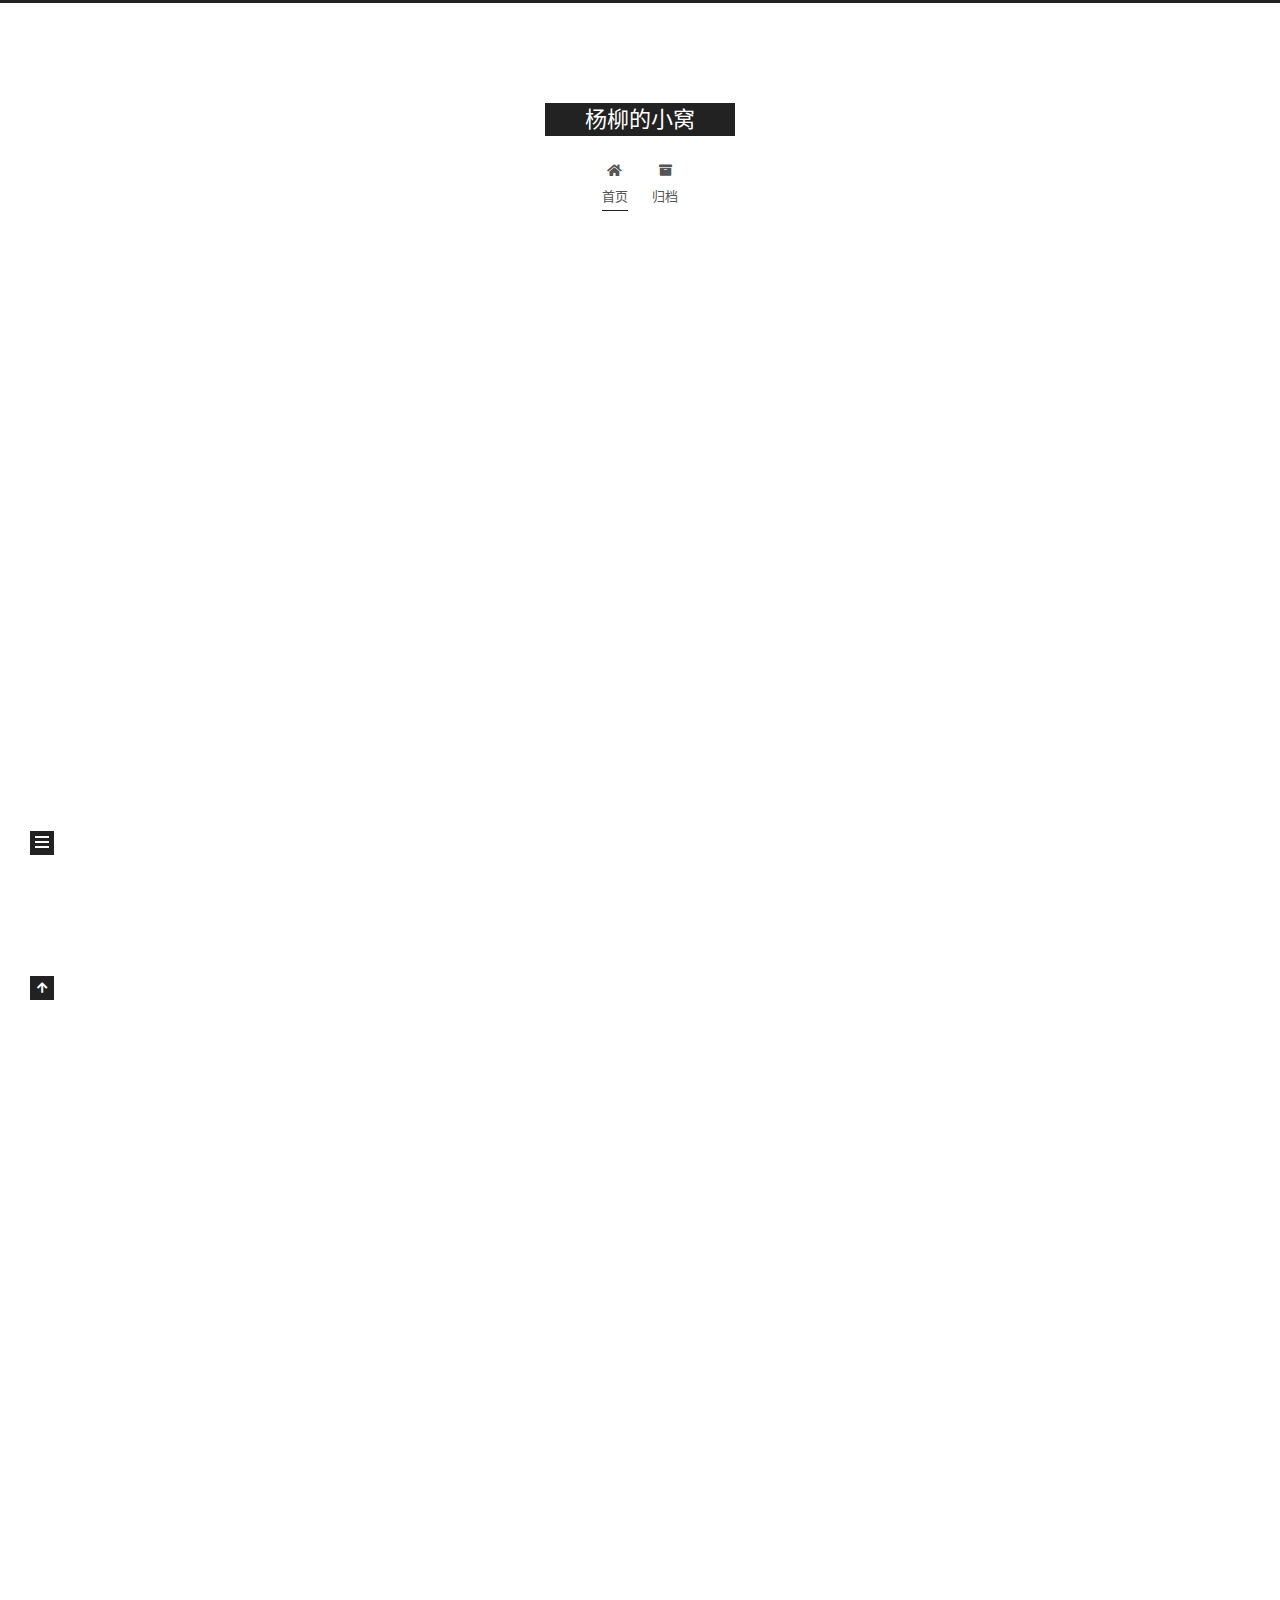
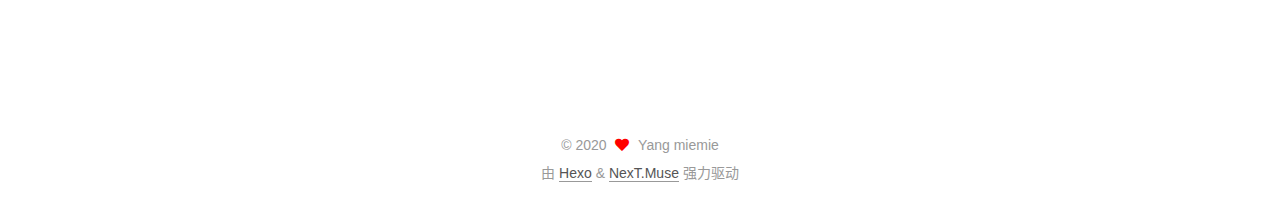
==== commit 7a9986a2: "Site updated: 2020-05-22 18:22:45" ====
--- a/index.html
+++ b/index.html
@@ -141,6 +141,65 @@
 
           <div class="content index posts-expand">
             
+      
+  
+  
+  <article itemscope itemtype="http://schema.org/Article" class="post-block" lang="zh-CN">
+    <link itemprop="mainEntityOfPage" href="http://yoursite.com/2020/05/22/%E6%9D%A8%E6%9F%B3de%E7%A7%98%E5%AF%86/">
+
+    <span hidden itemprop="author" itemscope itemtype="http://schema.org/Person">
+      <meta itemprop="image" content="/images/avatar.gif">
+      <meta itemprop="name" content="Yang miemie">
+      <meta itemprop="description" content="">
+    </span>
+
+    <span hidden itemprop="publisher" itemscope itemtype="http://schema.org/Organization">
+      <meta itemprop="name" content="杨柳的小窝">
+    </span>
+      <header class="post-header">
+        <h2 class="post-title" itemprop="name headline">
+          
+            <a href="/2020/05/22/%E6%9D%A8%E6%9F%B3de%E7%A7%98%E5%AF%86/" class="post-title-link" itemprop="url">杨柳de秘密</a>
+        </h2>
+
+        <div class="post-meta">
+            <span class="post-meta-item">
+              <span class="post-meta-item-icon">
+                <i class="far fa-calendar"></i>
+              </span>
+              <span class="post-meta-item-text">发表于</span>
+              
+
+              <time title="创建时间：2020-05-22 18:05:19 / 修改时间：18:07:00" itemprop="dateCreated datePublished" datetime="2020-05-22T18:05:19+08:00">2020-05-22</time>
+            </span>
+
+          
+
+        </div>
+      </header>
+
+    
+    
+    
+    <div class="post-body" itemprop="articleBody">
+
+      
+          <p>yangliu223</p>
+
+      
+    </div>
+
+    
+    
+    
+      <footer class="post-footer">
+        <div class="post-eof"></div>
+      </footer>
+  </article>
+  
+  
+  
+
       
   
   
@@ -277,7 +336,7 @@
       <div class="site-state-item site-state-posts">
           <a href="/archives/">
         
-          <span class="site-state-item-count">1</span>
+          <span class="site-state-item-count">2</span>
           <span class="site-state-item-name">日志</span>
         </a>
       </div>
@@ -367,3 +426,6 @@
 
 </body>
 </html>
+
+<!-- 页面点击小红心 -->
+<script type="text/javascript" src="/js/src/clicklove.js"></script>--- a/css/main.css
+++ b/css/main.css
@@ -1168,7 +1168,7 @@
 }
 .links-of-author a::before,
 .links-of-author span.exturl::before {
-  background: #33260d;
+  background: #0bf9ec;
   border-radius: 50%;
   content: ' ';
   display: inline-block;
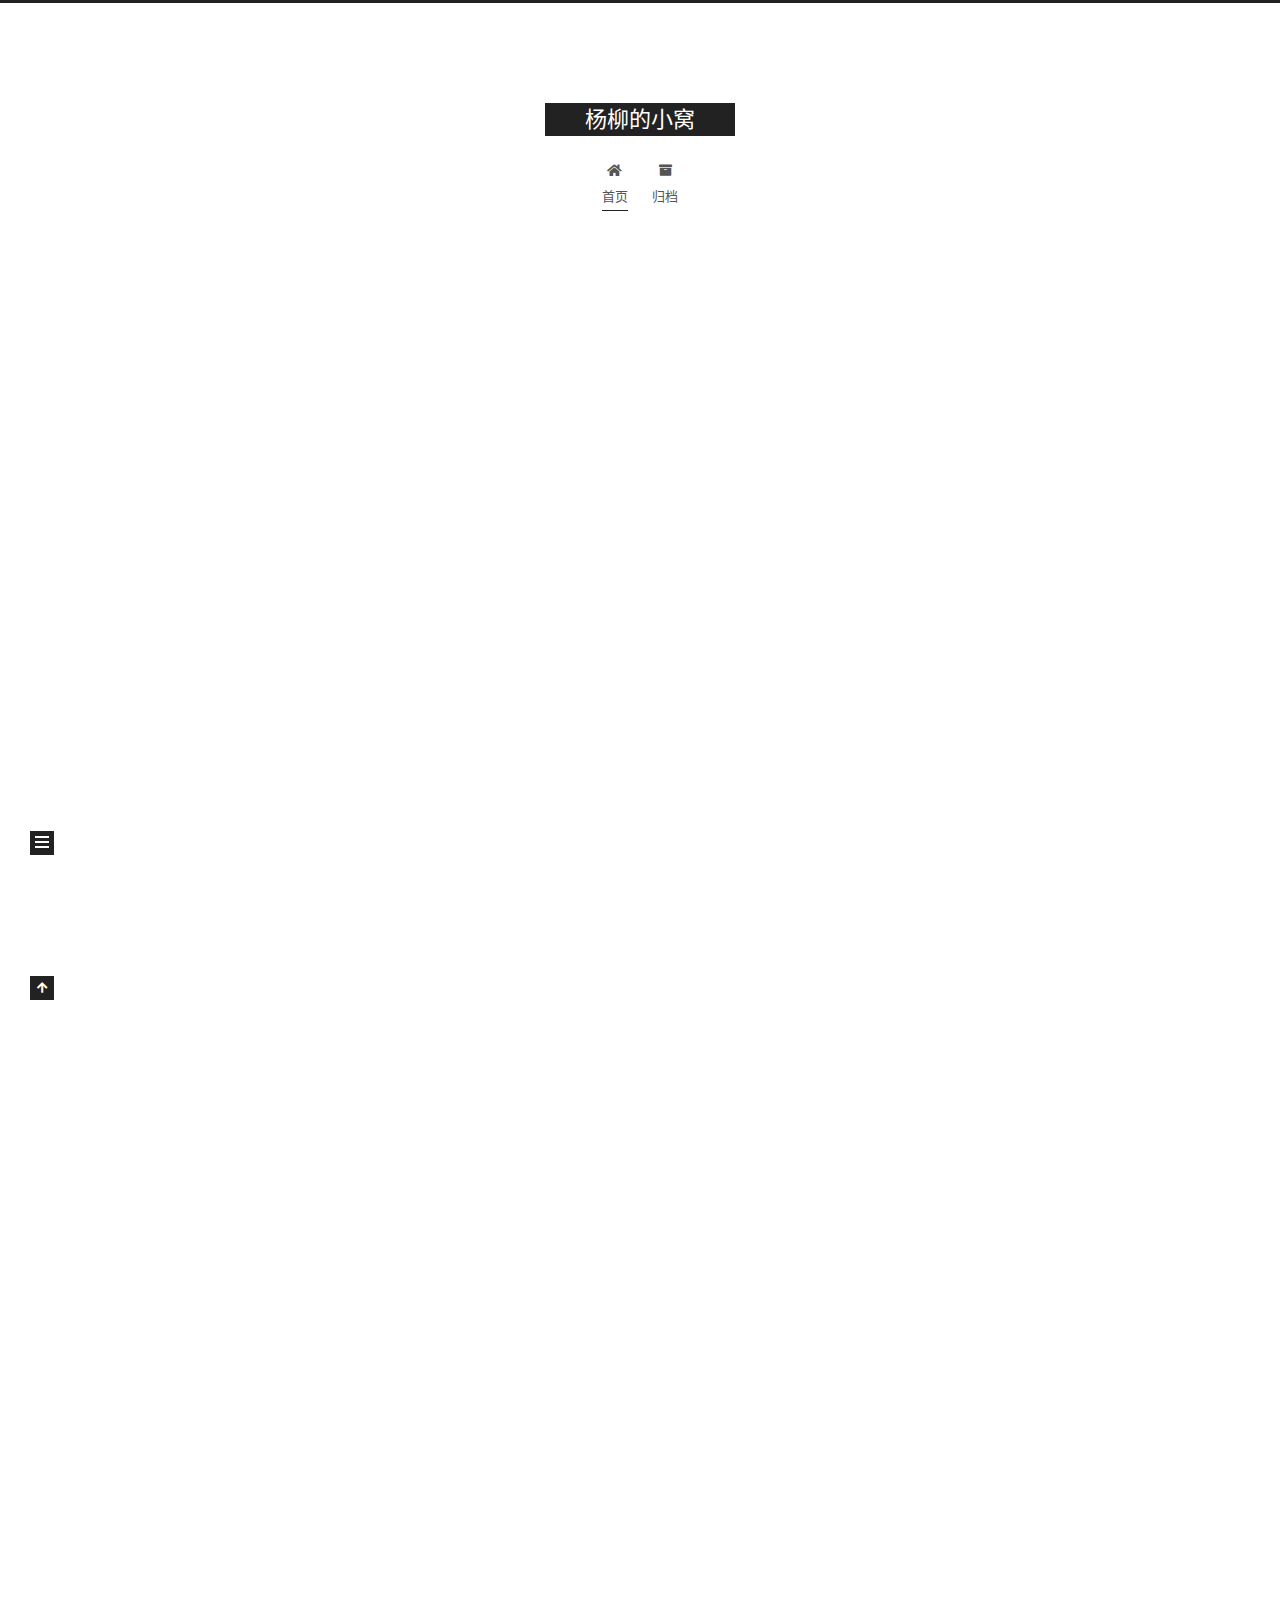
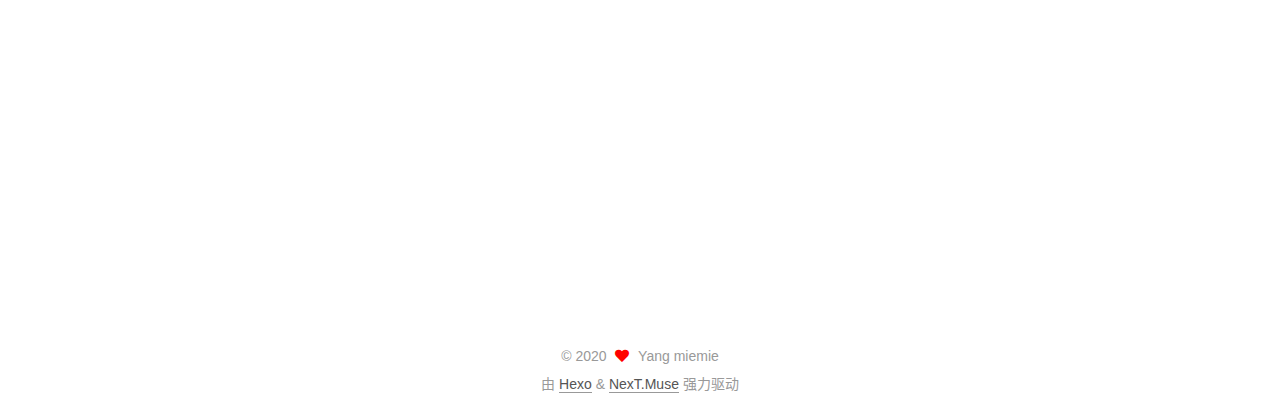
==== commit f21e3995: "Site updated: 2020-05-22 18:47:07" ====
--- a/index.html
+++ b/index.html
@@ -141,6 +141,63 @@
 
           <div class="content index posts-expand">
             
+      
+  
+  
+  <article itemscope itemtype="http://schema.org/Article" class="post-block" lang="zh-CN">
+    <link itemprop="mainEntityOfPage" href="http://yoursite.com/2020/05/22/%E5%A4%8F%E8%87%B3/">
+
+    <span hidden itemprop="author" itemscope itemtype="http://schema.org/Person">
+      <meta itemprop="image" content="/images/avatar.gif">
+      <meta itemprop="name" content="Yang miemie">
+      <meta itemprop="description" content="">
+    </span>
+
+    <span hidden itemprop="publisher" itemscope itemtype="http://schema.org/Organization">
+      <meta itemprop="name" content="杨柳的小窝">
+    </span>
+      <header class="post-header">
+        <h2 class="post-title" itemprop="name headline">
+          
+            <a href="/2020/05/22/%E5%A4%8F%E8%87%B3/" class="post-title-link" itemprop="url">夏至</a>
+        </h2>
+
+        <div class="post-meta">
+            <span class="post-meta-item">
+              <span class="post-meta-item-icon">
+                <i class="far fa-calendar"></i>
+              </span>
+              <span class="post-meta-item-text">发表于</span>
+
+              <time title="创建时间：2020-05-22 18:45:57" itemprop="dateCreated datePublished" datetime="2020-05-22T18:45:57+08:00">2020-05-22</time>
+            </span>
+
+          
+
+        </div>
+      </header>
+
+    
+    
+    
+    <div class="post-body" itemprop="articleBody">
+
+      
+          
+      
+    </div>
+
+    
+    
+    
+      <footer class="post-footer">
+        <div class="post-eof"></div>
+      </footer>
+  </article>
+  
+  
+  
+
       
   
   
@@ -336,7 +393,7 @@
       <div class="site-state-item site-state-posts">
           <a href="/archives/">
         
-          <span class="site-state-item-count">2</span>
+          <span class="site-state-item-count">3</span>
           <span class="site-state-item-name">日志</span>
         </a>
       </div>
--- a/css/main.css
+++ b/css/main.css
@@ -1168,7 +1168,7 @@
 }
 .links-of-author a::before,
 .links-of-author span.exturl::before {
-  background: #0bf9ec;
+  background: #b9e0af;
   border-radius: 50%;
   content: ' ';
   display: inline-block;
